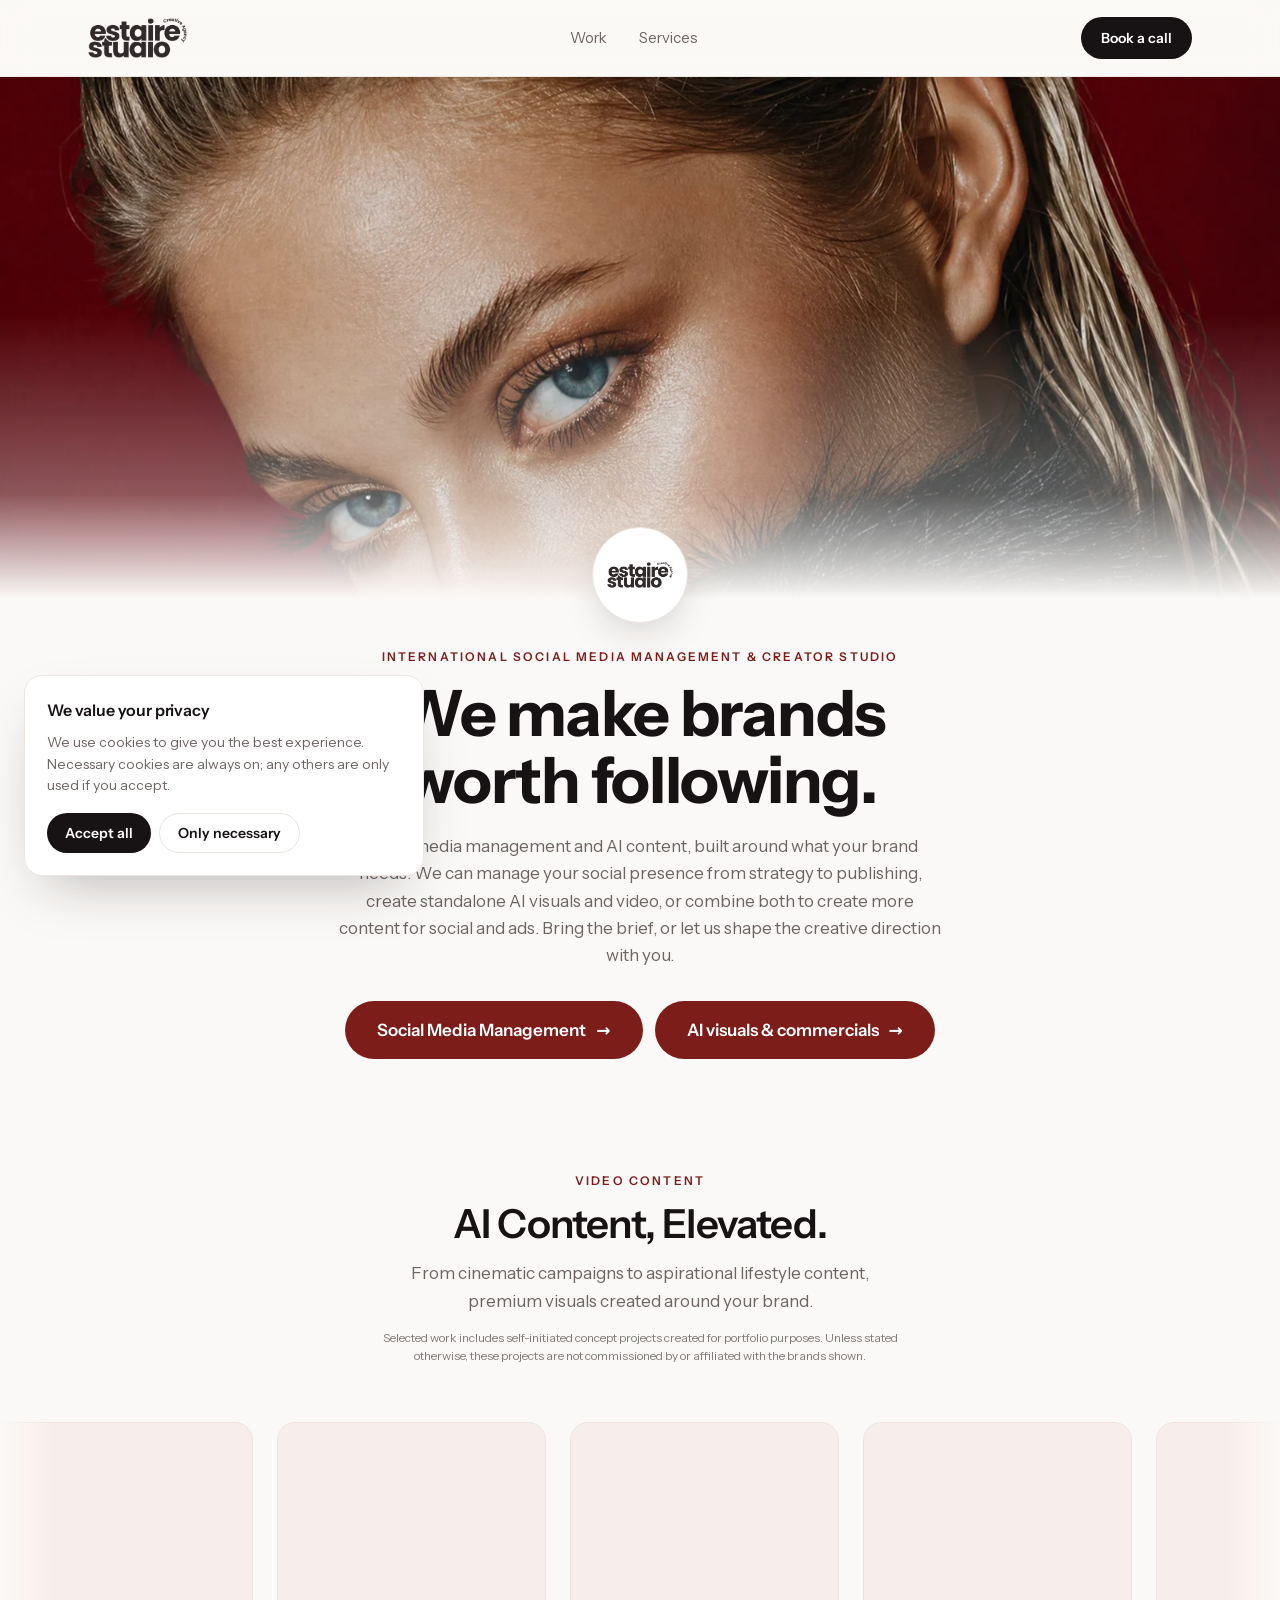
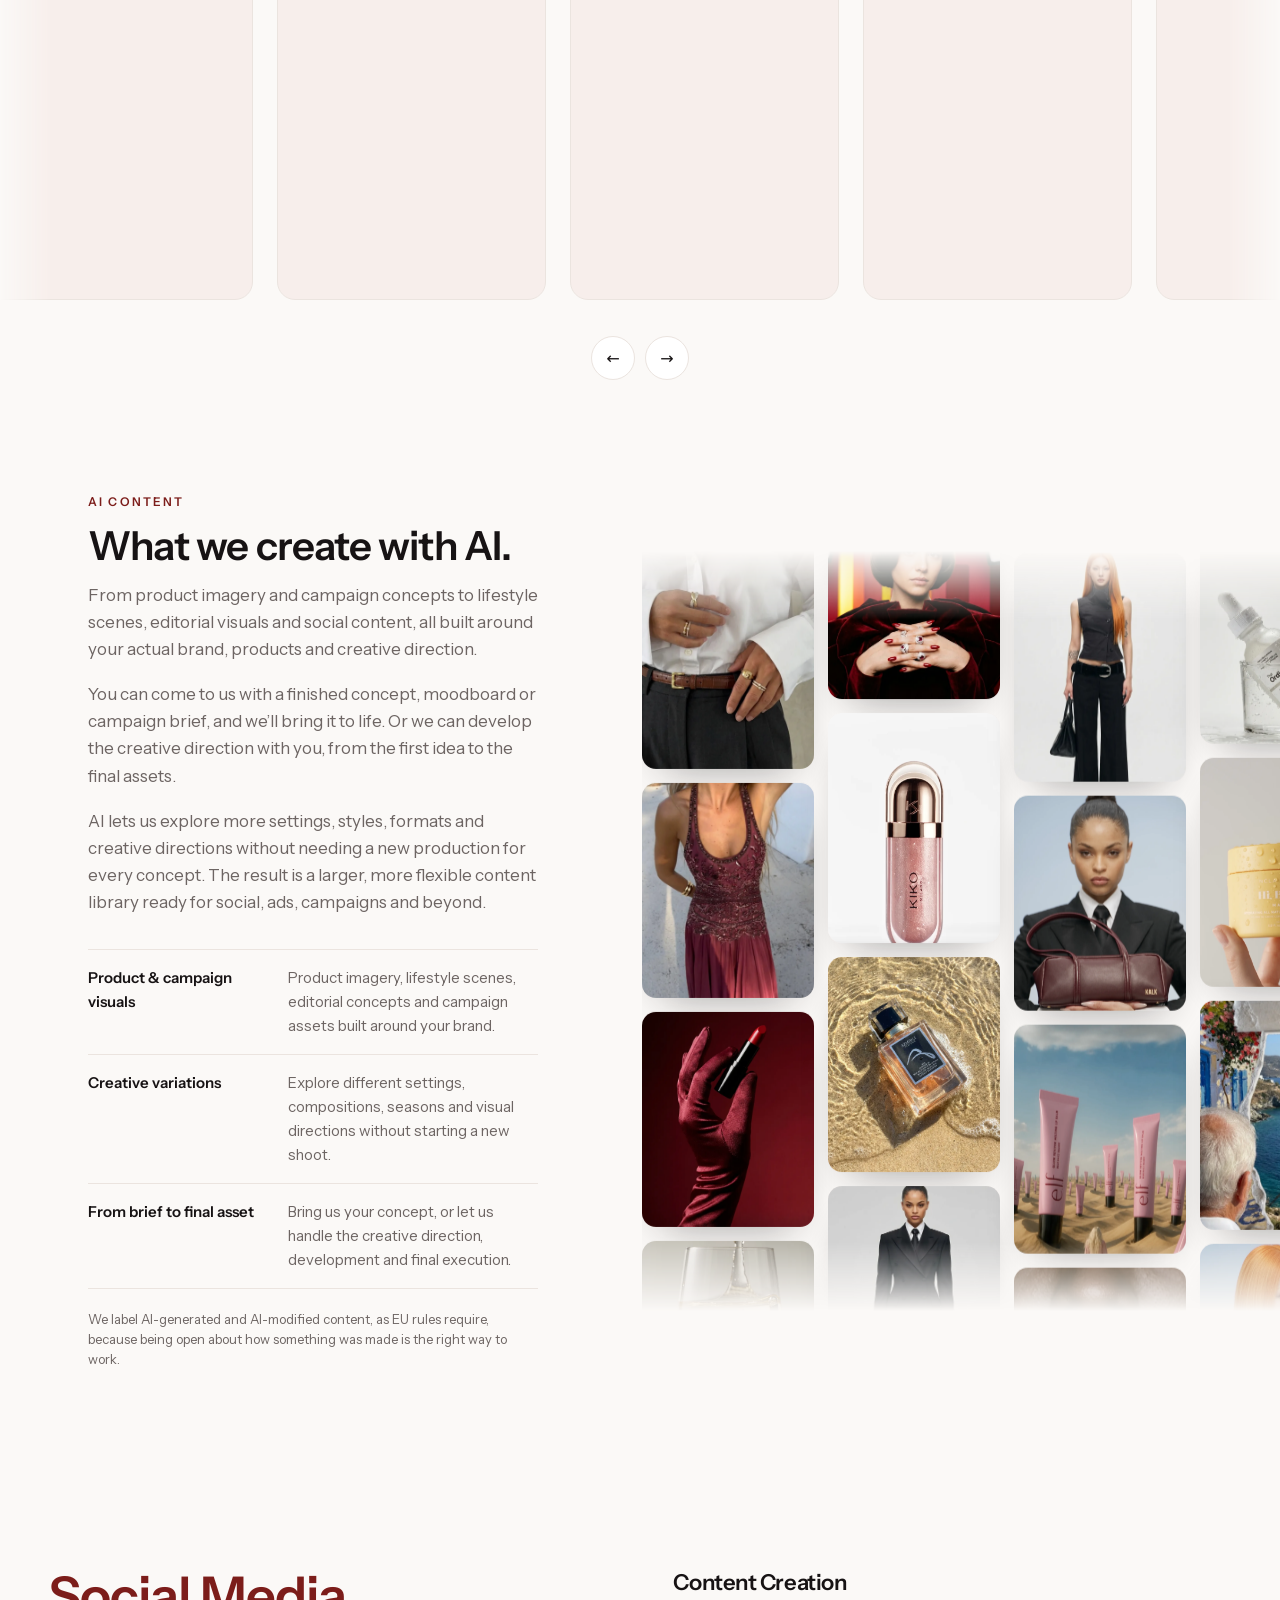
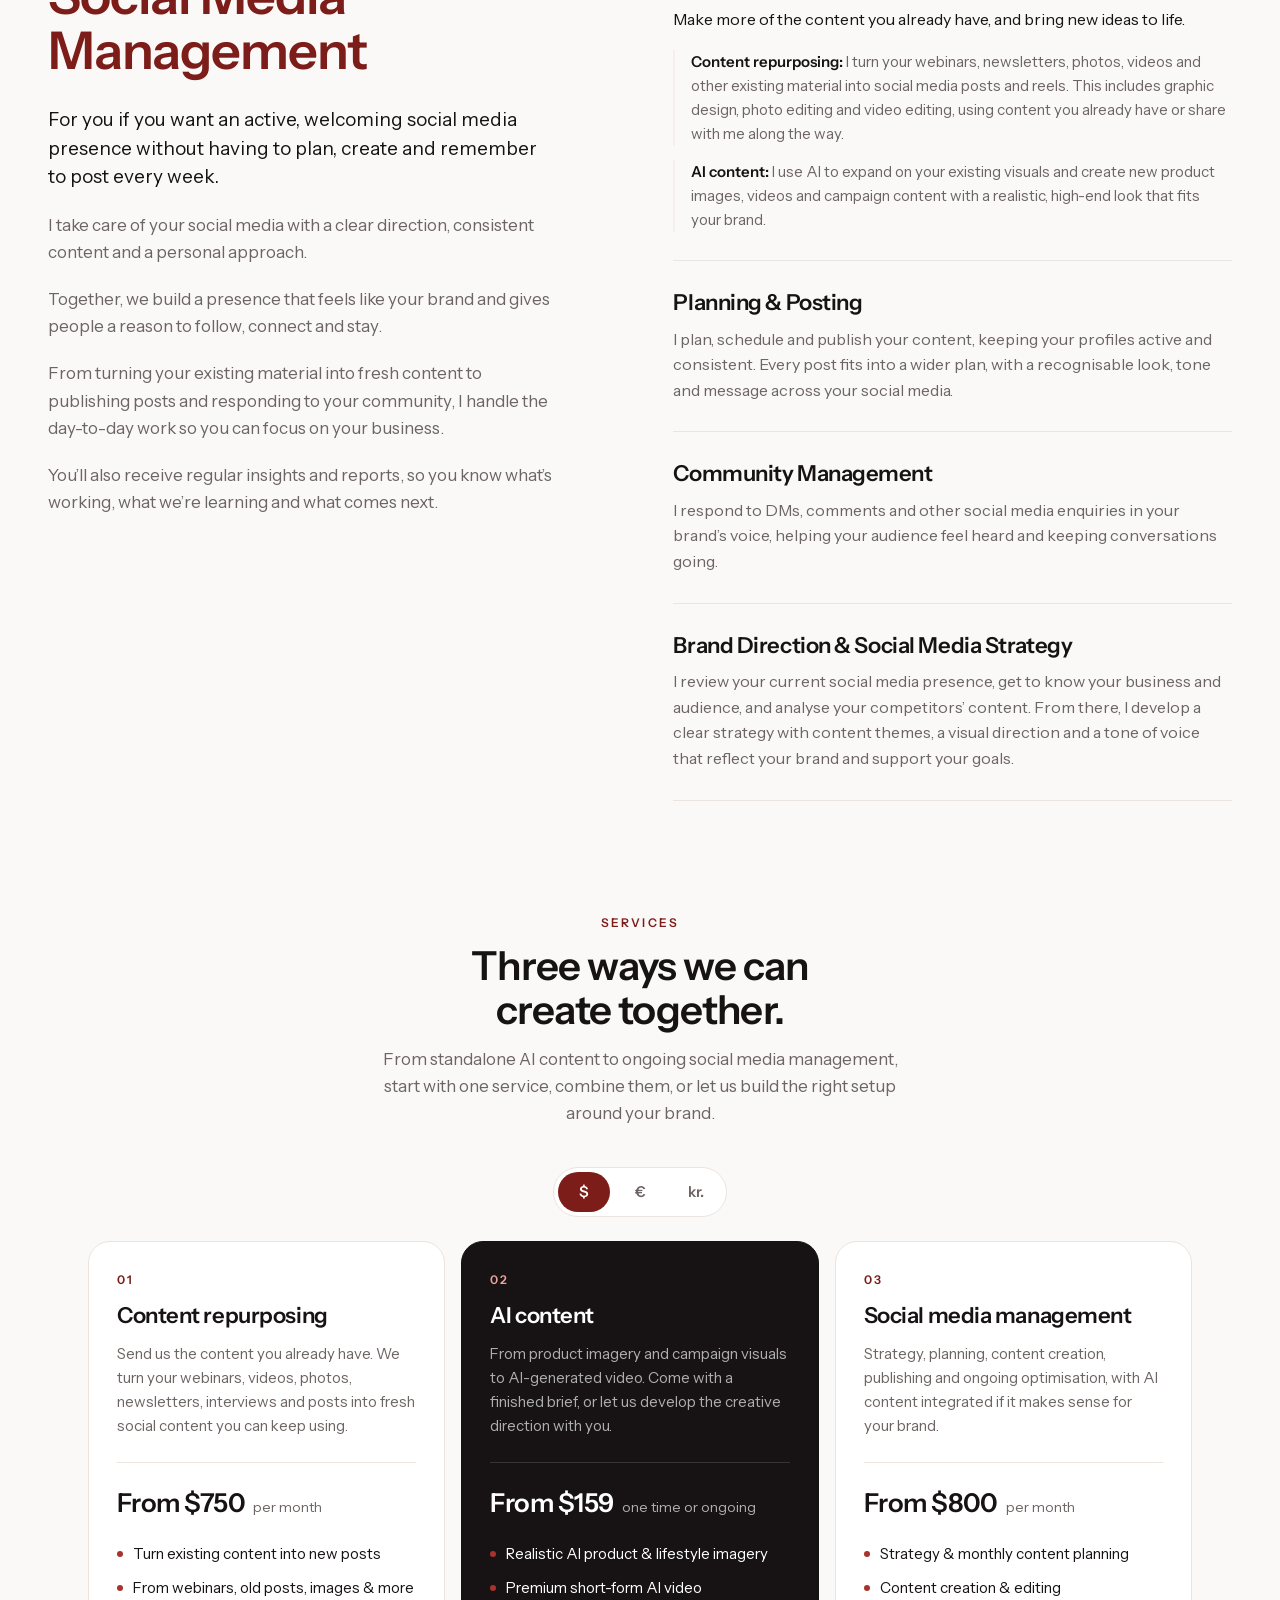
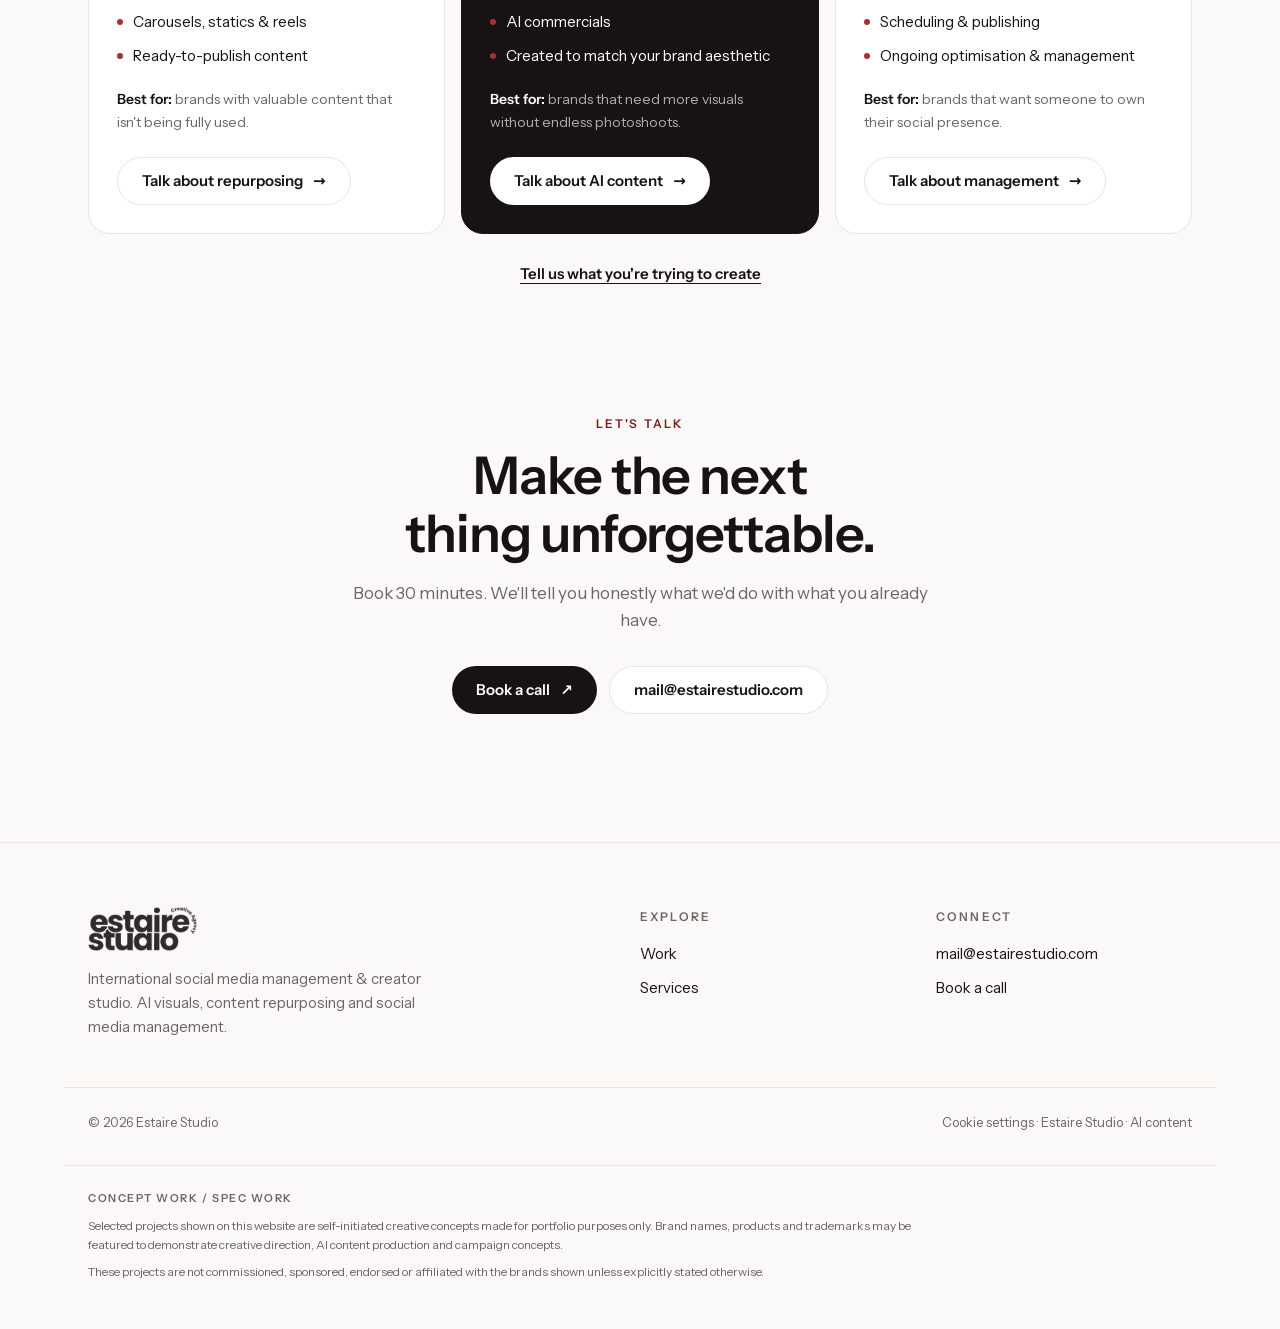
==== index.html @ 64344ddc "Tilfoej valuta-vaelger ($, EUR, kr.) til priserne Knapper over priskortene skifter mellem USD, EUR o" ====
<!DOCTYPE html>
<html lang="en">
<head>
<meta charset="utf-8">
<meta name="viewport" content="width=device-width, initial-scale=1">
<title>Estaire Studio | We make brands worth following</title>
<meta name="description" content="Estaire Studio is an international social media management and creator studio. AI visuals, content repurposing and social media management for brands.">
<link rel="icon" href="assets/estaire-logo.png">
<link rel="preload" href="assets/fonts/instrument-sans-400-latin.woff2" as="font" type="font/woff2" crossorigin>
<link rel="preload" href="assets/fonts/instrument-sans-600-latin.woff2" as="font" type="font/woff2" crossorigin>
<style>
/* ---------- Fonts ---------- */
@font-face{font-family:"Instrument Sans";font-style:normal;font-weight:400;font-display:swap;src:url(assets/fonts/instrument-sans-400-latin.woff2) format("woff2");unicode-range:U+0000-00FF,U+0131,U+0152-0153,U+02BB-02BC,U+02C6,U+02DA,U+02DC,U+2000-206F,U+2074,U+20AC,U+2122,U+2191,U+2193,U+2212,U+2215,U+FEFF,U+FFFD}
@font-face{font-family:"Instrument Sans";font-style:normal;font-weight:400;font-display:swap;src:url(assets/fonts/instrument-sans-400-latin-ext.woff2) format("woff2");unicode-range:U+0100-02AF,U+0304,U+0308,U+0329,U+1E00-1E9F,U+1EF2-1EFF,U+2020,U+20A0-20AB,U+20AD-20C0,U+2113,U+2C60-2C7F,U+A720-A7FF}
@font-face{font-family:"Instrument Sans";font-style:italic;font-weight:400;font-display:swap;src:url(assets/fonts/instrument-sans-400-italic-latin.woff2) format("woff2");unicode-range:U+0000-00FF,U+0131,U+0152-0153,U+02BB-02BC,U+02C6,U+02DA,U+02DC,U+2000-206F,U+2074,U+20AC,U+2122,U+2191,U+2193,U+2212,U+2215,U+FEFF,U+FFFD}
@font-face{font-family:"Instrument Sans";font-style:normal;font-weight:500;font-display:swap;src:url(assets/fonts/instrument-sans-500-latin.woff2) format("woff2");unicode-range:U+0000-00FF,U+0131,U+0152-0153,U+02BB-02BC,U+02C6,U+02DA,U+02DC,U+2000-206F,U+2074,U+20AC,U+2122,U+2191,U+2193,U+2212,U+2215,U+FEFF,U+FFFD}
@font-face{font-family:"Instrument Sans";font-style:normal;font-weight:500;font-display:swap;src:url(assets/fonts/instrument-sans-500-latin-ext.woff2) format("woff2");unicode-range:U+0100-02AF,U+0304,U+0308,U+0329,U+1E00-1E9F,U+1EF2-1EFF,U+2020,U+20A0-20AB,U+20AD-20C0,U+2113,U+2C60-2C7F,U+A720-A7FF}
@font-face{font-family:"Instrument Sans";font-style:normal;font-weight:600;font-display:swap;src:url(assets/fonts/instrument-sans-600-latin.woff2) format("woff2");unicode-range:U+0000-00FF,U+0131,U+0152-0153,U+02BB-02BC,U+02C6,U+02DA,U+02DC,U+2000-206F,U+2074,U+20AC,U+2122,U+2191,U+2193,U+2212,U+2215,U+FEFF,U+FFFD}
@font-face{font-family:"Instrument Sans";font-style:normal;font-weight:600;font-display:swap;src:url(assets/fonts/instrument-sans-600-latin-ext.woff2) format("woff2");unicode-range:U+0100-02AF,U+0304,U+0308,U+0329,U+1E00-1E9F,U+1EF2-1EFF,U+2020,U+20A0-20AB,U+20AD-20C0,U+2113,U+2C60-2C7F,U+A720-A7FF}
@font-face{font-family:"Instrument Sans";font-style:normal;font-weight:700;font-display:swap;src:url(assets/fonts/instrument-sans-700-latin.woff2) format("woff2");unicode-range:U+0000-00FF,U+0131,U+0152-0153,U+02BB-02BC,U+02C6,U+02DA,U+02DC,U+2000-206F,U+2074,U+20AC,U+2122,U+2191,U+2193,U+2212,U+2215,U+FEFF,U+FFFD}
@font-face{font-family:"Instrument Sans";font-style:normal;font-weight:700;font-display:swap;src:url(assets/fonts/instrument-sans-700-latin-ext.woff2) format("woff2");unicode-range:U+0100-02AF,U+0304,U+0308,U+0329,U+1E00-1E9F,U+1EF2-1EFF,U+2020,U+20A0-20AB,U+20AD-20C0,U+2113,U+2C60-2C7F,U+A720-A7FF}

/* ---------- Tokens ---------- */
:root{
  --canvas:#fbf9f7;
  --surface:#ffffff;
  --ink:#171314;
  --muted:#6d6563;
  --line:#ebe4df;
  --accent:#a8322d;
  --accent-deep:#7c1d1a;
  --accent-wash:#f7eeeb;
  --radius:18px;
  --wrap:1152px;
  --ease:cubic-bezier(.25,1,.5,1);
}

/* ---------- Base ---------- */
*,*::before,*::after{box-sizing:border-box}
html{scroll-behavior:smooth;-webkit-text-size-adjust:100%}
body{margin:0;background:var(--canvas);color:var(--ink);font-family:"Instrument Sans",ui-sans-serif,system-ui,sans-serif;font-size:16px;line-height:1.6;-webkit-font-smoothing:antialiased;overflow-x:hidden}
img,video{display:block;max-width:100%}
a{color:inherit;text-decoration:none}
h1,h2,h3,p{margin:0}
h1,h2,h3{letter-spacing:-.02em;text-wrap:balance}
ul{margin:0;padding:0;list-style:none}
button{font:inherit;color:inherit;background:none;border:0;padding:0;cursor:pointer}
:focus-visible{outline:2px solid var(--accent);outline-offset:3px;border-radius:6px}

.wrap{max-width:var(--wrap);margin:0 auto;padding:0 24px}
.section{padding-top:112px}
.eyebrow{font-size:12px;font-weight:600;letter-spacing:.18em;text-transform:uppercase;color:var(--accent-deep)}
.h2{font-size:clamp(30px,4vw,40px);line-height:1.1;font-weight:600}
.lede{color:var(--muted);font-size:17px;max-width:36rem}
.center{text-align:center;margin-left:auto;margin-right:auto}
.section-head{max-width:36rem;padding:0 24px}
.section-head .lede{margin-top:14px}

.btn{display:inline-flex;align-items:center;gap:10px;height:48px;padding:0 24px;border-radius:999px;font-weight:600;font-size:15px;transition:background .25s,color .25s,transform .25s var(--ease),border-color .25s}
.btn-dark{background:var(--ink);color:#fff}
.btn-dark:hover{background:var(--accent-deep)}
.btn-red{background:var(--accent-deep);color:#fff}
.btn-red:hover{background:#5e1513}
.btn-lg{height:58px;padding:0 32px;font-size:17px}
@media (max-width:520px){.hero-actions .btn-lg{width:100%;justify-content:center;height:54px;font-size:16px}}
.btn-line{border:1px solid var(--line);background:var(--surface)}
.btn-line:hover{border-color:var(--ink)}
.btn .arrow{transition:transform .25s var(--ease)}
.btn:hover .arrow{transform:translateX(3px)}

/* reveal on scroll */
.reveal{opacity:0;transform:translateY(18px);transition:opacity .8s var(--ease),transform .8s var(--ease)}
.reveal.in{opacity:1;transform:none}
@media (prefers-reduced-motion:reduce){
  html{scroll-behavior:auto}
  .reveal{opacity:1;transform:none;transition:none}
}

/* ---------- Header ---------- */
.site-header{position:sticky;top:0;z-index:40;background:rgba(251,249,247,.78);backdrop-filter:blur(12px);-webkit-backdrop-filter:blur(12px);border-bottom:1px solid rgba(235,228,223,.8)}
.nav{display:flex;align-items:center;justify-content:space-between;gap:24px;min-height:76px}
.nav-logo img{height:40px;width:auto}
.nav-links{display:flex;align-items:center;gap:32px;font-size:15px;color:var(--muted)}
.nav-links a:hover{color:var(--ink)}
.nav-cta{height:42px;padding:0 20px;font-size:14px}
.menu-btn{display:none;width:42px;height:42px;border-radius:999px;border:1px solid var(--line);align-items:center;justify-content:center}
.menu-btn span,.menu-btn span::before,.menu-btn span::after{display:block;width:16px;height:1.5px;background:var(--ink);position:relative;transition:transform .3s var(--ease),background .3s}
.menu-btn span::before,.menu-btn span::after{content:"";position:absolute;left:0}
.menu-btn span::before{top:-5px}.menu-btn span::after{top:5px}
.menu-open .menu-btn span{background:transparent}
.menu-open .menu-btn span::before{transform:translateY(5px) rotate(45deg)}
.menu-open .menu-btn span::after{transform:translateY(-5px) rotate(-45deg)}
.mobile-menu{display:none}

@media (max-width:760px){
  .nav{min-height:64px}
  .nav-logo img{height:34px}
  .nav-links,.nav-cta{display:none}
  .menu-btn{display:inline-flex}
  .mobile-menu{display:block;max-height:0;overflow:hidden;transition:max-height .4s var(--ease)}
  .menu-open .mobile-menu{max-height:320px}
  .mobile-menu ul{padding:8px 24px 24px;display:grid;gap:4px}
  .mobile-menu a{display:block;padding:10px 0;font-size:18px;border-bottom:1px solid var(--line)}
}

/* ---------- Hero ---------- */
.hero-media{position:relative;height:58svh;min-height:400px;max-height:640px;overflow:hidden;isolation:isolate}
.hero-media img{position:absolute;inset:0;width:100%;height:100%;object-fit:cover;object-position:50% 32%;transform:scale(1.04);animation:hero-zoom 2.4s var(--ease) forwards}
.hero-media::after{content:"";position:absolute;inset:0;background:linear-gradient(180deg,rgba(23,19,20,0) 45%,rgba(251,249,247,.35) 80%,var(--canvas) 100%)}
@keyframes hero-zoom{to{transform:scale(1)}}
/* desktop: bredformat-billedet med ansigtet i hoejre side */
@media (min-width:1024px){.hero-media img{object-position:70% 38%}}
.hero-body{position:relative;margin-top:-72px;text-align:center;padding:0 24px}
.hero-badge{display:inline-flex;align-items:center;justify-content:center;width:96px;height:96px;border-radius:50%;background:var(--surface);box-shadow:0 12px 40px -12px rgba(23,19,20,.25);border:1px solid var(--line)}
.hero-badge img{width:66px;height:auto}
.hero-body .eyebrow{margin-top:24px}
.hero-body h1{margin:14px auto 0;max-width:15ch;font-size:clamp(38px,6vw,64px);line-height:1.04;font-weight:700}
.hero-body .lede{margin:20px auto 0;max-width:38rem}
.hero-actions{margin-top:32px;display:flex;flex-wrap:wrap;justify-content:center;gap:12px}


/* ---------- Carousel (reels) ---------- */
.carousel{--rg:24px;position:relative;margin-top:56px}
.rail{display:flex;gap:var(--rg);overflow-x:auto;padding:0 0 8px;scrollbar-width:none;-webkit-mask-image:linear-gradient(90deg,transparent,#000 4%,#000 96%,transparent);mask-image:linear-gradient(90deg,transparent,#000 4%,#000 96%,transparent)}
.rail::-webkit-scrollbar{display:none}
.reel{flex:0 0 auto;width:calc((100% - 4 * var(--rg)) / 4.4)}
@media (max-width:960px){.carousel{--rg:20px}.reel{width:calc((100% - 2 * var(--rg)) / 2.6)}}
@media (max-width:600px){.carousel{--rg:14px}.reel{width:calc((100% - var(--rg)) / 1.6)}}
.reel-frame{position:relative;aspect-ratio:9/16;border-radius:var(--radius);overflow:hidden;background:var(--accent-wash);border:1px solid var(--line)}
.reel-frame img,.reel-frame video{width:100%;height:100%;object-fit:cover}
/* placeholder until the video files are ready */
.reel-frame.slot{display:flex;align-items:center;justify-content:center;background:linear-gradient(160deg,var(--accent-wash),#efe6e2)}
.reel-frame.slot::before{content:"";width:54px;height:54px;border-radius:50%;background:rgba(255,255,255,.75) url("data:image/svg+xml,%3Csvg xmlns='http://www.w3.org/2000/svg' viewBox='0 0 24 24'%3E%3Cpath d='M9 7v10l8-5z' fill='%23171314'/%3E%3C/svg%3E") center/22px no-repeat}
.rail-controls{display:flex;justify-content:center;gap:10px;margin-top:28px}
.rail-btn{width:44px;height:44px;border-radius:50%;border:1px solid var(--line);background:var(--surface);display:inline-flex;align-items:center;justify-content:center;transition:border-color .25s,opacity .25s}
.rail-btn:hover{border-color:var(--ink)}

/* ---------- Work samples (kort + skraa kollage) ---------- */
.work-sec{overflow-x:clip}
.work{display:grid;grid-template-columns:.9fr 1.1fr;gap:104px;align-items:center}
.work-copy .lede{margin-top:14px}
.work-text{margin-top:18px;color:var(--muted);font-size:17px;max-width:34rem}
.work-points{margin-top:32px;display:grid;gap:0;max-width:34rem;border-top:1px solid var(--line)}
.work-points li{display:grid;grid-template-columns:180px 1fr;gap:4px 20px;padding:16px 0;border-bottom:1px solid var(--line);font-size:15px}
.work-points strong{font-weight:600}
.work-points span{color:var(--muted)}
.work-note{margin-top:20px;max-width:34rem;color:var(--muted);font-size:13px;line-height:1.55}

.collage{--g:14px;position:relative;height:760px;overflow:hidden;margin-right:calc(-1 * max(24px,(100vw - var(--wrap))/2 + 24px));-webkit-mask-image:linear-gradient(180deg,transparent,#000 9%,#000 91%,transparent);mask-image:linear-gradient(180deg,transparent,#000 9%,#000 91%,transparent)}
.collage-inner{position:absolute;top:0;left:0;display:grid;grid-template-columns:repeat(4,172px);gap:var(--g);align-items:start}
/* hver kolonne indeholder sit saet to gange og flyttes i loop af JS;
   man kan selv scrolle (hjul/trackpad) eller traekke (mus/finger) */
.collage{cursor:grab;touch-action:none;user-select:none;-webkit-user-select:none}
.collage.dragging{cursor:grabbing}
.collage img{-webkit-user-drag:none;pointer-events:none}
.collage-col{display:grid;gap:var(--g);padding-bottom:var(--g);will-change:transform}
.collage img,.collage .slot{width:100%;border-radius:14px;object-fit:cover;box-shadow:0 18px 40px -22px rgba(23,19,20,.45);background:var(--accent-wash)}
/* pladsholder til kommende billeder - erstat med <img class="tall|sq|wide" ...> */
.collage .slot{background:linear-gradient(160deg,var(--accent-wash),#efe6e2);box-shadow:none;border:1px solid var(--line)}
.collage .tall{aspect-ratio:3/4}
.collage .sq{aspect-ratio:4/5}
.collage .wide{aspect-ratio:4/3}
@media (max-width:960px){
  .work{grid-template-columns:1fr;gap:24px}
  .collage{height:640px;margin:120px 0 0}
  .collage-inner{left:0;right:0;margin:0 auto;max-width:620px;grid-template-columns:repeat(4,1fr)}
}
@media (max-width:520px){
  .work-points li{grid-template-columns:1fr}
  .collage{--g:10px;height:520px}
}

/* ---------- Social media management ---------- */
.smm-sec{padding-top:200px}
.wrap.smm{max-width:1400px;padding:0 48px}
.smm{display:grid;grid-template-columns:.95fr 1.05fr;gap:120px;align-items:start}
.smm-intro{position:sticky;top:120px}
.smm-intro .h2{font-size:clamp(34px,4.4vw,52px);line-height:1.05;color:var(--accent-deep)}
.smm-intro p{margin-top:20px;color:var(--muted);font-size:17px;max-width:32rem}
.smm-intro p:first-of-type{margin-top:28px;color:var(--ink);font-size:19px;line-height:1.5}
.smm-item{padding:28px 0;border-bottom:1px solid var(--line)}
.smm-item:first-child{padding-top:0}
.smm-item h3{font-size:22px;font-weight:600;line-height:1.25}
.smm-item>p{margin-top:10px;color:var(--muted);font-size:16px}
.smm-item .lead{color:var(--ink)}
.smm-sub{margin-top:18px;display:grid;gap:14px}
.smm-sub p{color:var(--muted);font-size:15px;padding-left:16px;border-left:2px solid var(--accent-wash)}
.smm-sub strong{color:var(--ink);font-weight:600}
@media (max-width:960px){.smm{grid-template-columns:1fr;gap:48px}.smm-intro{position:static}.wrap.smm{padding:0 24px}}
@media (max-width:600px){.smm-sec{padding-top:128px}.smm-item h3{font-size:20px}}

/* ---------- Services ---------- */
.services{margin-top:48px;display:grid;grid-template-columns:repeat(3,1fr);gap:16px}
.service{display:flex;flex-direction:column;background:var(--surface);border:1px solid var(--line);border-radius:22px;padding:28px}
.service .num{font-size:12px;font-weight:600;letter-spacing:.18em;color:var(--accent-deep)}
.service h3{margin-top:14px;font-size:22px;font-weight:600;line-height:1.2}
.service .desc{margin-top:12px;color:var(--muted);font-size:15px}
.currency{margin:40px auto 0;width:max-content;display:flex;gap:4px;padding:4px;background:var(--surface);border:1px solid var(--line);border-radius:999px}
.currency button{min-width:52px;height:40px;padding:0 14px;border-radius:999px;font-size:15px;font-weight:600;color:var(--muted);transition:background .25s,color .25s}
.currency button:hover{color:var(--ink)}
.currency button[aria-pressed="true"]{background:var(--accent-deep);color:#fff}
.currency+.services{margin-top:24px}
.service .price{margin-top:24px;padding-top:20px;border-top:1px solid var(--line);display:flex;align-items:baseline;flex-wrap:wrap;gap:4px 8px}
.service .price strong{font-size:26px;font-weight:600;letter-spacing:-.02em;white-space:nowrap}
.service .price span{color:var(--muted);font-size:14px}
.service ul.points{margin-top:18px;display:grid;gap:10px;font-size:15px}
.service ul.points li{display:flex;gap:10px}
.service ul.points li::before{content:"";flex:0 0 auto;width:6px;height:6px;border-radius:50%;background:var(--accent);margin-top:.6em}
.service .best{margin-top:20px;font-size:14px;color:var(--muted)}
.service .best b{color:var(--ink);font-weight:600}
.service .btn{margin-top:auto;align-self:flex-start}
.service .spacer{flex:1;min-height:24px}
.service.featured{background:var(--ink);color:#fff;border-color:var(--ink)}
.service.featured .num{color:#e7a39d}
.service.featured .desc,.service.featured .price span,.service.featured .best{color:rgba(255,255,255,.66)}
.service.featured .best b{color:#fff}
.service.featured .price{border-color:rgba(255,255,255,.14)}
.service.featured .btn{background:#fff;color:var(--ink)}
.service.featured .btn:hover{background:var(--accent-wash)}
.services-note{margin-top:28px;text-align:center;color:var(--muted);font-size:15px}
.services-note a{color:var(--ink);font-weight:600;border-bottom:1px solid currentColor}
@media (max-width:960px){.services{grid-template-columns:1fr;max-width:560px;margin-left:auto;margin-right:auto}}


/* ---------- Contact ---------- */
.contact{padding-top:128px;text-align:center}
.contact .h2{margin:0 auto;max-width:18ch;font-size:clamp(32px,5vw,52px)}
.contact .lede{margin:18px auto 0}
.contact .hero-actions{margin-top:32px}

/* ---------- Cookie-banner ---------- */
.cookie{position:fixed;left:24px;bottom:24px;z-index:60;max-width:400px;background:var(--surface);border:1px solid var(--line);border-radius:18px;padding:22px;box-shadow:0 24px 60px -24px rgba(23,19,20,.35);opacity:0;transform:translateY(16px);transition:opacity .4s var(--ease),transform .4s var(--ease);pointer-events:none}
.cookie.show{opacity:1;transform:none;pointer-events:auto}
.cookie h2{margin:0;font-size:16px;font-weight:600;letter-spacing:-.01em}
.cookie p{margin-top:8px;color:var(--muted);font-size:14px;line-height:1.55}
.cookie-actions{margin-top:16px;display:flex;flex-wrap:wrap;gap:8px}
.cookie-actions .btn{height:40px;padding:0 18px;font-size:14px}
.cookie-link{font:inherit;color:inherit;background:none;border:0;padding:0;cursor:pointer}
.cookie-link:hover{color:var(--ink)}
@media (max-width:520px){.cookie{left:12px;right:12px;bottom:12px;max-width:none;padding:18px}.cookie-actions .btn{flex:1;justify-content:center}}
@media (prefers-reduced-motion:reduce){.cookie{transition:none}}

/* ---------- Footer ---------- */
.site-footer{margin-top:128px;border-top:1px solid var(--line)}
.footer-grid{display:grid;grid-template-columns:2fr 1fr 1fr;gap:40px;padding-top:64px;padding-bottom:48px}
.footer-grid img{height:44px;width:auto}
.footer-grid .about{margin-top:16px;color:var(--muted);font-size:15px;max-width:22rem}
.footer-grid h4{margin:0;font-size:12px;letter-spacing:.18em;text-transform:uppercase;color:var(--muted);font-weight:600}
.footer-grid ul{margin-top:16px;display:grid;gap:10px;font-size:15px}
.footer-grid ul a:hover{color:var(--accent-deep)}
.fine-print{margin-top:14px;max-width:36rem;color:var(--muted);font-size:12px;line-height:1.55;opacity:.85}
.footer-legal{border-top:1px solid var(--line);padding-top:24px;padding-bottom:40px;color:var(--muted);font-size:12px;line-height:1.6}
.footer-legal h4{margin:0 0 8px;font-size:11px;letter-spacing:.14em;text-transform:uppercase;font-weight:600}
.footer-legal p{margin:0 0 8px;max-width:52rem}
.footer-base{border-top:1px solid var(--line);padding-top:24px;padding-bottom:32px;display:flex;justify-content:space-between;gap:16px;flex-wrap:wrap;color:var(--muted);font-size:13px}
@media (max-width:760px){.footer-grid{grid-template-columns:1fr 1fr}.footer-grid>div:first-child{grid-column:1/-1}}

@media (max-width:760px){
  .section{padding-top:88px}
}
</style>
</head>
<body>

<!-- ============ Header ============ -->
<header class="site-header" id="top">
  <nav class="wrap nav" aria-label="Main">
    <a href="#top" class="nav-logo" aria-label="Estaire Studio, back to top">
      <img src="assets/estaire-logo-full.png" alt="Estaire Studio" width="1110" height="450">
    </a>
    <ul class="nav-links">
      <li><a href="#work">Work</a></li>
      <li><a href="#services">Services</a></li>
    </ul>
    <a class="btn btn-dark nav-cta" href="https://calendly.com/mail-estairestudio/30min" target="_blank" rel="noopener">Book a call</a>
    <button class="menu-btn" type="button" aria-expanded="false" aria-controls="mobile-menu" aria-label="Open menu"><span></span></button>
  </nav>
  <div class="mobile-menu" id="mobile-menu">
    <ul>
      <li><a href="#work">Work</a></li>
      <li><a href="#services">Services</a></li>
      <li><a href="https://calendly.com/mail-estairestudio/30min" target="_blank" rel="noopener">Book a call ↗</a></li>
    </ul>
  </div>
</header>

<main>

<!-- ============ Hero ============ -->
<section class="hero">
  <div class="hero-media">
    <picture>
      <source media="(min-width:1024px)" srcset="assets/img/Gemini_Generated_Image_y0qp8fy0qp8fy0qp.jpeg" width="1376" height="768">
      <img src="assets/img/hero-portrait.webp" alt="" width="1600" height="1800" fetchpriority="high">
    </picture>
  </div>
  <div class="hero-body">
    <span class="hero-badge"><img src="assets/estaire-logo.png" alt="" width="252" height="102"></span>
    <p class="eyebrow">International social media management &amp; creator studio</p>
    <h1>We make brands worth following.</h1>
    <p class="lede">Social media management and AI content, built around what your brand needs. We can manage your social presence from strategy to publishing, create standalone AI visuals and video, or combine both to create more content for social and ads. Bring the brief, or let us shape the creative direction with you.</p>
    <div class="hero-actions">
      <a class="btn btn-red btn-lg" href="#social">Social Media Management <span class="arrow">→</span></a>
      <a class="btn btn-red btn-lg" href="#pictures">AI visuals &amp; commercials <span class="arrow">→</span></a>
    </div>
  </div>
</section>

<!-- ============ In motion (9:16) ============ -->
<section class="section" id="work">
  <div class="section-head center reveal">
    <p class="eyebrow">Video content</p>
    <h2 class="h2" style="margin-top:12px">AI Content, Elevated.</h2>
    <p class="lede center">From cinematic campaigns to aspirational lifestyle content, premium visuals created around your brand.</p>
    <p class="fine-print center">Selected work includes self-initiated concept projects created for portfolio purposes. Unless stated otherwise, these projects are not commissioned by or affiliated with the brands shown.</p>
  </div>

  <div class="carousel reveal">
    <!--
      Pladsholdere: erstat <div class="reel-frame slot"> med fx
      <div class="reel-frame"><video src="assets/video/xx.mp4" muted playsinline loop preload="none" poster="..."></video> ...</div>
    -->
    <div class="rail" id="reel-rail">
      <article class="reel">
        <div class="reel-frame"><video src="assets/video/kalk-taske.mp4" autoplay muted loop playsinline preload="metadata" aria-label="Burgundy leather handbag held up by a black-gloved hand against a pale blue backdrop"></video></div>
      </article>
      <article class="reel">
        <div class="reel-frame"><video src="assets/video/ring.mp4" autoplay muted loop playsinline preload="metadata" aria-label="Gold diamond ring frozen inside a block of ice"></video></div>
      </article>
      <article class="reel">
        <div class="reel-frame"><video src="assets/video/soda.mp4" autoplay muted loop playsinline preload="metadata" aria-label="Strawberry lollipop floating against a pink backdrop"></video></div>
      </article>
      <article class="reel">
        <div class="reel-frame"><video src="assets/video/perfume.mp4" autoplay muted loop playsinline preload="metadata" aria-label="Black perfume bottle in moody purple light with flowers and coffee beans"></video></div>
      </article>
      <article class="reel">
        <div class="reel-frame"><video src="assets/video/seda-barrier-cream.mp4" autoplay muted loop playsinline preload="metadata" aria-label="AI video for Seda barrier cream"></video></div>
      </article>
      <article class="reel">
        <div class="reel-frame"><video src="assets/video/matcha-walk.mp4" autoplay muted loop playsinline preload="metadata" aria-label="Lifestyle video of a woman walking with an iced matcha"></video></div>
      </article>
      <article class="reel">
        <div class="reel-frame"><video src="assets/video/slange.mp4" autoplay muted loop playsinline preload="metadata" aria-label="Editorial video of a woman seen from behind with a gold snake along her spine"></video></div>
      </article>
      <article class="reel">
        <div class="reel-frame"><video src="assets/video/1001.mp4" autoplay muted loop playsinline preload="metadata" aria-label="Cinematic shot of a wet road leading into a tunnel under a forested hillside"></video></div>
      </article>
    </div>
    <div class="rail-controls">
      <button class="rail-btn" type="button" data-dir="-1" aria-label="Previous">←</button>
      <button class="rail-btn" type="button" data-dir="1" aria-label="Next">→</button>
    </div>
  </div>
</section>

<!-- ============ Work samples ============ -->
<section class="section work-sec" id="pictures">
  <div class="wrap work">
    <div class="work-copy reveal">
      <p class="eyebrow">AI content</p>
      <h2 class="h2" style="margin-top:12px">What we create with AI.</h2>
      <p class="lede">From product imagery and campaign concepts to lifestyle scenes, editorial visuals and social content, all built around your actual brand, products and creative direction.</p>
      <p class="work-text">You can come to us with a finished concept, moodboard or campaign brief, and we’ll bring it to life. Or we can develop the creative direction with you, from the first idea to the final assets.</p>
      <p class="work-text">AI lets us explore more settings, styles, formats and creative directions without needing a new production for every concept. The result is a larger, more flexible content library ready for social, ads, campaigns and beyond.</p>
      <ul class="work-points">
        <li><strong>Product &amp; campaign visuals</strong><span>Product imagery, lifestyle scenes, editorial concepts and campaign assets built around your brand.</span></li>
        <li><strong>Creative variations</strong><span>Explore different settings, compositions, seasons and visual directions without starting a new shoot.</span></li>
        <li><strong>From brief to final asset</strong><span>Bring us your concept, or let us handle the creative direction, development and final execution.</span></li>
      </ul>
      <p class="work-note">We label AI-generated and AI-modified content, as EU rules require, because being open about how something was made is the right way to work.</p>
    </div>
    <div class="collage reveal" id="pictures-collage" aria-label="Stills from the studio">
      <div class="collage-inner">
        <div class="collage-col">
          <img class="tall" src="assets/img/smykker-close-up.webp" alt="Close-up of gold rings and a leather belt on a white shirt" loading="lazy" style="object-position:50% 40%">
          <img class="sq" src="assets/img/rod-kjole.webp" alt="Burgundy beaded halter gown in sunlight" loading="lazy" style="object-position:50% 30%">
          <img class="sq" src="assets/img/laebestift.webp" alt="Red lipstick held by a hand in a burgundy satin glove" loading="lazy" style="object-position:50% 35%">
          <img class="tall" src="assets/img/ring-champagne.webp" alt="Diamond ring sinking in a glass of champagne" loading="lazy" style="object-position:50% 50%">
          <img class="tall" src="assets/img/bikini.webp" alt="Blue bikini floating in clear turquoise water" loading="lazy" style="object-position:50% 40%">
          <img class="sq" src="assets/img/kiko-macaron.webp" alt="Close-up of a lavender macaron embossed with a logo" loading="lazy" style="object-position:50% 50%">
          <img class="tall" src="assets/img/ring-haand.webp" alt="Hand wearing a diamond ring holding a champagne glass" loading="lazy" style="object-position:50% 45%">
          <img class="tall" src="assets/img/kiko-macaron-gloss.webp" alt="Macaron with pink gloss melting over it" loading="lazy" style="object-position:50% 50%">
        </div>
        <div class="collage-col">
          <img class="sq" src="assets/img/sand.webp" alt="Pearl necklace on a scallop shell in the sand" loading="lazy" style="object-position:50% 50%">
          <img class="tall" src="assets/img/rod-floejl.webp" alt="Portrait in red velvet with ruby rings" loading="lazy" style="object-position:50% 35%">
          <img class="tall" src="assets/img/kiko-lipgloss.webp" alt="Shimmering pink lip gloss bottle on white" loading="lazy" style="object-position:50% 45%">
          <img class="sq" src="assets/img/parfume-sand.webp" alt="Perfume bottle lying in shallow water on the sand" loading="lazy" style="object-position:50% 45%">
          <img class="tall" src="assets/img/sort-jakkesaet.webp" alt="Model in a black double-breasted suit holding a black handbag" loading="lazy" style="object-position:50% 15%">
          <img class="tall" src="assets/img/chupa-sodavand.webp" alt="Pink sparkling drink next to a lollipop and soda can" loading="lazy" style="object-position:50% 50%">
          <img class="sq" src="assets/img/kiko-pensel.webp" alt="Pink gloss dripping from an applicator" loading="lazy" style="object-position:50% 40%">
        </div>
        <div class="collage-col">
          <img class="tall" src="assets/img/chupa-slikkepind.webp" alt="Strawberry lollipop against a pink backdrop" loading="lazy" style="object-position:50% 40%">
          <img class="tall" src="assets/img/sort-hvid-profil.webp" alt="Black-and-white profile portrait" loading="lazy" style="object-position:50% 30%">
          <img class="sq" src="assets/img/burger.webp" alt="Two cheeseburgers on a tray on a steel table" loading="lazy" style="object-position:50% 50%">
          <img class="tall" src="assets/img/orange-haar.webp" alt="Model with long orange hair in a black vest and wide trousers" loading="lazy" style="object-position:50% 12%">
          <img class="sq" src="assets/img/kalk-taske-jakkesaet.webp" alt="Model in a black suit holding a burgundy handbag" loading="lazy" style="object-position:50% 30%">
          <img class="tall" src="assets/img/elf-oerken.webp" alt="Giant pink lip balm tubes rising from desert dunes" loading="lazy" style="object-position:50% 45%">
          <img class="tall" src="assets/img/elf-laeber.webp" alt="Close-up of lips with a pink lip balm tube" loading="lazy" style="object-position:50% 40%">
        </div>
        <div class="collage-col">
          <img class="tall" src="assets/img/kalk-taske-handsker.webp" alt="Burgundy leather handbag held by black-gloved hands" loading="lazy" style="object-position:50% 50%">
          <img class="tall" src="assets/img/flamingo.webp" alt="Aerial view of a woman on a pink flamingo float beside a yacht" loading="lazy" style="object-position:50% 25%">
          <img class="sq" src="assets/img/serum.webp" alt="Serum bottle resting in a glass of water" loading="lazy" style="object-position:50% 60%">
          <img class="tall" src="assets/img/mango-butter.webp" alt="Hand holding a yellow jar of mango body butter" loading="lazy" style="object-position:50% 50%">
          <img class="tall" src="assets/img/greece.webp" alt="Painter at an easel with a torn-paper view of a Greek coastline" loading="lazy" style="object-position:50% 45%">
          <img class="sq" src="assets/img/kalk-taske-orange-haar.webp" alt="Model with orange hair carrying a black leather bag" loading="lazy" style="object-position:50% 30%">
          <img class="sq" src="assets/img/kalk-taske-duo.webp" alt="Two models in black outfits holding leather handbags" loading="lazy" style="object-position:50% 40%">
        </div>
      </div>
    </div>
  </div>
</section>

<!-- ============ Social media management ============ -->
<section class="smm-sec" id="social">
  <div class="wrap smm">
    <div class="smm-intro reveal">
      <h2 class="h2">Social Media Management</h2>
      <p>For you if you want an active, welcoming social media presence without having to plan, create and remember to post every week.</p>
      <p>I take care of your social media with a clear direction, consistent content and a personal approach.</p>
      <p>Together, we build a presence that feels like your brand and gives people a reason to follow, connect and stay.</p>
      <p>From turning your existing material into fresh content to publishing posts and responding to your community, I handle the day-to-day work so you can focus on your business.</p>
      <p>You’ll also receive regular insights and reports, so you know what’s working, what we’re learning and what comes next.</p>
    </div>
    <div class="smm-services reveal">
      <div class="smm-item">
        <h3>Content Creation</h3>
        <p class="lead">Make more of the content you already have, and bring new ideas to life.</p>
        <div class="smm-sub">
          <p><strong>Content repurposing:</strong> I turn your webinars, newsletters, photos, videos and other existing material into social media posts and reels. This includes graphic design, photo editing and video editing, using content you already have or share with me along the way.</p>
          <p><strong>AI content:</strong> I use AI to expand on your existing visuals and create new product images, videos and campaign content with a realistic, high-end look that fits your brand.</p>
        </div>
      </div>
      <div class="smm-item">
        <h3>Planning &amp; Posting</h3>
        <p>I plan, schedule and publish your content, keeping your profiles active and consistent. Every post fits into a wider plan, with a recognisable look, tone and message across your social media.</p>
      </div>
      <div class="smm-item">
        <h3>Community Management</h3>
        <p>I respond to DMs, comments and other social media enquiries in your brand’s voice, helping your audience feel heard and keeping conversations going.</p>
      </div>
      <div class="smm-item">
        <h3>Brand Direction &amp; Social Media Strategy</h3>
        <p>I review your current social media presence, get to know your business and audience, and analyse your competitors’ content. From there, I develop a clear strategy with content themes, a visual direction and a tone of voice that reflect your brand and support your goals.</p>
      </div>
    </div>
  </div>
</section>

<!-- ============ Services + prices ============ -->
<section class="section" id="services">
  <div class="section-head center reveal">
    <p class="eyebrow">Services</p>
    <h2 class="h2" style="margin-top:12px">Three ways we can create together.</h2>
    <p class="lede center">From standalone AI content to ongoing social media management, start with one service, combine them, or let us build the right setup around your brand.</p>
  </div>
  <div class="wrap">
    <div class="currency reveal" role="group" aria-label="Show prices in">
      <button type="button" data-cur="usd" aria-pressed="true" aria-label="US dollars">$</button>
      <button type="button" data-cur="eur" aria-pressed="false" aria-label="Euro">€</button>
      <button type="button" data-cur="dkk" aria-pressed="false" aria-label="Danish kroner">kr.</button>
    </div>
    <div class="services">
      <article class="service reveal">
        <p class="num">01</p>
        <h3>Content repurposing</h3>
        <p class="desc">Send us the content you already have. We turn your webinars, videos, photos, newsletters, interviews and posts into fresh social content you can keep using.</p>
        <div class="price"><strong data-usd="From $750" data-eur="From €650" data-dkk="From 5.000 kr.">From $750</strong><span>per month</span></div>
        <ul class="points">
          <li>Turn existing content into new posts</li>
          <li>From webinars, old posts, images &amp; more</li>
          <li>Carousels, statics &amp; reels</li>
          <li>Ready-to-publish content</li>
        </ul>
        <p class="best"><b>Best for:</b> brands with valuable content that isn't being fully used.</p>
        <div class="spacer"></div>
        <a class="btn btn-line" href="https://calendly.com/mail-estairestudio/30min" target="_blank" rel="noopener">Talk about repurposing <span class="arrow">→</span></a>
      </article>

      <article class="service featured reveal">
        <p class="num">02</p>
        <h3>AI content</h3>
        <p class="desc">From product imagery and campaign visuals to AI-generated video. Come with a finished brief, or let us develop the creative direction with you.</p>
        <div class="price"><strong data-usd="From $159" data-eur="From €140" data-dkk="From 1.000 kr.">From $159</strong><span>one time or ongoing</span></div>
        <ul class="points">
          <li>Realistic AI product &amp; lifestyle imagery</li>
          <li>Premium short-form AI video</li>
          <li>AI commercials</li>
          <li>Created to match your brand aesthetic</li>
        </ul>
        <p class="best"><b>Best for:</b> brands that need more visuals without endless photoshoots.</p>
        <div class="spacer"></div>
        <a class="btn" href="https://calendly.com/mail-estairestudio/30min" target="_blank" rel="noopener">Talk about AI content <span class="arrow">→</span></a>
      </article>

      <article class="service reveal">
        <p class="num">03</p>
        <h3>Social media management</h3>
        <p class="desc">Strategy, planning, content creation, publishing and ongoing optimisation, with AI content integrated if it makes sense for your brand.</p>
        <div class="price"><strong data-usd="From $800" data-eur="From €700" data-dkk="From 5.000 kr.">From $800</strong><span>per month</span></div>
        <ul class="points">
          <li>Strategy &amp; monthly content planning</li>
          <li>Content creation &amp; editing</li>
          <li>Scheduling &amp; publishing</li>
          <li>Ongoing optimisation &amp; management</li>
        </ul>
        <p class="best"><b>Best for:</b> brands that want someone to own their social presence.</p>
        <div class="spacer"></div>
        <a class="btn btn-line" href="https://calendly.com/mail-estairestudio/30min" target="_blank" rel="noopener">Talk about management <span class="arrow">→</span></a>
      </article>
    </div>
    <p class="services-note reveal"><a href="mailto:mail@estairestudio.com">Tell us what you're trying to create</a></p>
  </div>
</section>

<!-- ============ Contact ============ -->
<section class="contact wrap" id="contact">
  <div class="reveal">
    <p class="eyebrow">Let's talk</p>
    <h2 class="h2" style="margin-top:14px">Make the next thing unforgettable.</h2>
    <p class="lede">Book 30 minutes. We'll tell you honestly what we'd do with what you already have.</p>
    <div class="hero-actions">
      <a class="btn btn-dark" href="https://calendly.com/mail-estairestudio/30min" target="_blank" rel="noopener">Book a call <span class="arrow">↗</span></a>
      <a class="btn btn-line" href="mailto:mail@estairestudio.com">mail@estairestudio.com</a>
    </div>
  </div>
</section>

</main>

<!-- ============ Footer ============ -->
<footer class="site-footer">
  <div class="wrap footer-grid">
    <div>
      <img src="assets/estaire-logo-full.png" alt="Estaire Studio" width="1110" height="450" loading="lazy">
      <p class="about">International social media management &amp; creator studio. AI visuals, content repurposing and social media management.</p>
    </div>
    <div>
      <h4>Explore</h4>
      <ul>
        <li><a href="#work">Work</a></li>
        <li><a href="#services">Services</a></li>
      </ul>
    </div>
    <div>
      <h4>Connect</h4>
      <ul>
        <li><a href="mailto:mail@estairestudio.com">mail@estairestudio.com</a></li>
        <li><a href="https://calendly.com/mail-estairestudio/30min" target="_blank" rel="noopener">Book a call</a></li>
      </ul>
    </div>
  </div>
  <div class="wrap footer-base">
    <span>© <span id="year">2026</span> Estaire Studio</span>
    <span><button class="cookie-link" type="button" id="cookie-settings">Cookie settings</button> · Estaire Studio · AI content</span>
  </div>
  <div class="wrap footer-legal">
    <h4>Concept work / Spec work</h4>
    <p>Selected projects shown on this website are self-initiated creative concepts made for portfolio purposes only. Brand names, products and trademarks may be featured to demonstrate creative direction, AI content production and campaign concepts.</p>
    <p>These projects are not commissioned, sponsored, endorsed or affiliated with the brands shown unless explicitly stated otherwise.</p>
  </div>
</footer>

<!-- ============ Cookie-banner ============ -->
<div class="cookie" id="cookie" role="dialog" aria-labelledby="cookie-title" aria-describedby="cookie-text" hidden>
  <h2 id="cookie-title">We value your privacy</h2>
  <p id="cookie-text">We use cookies to give you the best experience. Necessary cookies are always on; any others are only used if you accept.</p>
  <div class="cookie-actions">
    <button class="btn btn-dark" type="button" data-consent="all">Accept all</button>
    <button class="btn btn-line" type="button" data-consent="necessary">Only necessary</button>
  </div>
</div>

<script>
(function(){
  // Mobile menu
  var header=document.querySelector('.site-header'),menuBtn=document.querySelector('.menu-btn');
  menuBtn.addEventListener('click',function(){
    var open=header.classList.toggle('menu-open');
    menuBtn.setAttribute('aria-expanded',open);
    menuBtn.setAttribute('aria-label',open?'Close menu':'Open menu');
  });
  document.querySelectorAll('.mobile-menu a').forEach(function(a){
    a.addEventListener('click',function(){header.classList.remove('menu-open');menuBtn.setAttribute('aria-expanded','false')});
  });

  // Copy e-mail
  document.querySelectorAll('[data-copy]').forEach(function(btn){
    btn.addEventListener('click',function(){
      var text=btn.getAttribute('data-copy');
      var done=function(){btn.classList.add('is-copied');setTimeout(function(){btn.classList.remove('is-copied')},1600)};
      if(navigator.clipboard){navigator.clipboard.writeText(text).then(done,function(){location.href='mailto:'+text})}
      else location.href='mailto:'+text;
    });
  });

  // Reel-karrusel: uendelig loop. Saettet kopieres een gang, og naar vi har
  // koert et helt saet frem, hopper vi usynligt tilbage.
  var rail=document.getElementById('reel-rail'),btns=document.querySelectorAll('.rail-btn');
  var originals=[].slice.call(rail.children);
  originals.forEach(function(el){var c=el.cloneNode(true);c.setAttribute('aria-hidden','true');c.setAttribute('inert','');rail.appendChild(c);
    c.querySelectorAll('video').forEach(function(v){v.muted=true;var pr=v.play();if(pr)pr.catch(function(){})});
  });
  var reduce=window.matchMedia('(prefers-reduced-motion: reduce)').matches;
  var SPEED=35,pos=0,target=null,lastSet=0,hover=false,holdUntil=0,visible=true,last=performance.now();
  function period(){return rail.children[originals.length].offsetLeft-rail.children[0].offsetLeft}
  function step(){return rail.children[0].getBoundingClientRect().width+(parseFloat(getComputedStyle(rail).columnGap)||16)}
  function wrap(){var P=period();if(pos>=P){pos-=P;if(target!==null)target-=P}if(pos<0){pos+=P;if(target!==null)target+=P}}
  function frame(now){
    var dt=Math.min((now-last)/1000,.1);last=now;
    if(visible){
      if(target!==null){pos+=(target-pos)*.14;if(Math.abs(target-pos)<.5){pos=target;target=null}}
      else if(!reduce&&!hover&&now>holdUntil)pos+=SPEED*dt;
      wrap();rail.scrollLeft=pos;lastSet=rail.scrollLeft;
    }
    requestAnimationFrame(frame);
  }
  // manuel scroll (swipe / trackpad) overtager positionen
  rail.addEventListener('scroll',function(){
    if(Math.abs(rail.scrollLeft-lastSet)>2){pos=rail.scrollLeft;target=null;holdUntil=performance.now()+2500;wrap()}
  },{passive:true});
  rail.addEventListener('mouseenter',function(){hover=true});
  rail.addEventListener('mouseleave',function(){hover=false});
  rail.addEventListener('touchstart',function(){holdUntil=performance.now()+4000},{passive:true});
  btns.forEach(function(b){b.addEventListener('click',function(){
    target=(target!==null?target:pos)+step()*b.dataset.dir;holdUntil=performance.now()+3000;
  })});
  if('IntersectionObserver' in window)new IntersectionObserver(function(e){visible=e[0].isIntersecting;last=performance.now()}).observe(rail);
  requestAnimationFrame(frame);

  // Billedkollage: hver kolonne kopieres een gang og glider opad i loop.
  // Samme fart i alle kolonner, saa layoutet (forskydningen) altid er det samme.
  // Man kan selv scrolle med hjul/trackpad eller traekke med mus/finger;
  // efter et par sekunder uden input koerer den videre af sig selv.
  var COL_SPEED=22,COL_OFFSET=[0,.18,.42,.3];
  var collage=document.getElementById('pictures-collage');
  var cols=[].slice.call(document.querySelectorAll('.collage-col'));
  cols.forEach(function(col){
    [].slice.call(col.children).forEach(function(el){var c=el.cloneNode(true);c.setAttribute('aria-hidden','true');c.alt='';col.appendChild(c)});
  });
  var halves=[],base=0,vel=0,cHover=false,cHold=0,cVisible=true,dragging=false,lastY=0,lastT=0,cLast=performance.now();
  function measure(){halves=cols.map(function(c){return c.scrollHeight/2})}
  measure();window.addEventListener('load',measure);
  var rt;window.addEventListener('resize',function(){clearTimeout(rt);rt=setTimeout(measure,200)});
  function place(){
    cols.forEach(function(c,i){
      var h=halves[i];if(!h)return;
      var y=((base+COL_OFFSET[i]*h)%h+h)%h;
      c.style.transform='translate3d(0,'+(-y)+'px,0)';
    });
  }
  function colFrame(now){
    var dt=Math.min((now-cLast)/1000,.1);cLast=now;
    if(cVisible&&!dragging){
      if(Math.abs(vel)>1){base+=vel*dt;vel*=Math.pow(.004,dt)}else vel=0;
      if(!reduce&&!cHover&&now>cHold&&!vel)base+=COL_SPEED*dt;
    }
    if(cVisible)place();
    requestAnimationFrame(colFrame);
  }
  collage.addEventListener('mouseenter',function(){cHover=true});
  collage.addEventListener('mouseleave',function(){cHover=false});
  collage.addEventListener('wheel',function(e){
    e.preventDefault();
    base+=e.deltaY*(e.deltaMode===1?16:1);vel=0;cHold=performance.now()+2500;
  },{passive:false});
  collage.addEventListener('pointerdown',function(e){
    dragging=true;vel=0;lastY=e.clientY;lastT=performance.now();
    collage.classList.add('dragging');collage.setPointerCapture(e.pointerId);
  });
  collage.addEventListener('pointermove',function(e){
    if(!dragging)return;
    var now=performance.now(),dy=lastY-e.clientY,dt=Math.max((now-lastT)/1000,.001);
    base+=dy;vel=Math.max(-1200,Math.min(1200,dy/dt));lastY=e.clientY;lastT=now;
  });
  function endDrag(){if(!dragging)return;dragging=false;collage.classList.remove('dragging');cHold=performance.now()+2500;
    if(performance.now()-lastT>80)vel=0}
  collage.addEventListener('pointerup',endDrag);
  collage.addEventListener('pointercancel',endDrag);
  if('IntersectionObserver' in window)new IntersectionObserver(function(e){cVisible=e[0].isIntersecting;cLast=performance.now()}).observe(collage);
  requestAnimationFrame(colFrame);

  // Cookie-samtykke. Valget gemmes i localStorage ('all' eller 'necessary').
  // Analyse/marketing-scripts skal KUN indlaeses naar valget er 'all':
  //   window.addEventListener('estaire:consent',function(e){ if(e.detail==='all'){ /* indlaes fx analytics her */ } });
  var KEY='estaire-cookie-consent',banner=document.getElementById('cookie');
  function getConsent(){try{return localStorage.getItem(KEY)}catch(e){return null}}
  function applyConsent(v){window.estaireConsent=v;window.dispatchEvent(new CustomEvent('estaire:consent',{detail:v}))}
  function showBanner(){banner.hidden=false;requestAnimationFrame(function(){banner.classList.add('show')})}
  function hideBanner(){banner.classList.remove('show');setTimeout(function(){banner.hidden=true},400)}
  banner.querySelectorAll('[data-consent]').forEach(function(b){b.addEventListener('click',function(){
    var v=b.getAttribute('data-consent');try{localStorage.setItem(KEY,v)}catch(e){}
    applyConsent(v);hideBanner();
  })});
  document.getElementById('cookie-settings').addEventListener('click',showBanner);
  var saved=getConsent();
  if(saved)applyConsent(saved);else setTimeout(showBanner,800);

  // Valuta-vaelger paa priserne. Valget huskes i localStorage.
  var curBtns=[].slice.call(document.querySelectorAll('.currency button'));
  function setCurrency(cur){
    document.querySelectorAll('[data-usd]').forEach(function(el){el.textContent=el.getAttribute('data-'+cur)});
    curBtns.forEach(function(b){b.setAttribute('aria-pressed',b.getAttribute('data-cur')===cur?'true':'false')});
  }
  curBtns.forEach(function(b){b.addEventListener('click',function(){
    var cur=b.getAttribute('data-cur');setCurrency(cur);try{localStorage.setItem('estaire-currency',cur)}catch(e){}
  })});
  try{var savedCur=localStorage.getItem('estaire-currency');if(savedCur&&/^(usd|eur|dkk)$/.test(savedCur))setCurrency(savedCur)}catch(e){}

  // Reveal on scroll
  var els=document.querySelectorAll('.reveal');
  if('IntersectionObserver' in window){
    var io=new IntersectionObserver(function(entries){
      entries.forEach(function(e){if(e.isIntersecting){e.target.classList.add('in');io.unobserve(e.target)}});
    },{rootMargin:'0px 0px -8% 0px'});
    els.forEach(function(el){io.observe(el)});
  } else els.forEach(function(el){el.classList.add('in')});

  document.getElementById('year').textContent=new Date().getFullYear();
})();
</script>
</body>
</html>
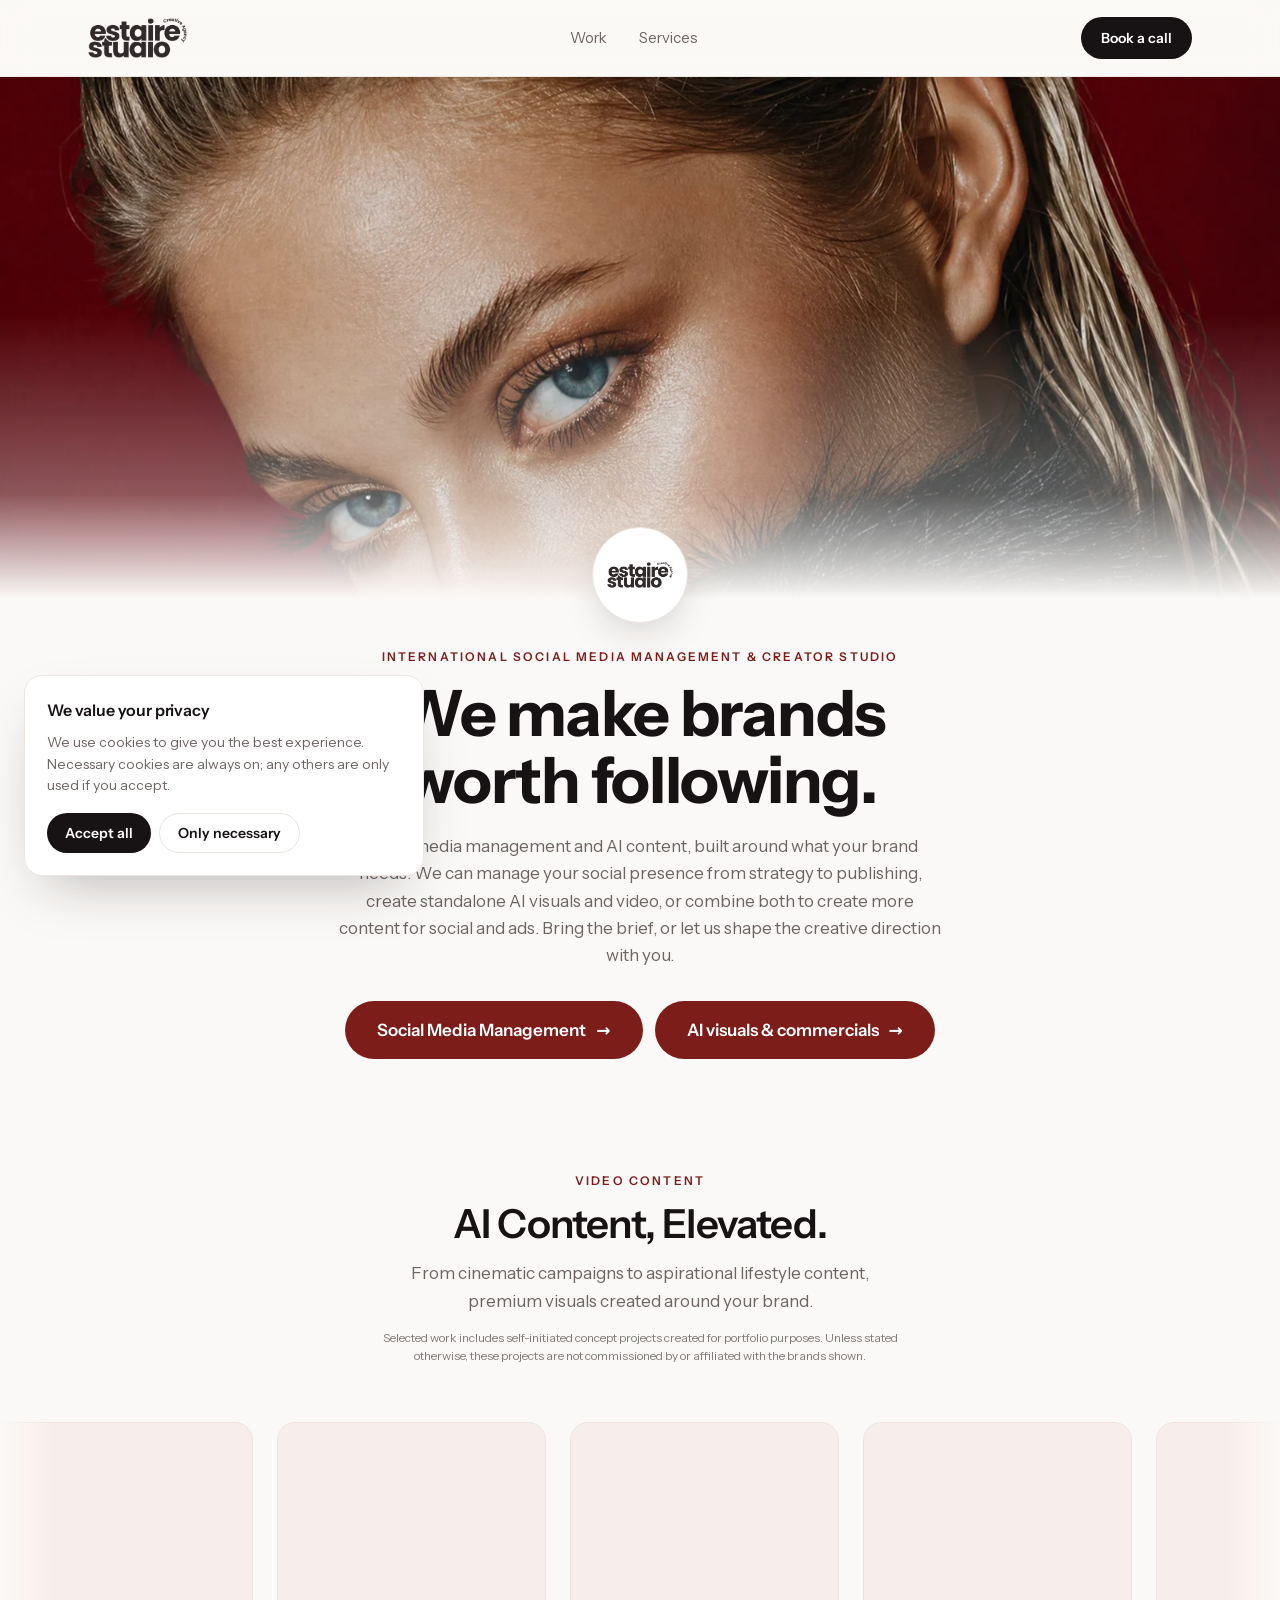
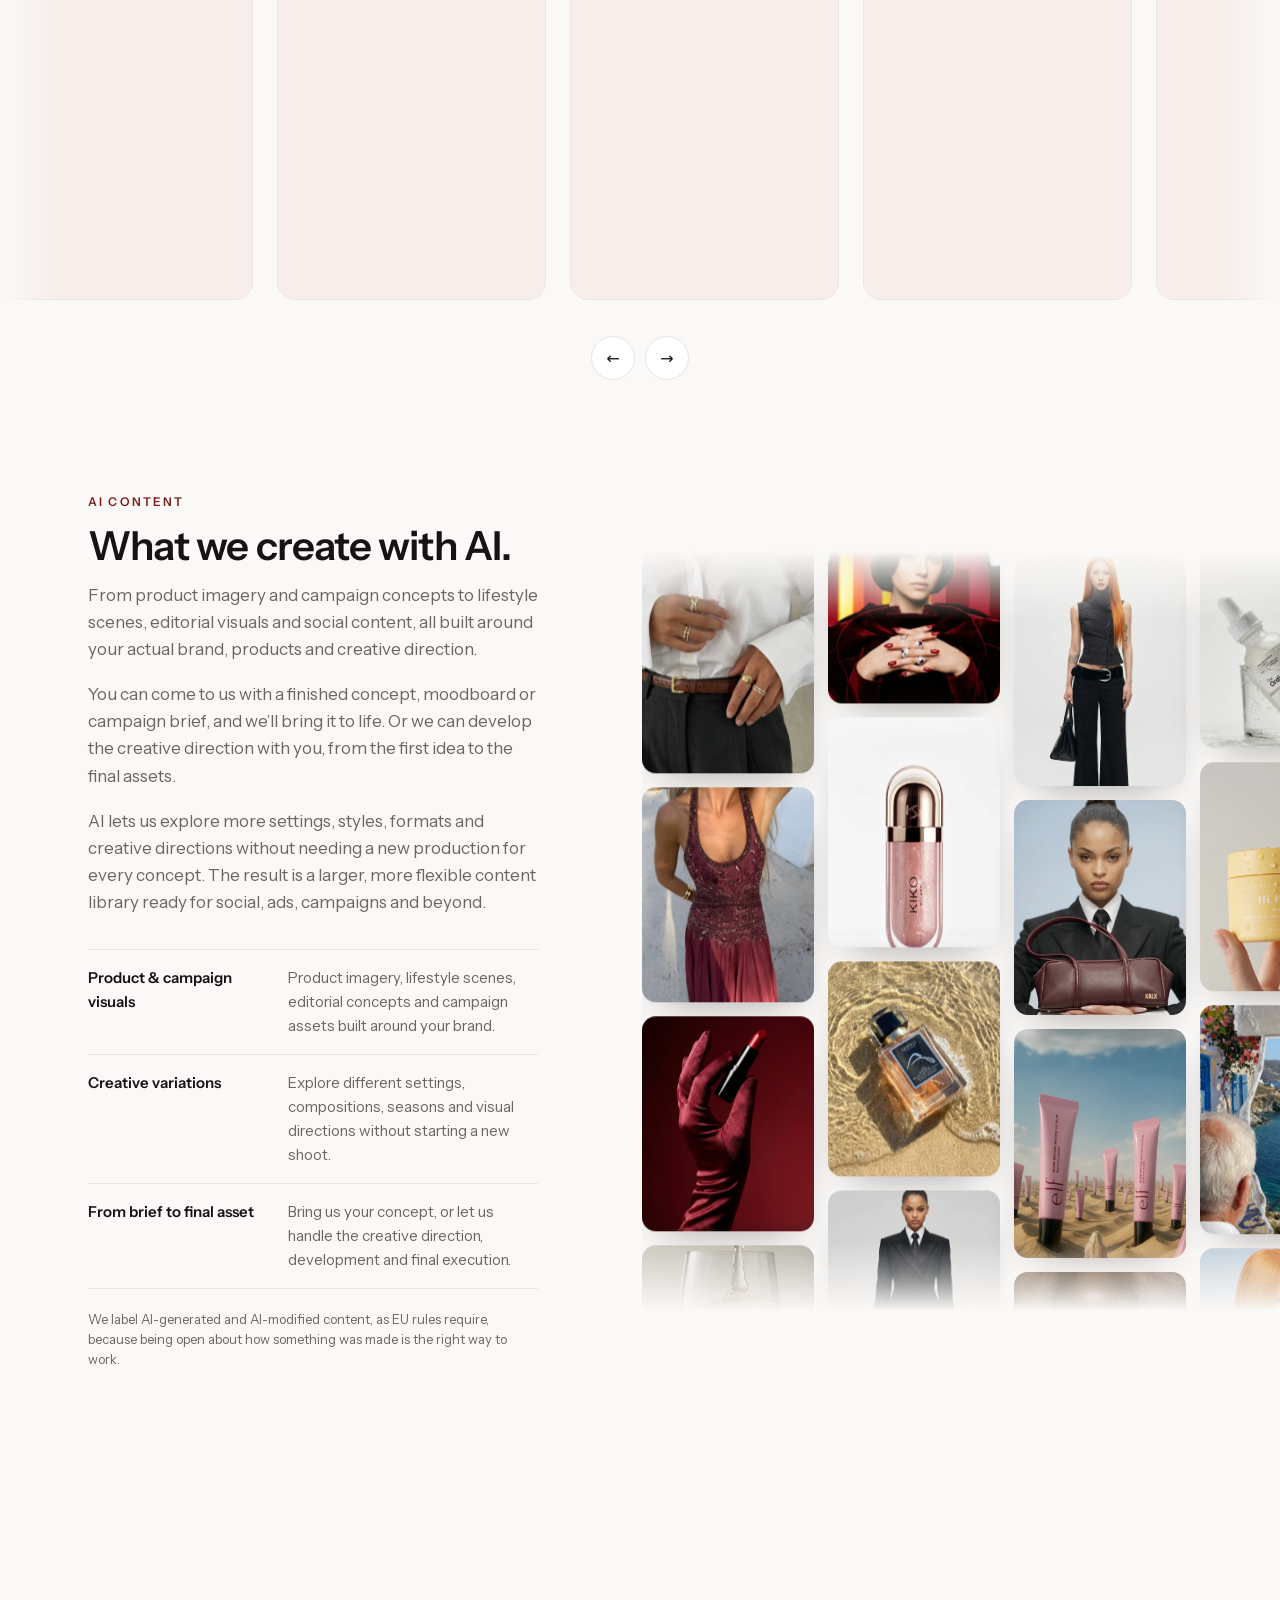
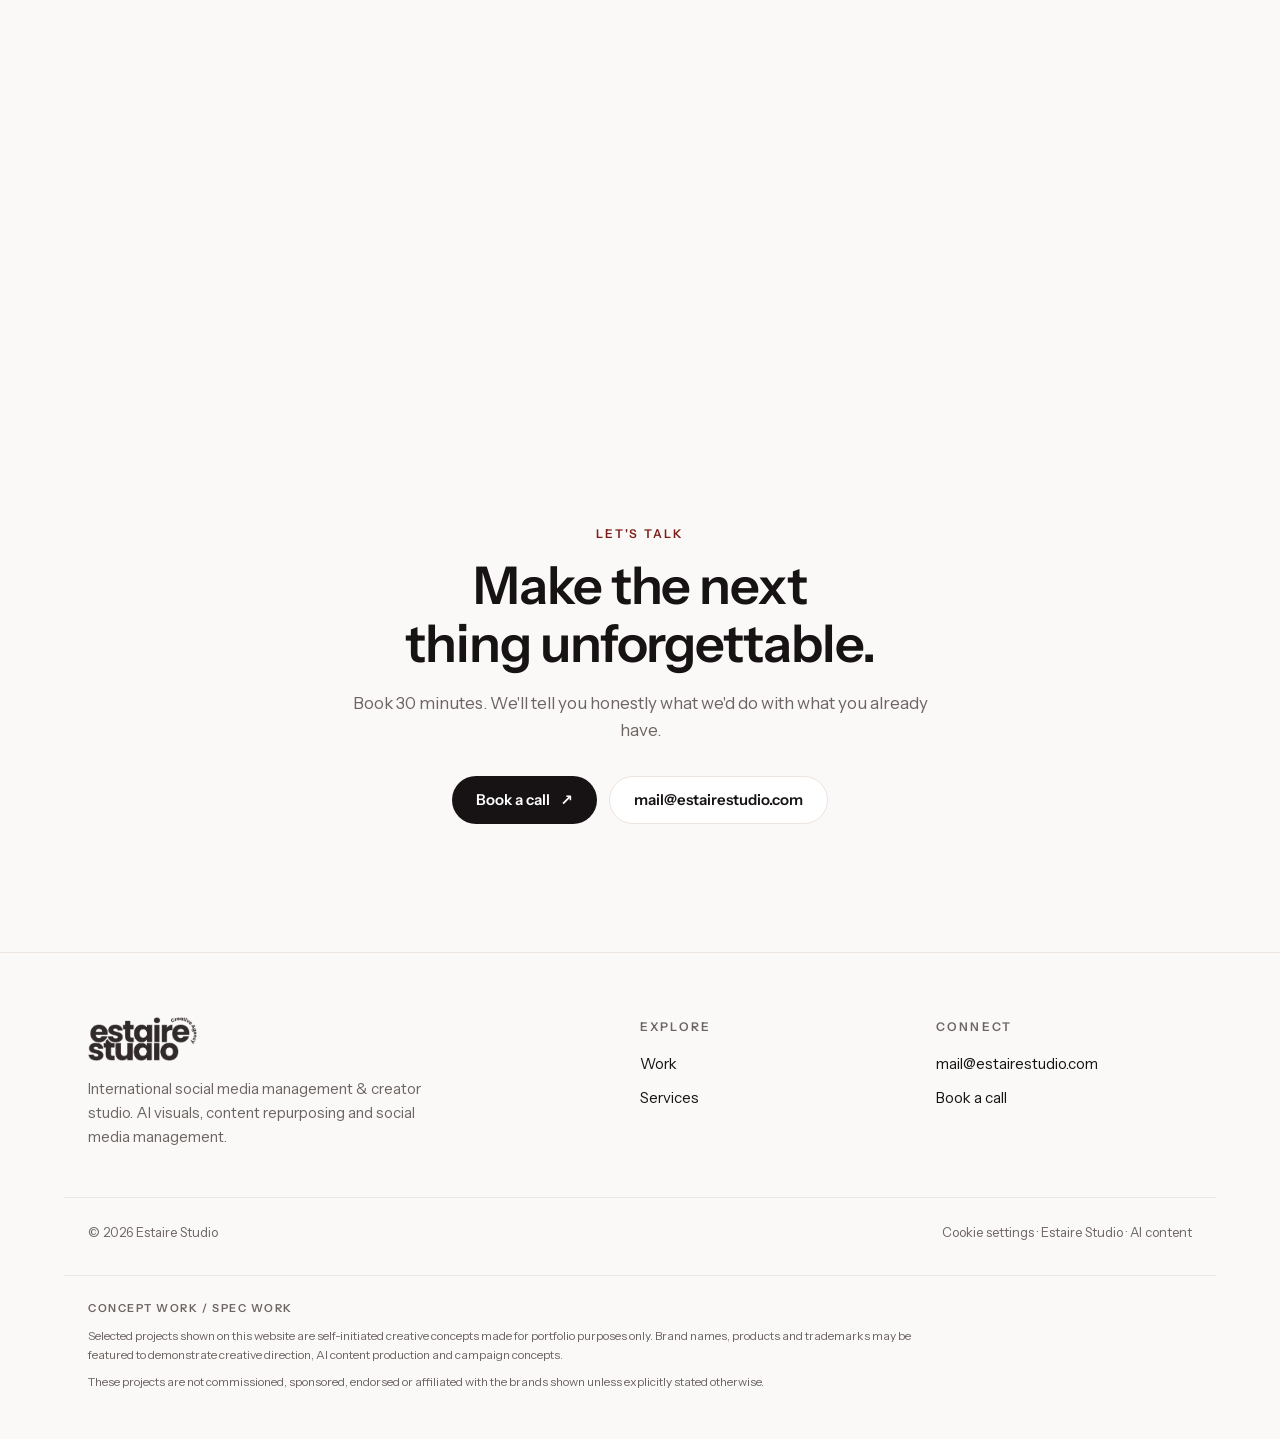
==== commit 6bd74389: "Tilfoej UGC Content Creation under Content Creation Nyt underpunkt i social media management-sektion" ====
--- a/index.html
+++ b/index.html
@@ -431,6 +431,7 @@
         <div class="smm-sub">
           <p><strong>Content repurposing:</strong> I turn your webinars, newsletters, photos, videos and other existing material into social media posts and reels. This includes graphic design, photo editing and video editing, using content you already have or share with me along the way.</p>
           <p><strong>AI content:</strong> I use AI to expand on your existing visuals and create new product images, videos and campaign content with a realistic, high-end look that fits your brand.</p>
+          <p><strong>UGC Content Creation:</strong> I film videos and take photos for your social media on an ongoing basis, showing your product or software in use. Simply send me your product or give me access to your app or platform, and I’ll create content in settings and locations that match your brand’s style.</p>
         </div>
       </div>
       <div class="smm-item">
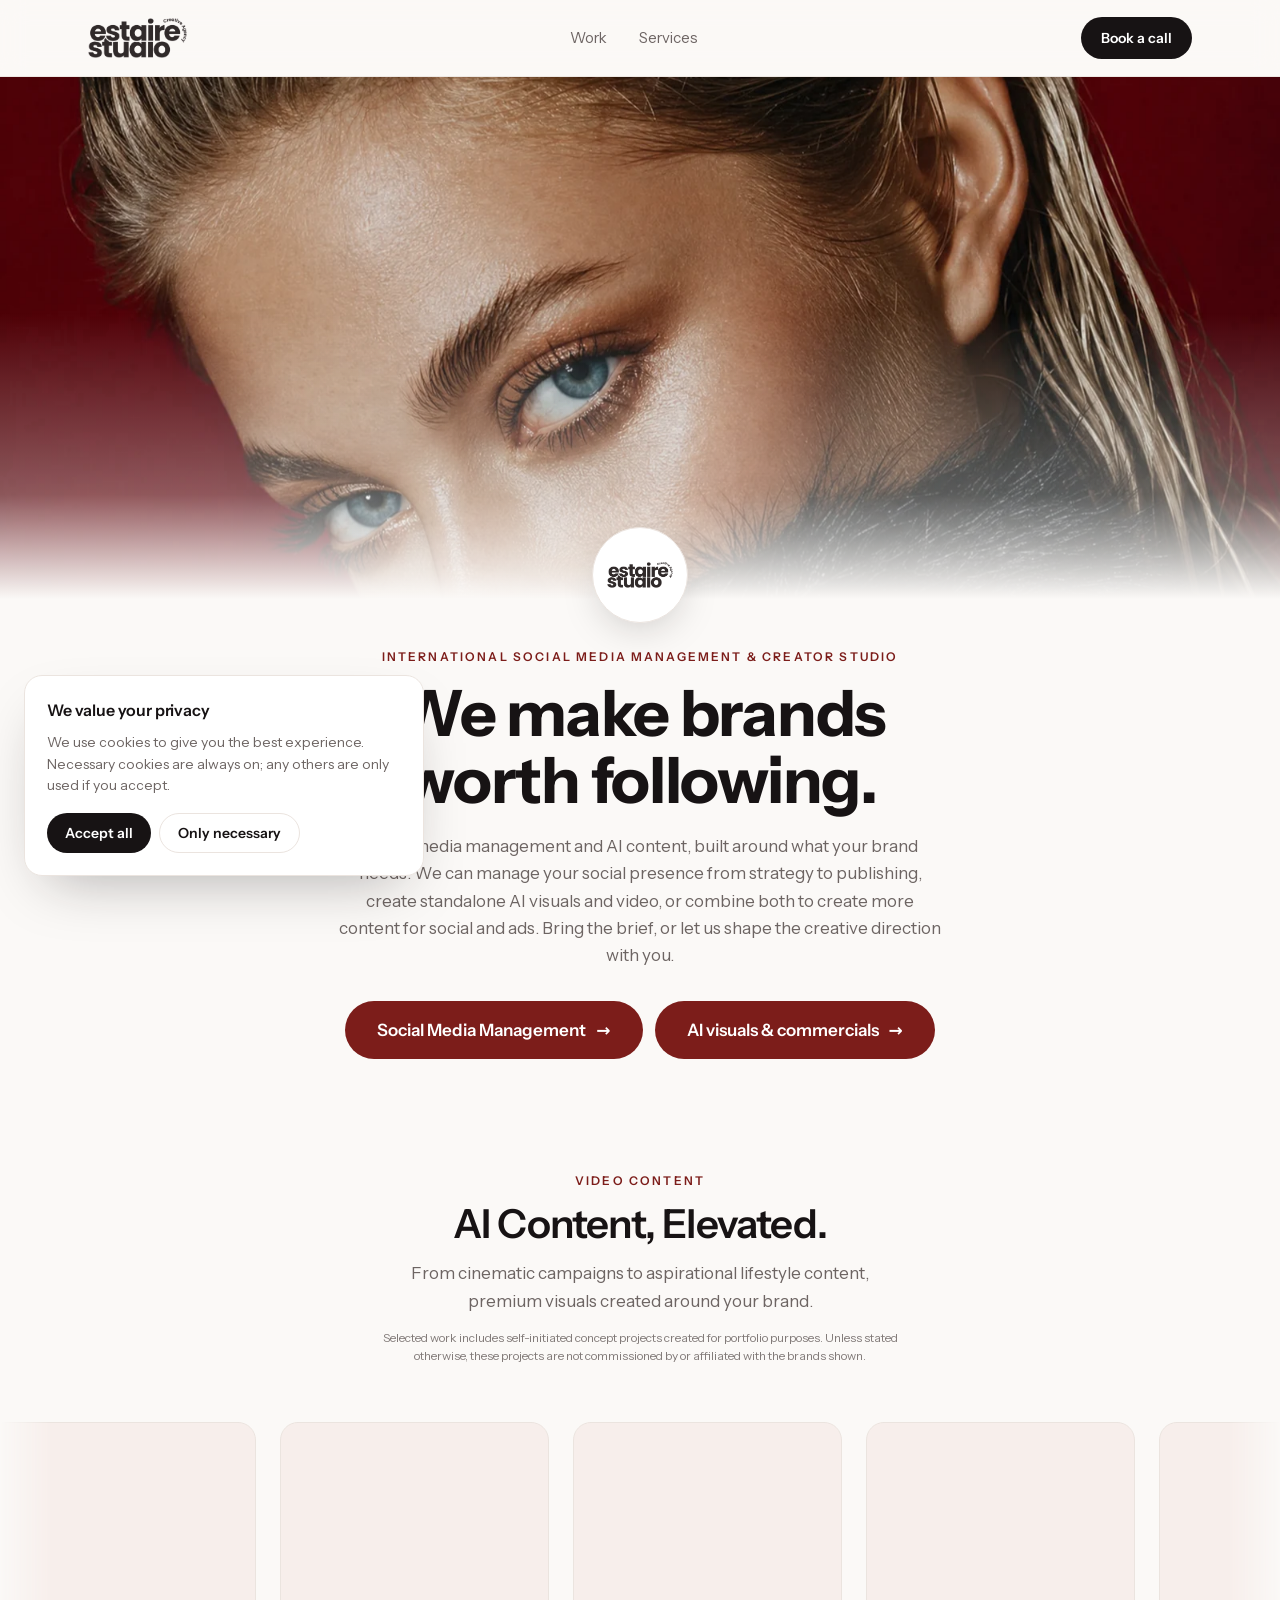
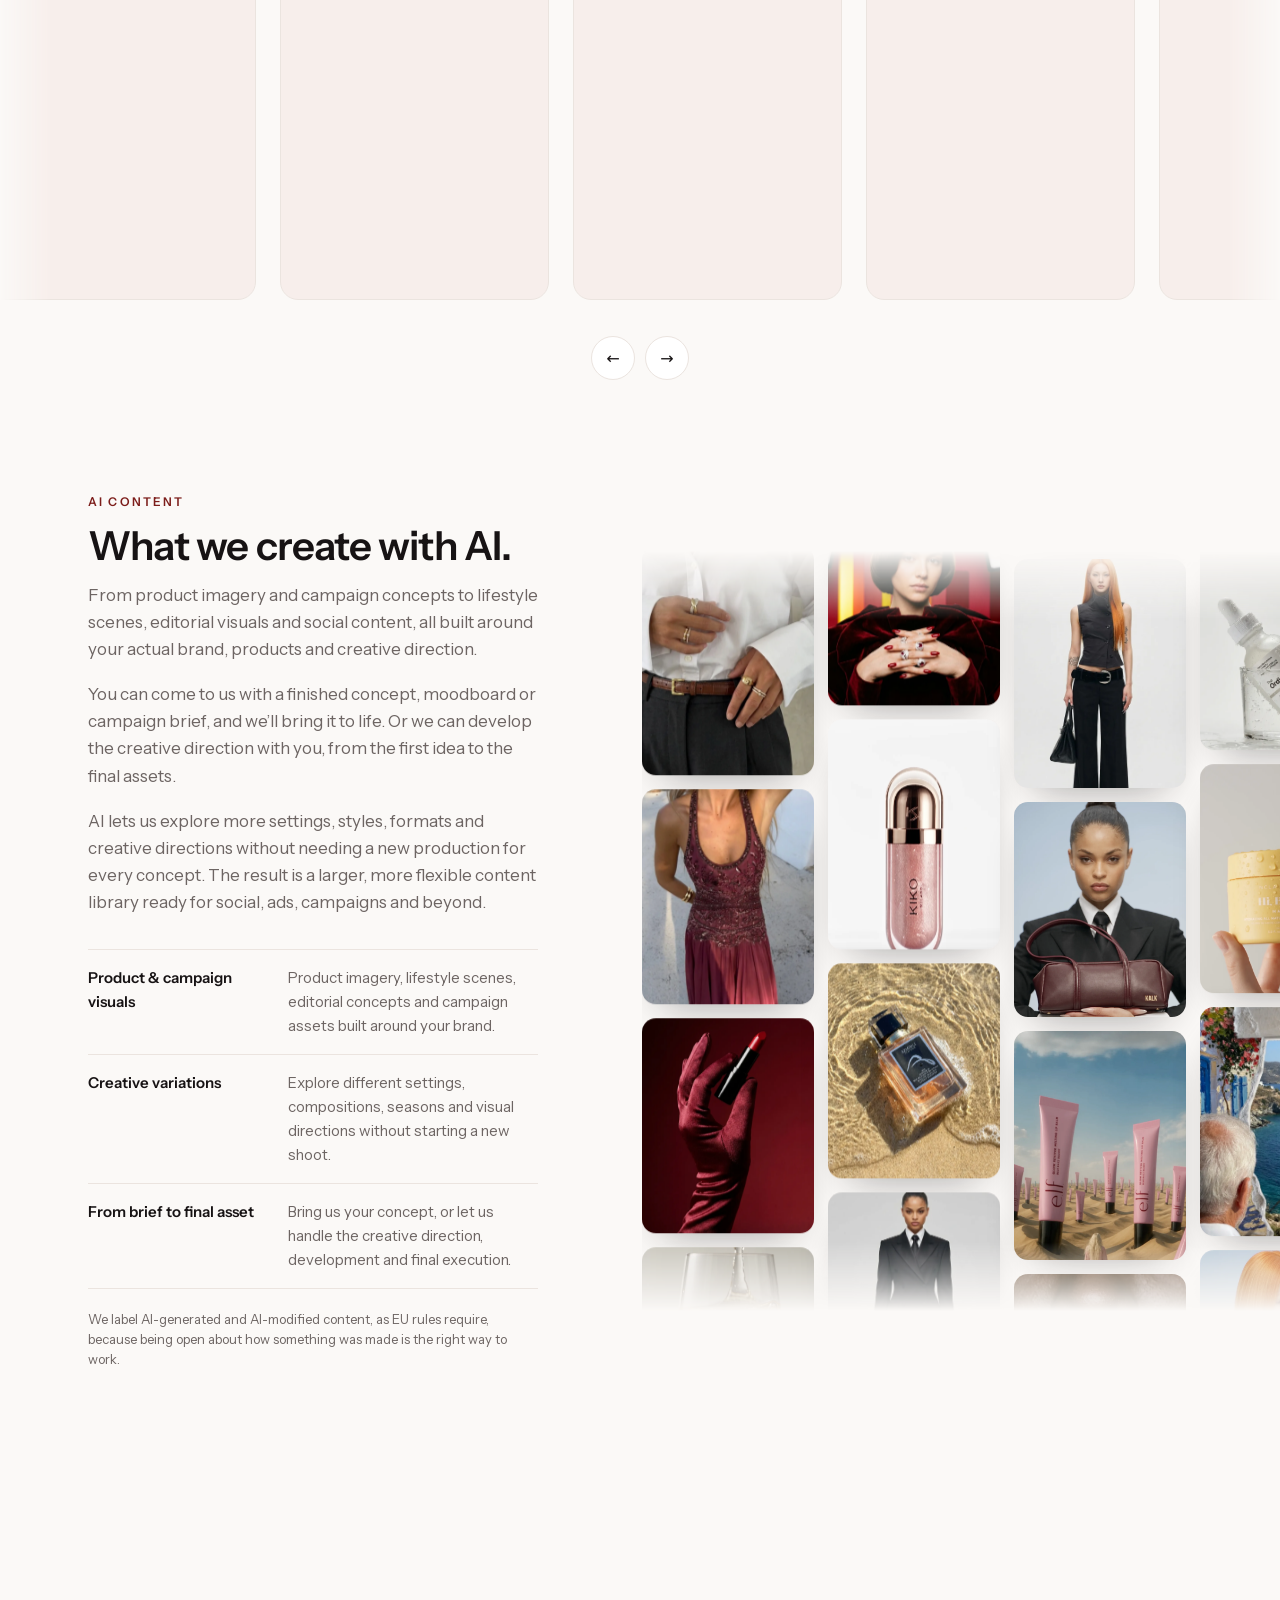
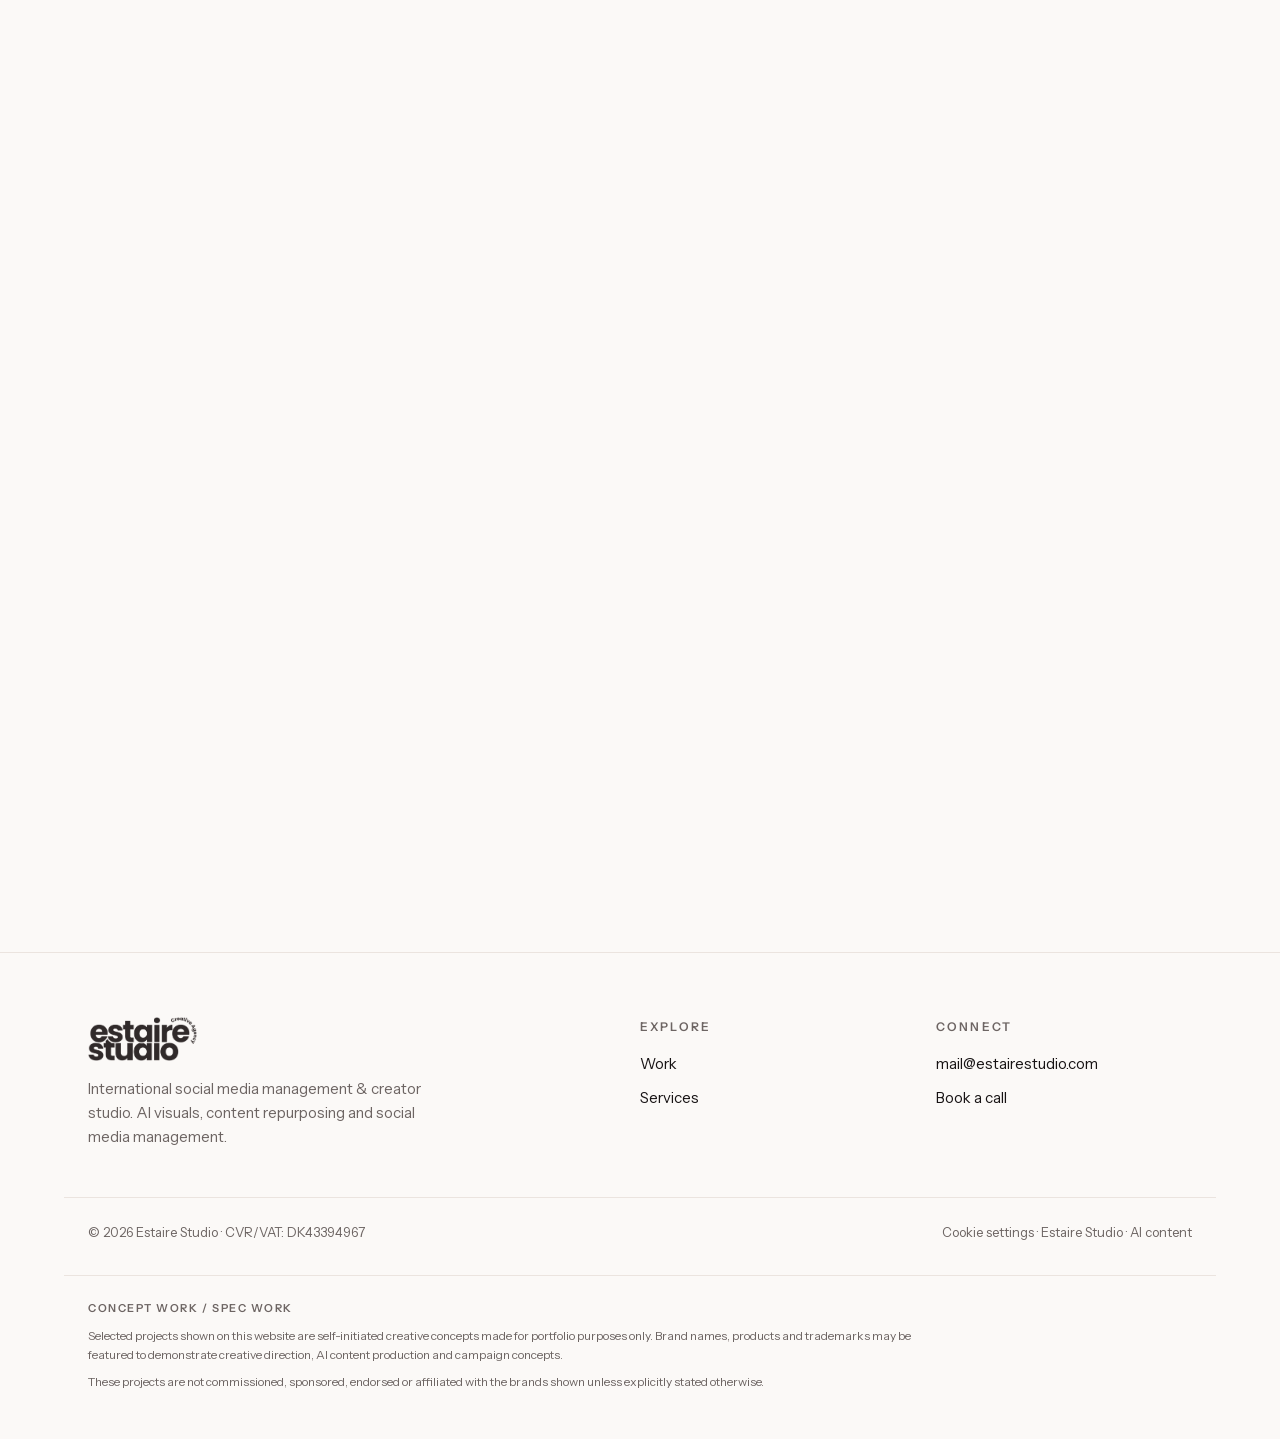
==== commit 514d67b8: "Tilfoej CVR/VAT-nummer i footeren Co-Authored-By: Claude Opus 5.5 <noreply@anthropic.com>" ====
--- a/index.html
+++ b/index.html
@@ -554,7 +554,7 @@
     </div>
   </div>
   <div class="wrap footer-base">
-    <span>© <span id="year">2026</span> Estaire Studio</span>
+    <span>© <span id="year">2026</span> Estaire Studio · CVR/VAT: DK43394967</span>
     <span><button class="cookie-link" type="button" id="cookie-settings">Cookie settings</button> · Estaire Studio · AI content</span>
   </div>
   <div class="wrap footer-legal">
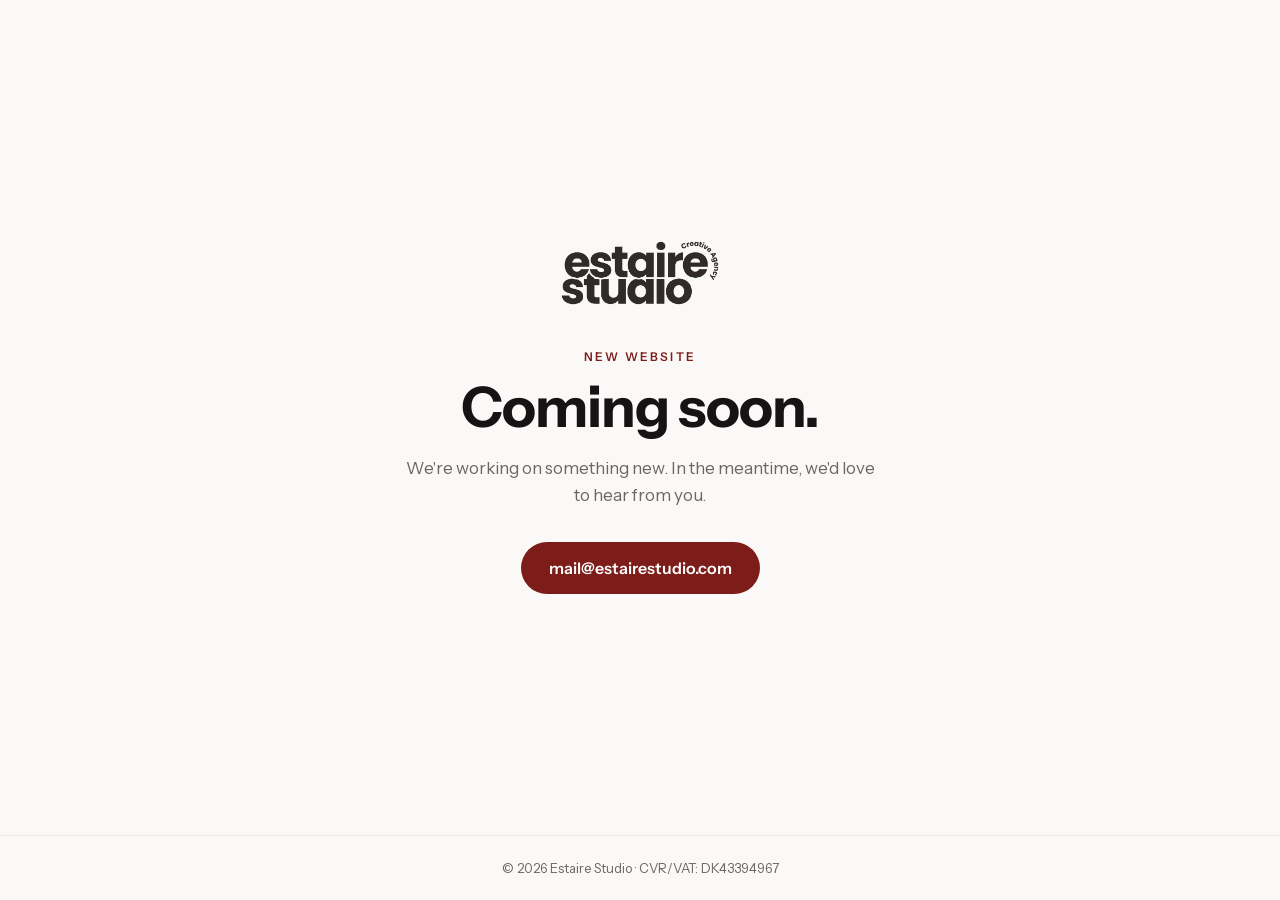
==== commit b5528c6c: "Flyt hjemmesiden til /ai bag password og tilfoej coming soon-forside - Den hidtidige side flyttet ti" ====
--- a/index.html
+++ b/index.html
@@ -3,724 +3,50 @@
 <head>
 <meta charset="utf-8">
 <meta name="viewport" content="width=device-width, initial-scale=1">
-<title>Estaire Studio | We make brands worth following</title>
-<meta name="description" content="Estaire Studio is an international social media management and creator studio. AI visuals, content repurposing and social media management for brands.">
-<link rel="icon" href="assets/estaire-logo.png">
-<link rel="preload" href="assets/fonts/instrument-sans-400-latin.woff2" as="font" type="font/woff2" crossorigin>
-<link rel="preload" href="assets/fonts/instrument-sans-600-latin.woff2" as="font" type="font/woff2" crossorigin>
+<title>Estaire Studio | New website coming soon</title>
+<meta name="description" content="Estaire Studio is working on a new website. Get in touch at mail@estairestudio.com.">
+<link rel="icon" href="/assets/estaire-logo.png">
+<link rel="preload" href="/assets/fonts/instrument-sans-600-latin.woff2" as="font" type="font/woff2" crossorigin>
 <style>
-/* ---------- Fonts ---------- */
-@font-face{font-family:"Instrument Sans";font-style:normal;font-weight:400;font-display:swap;src:url(assets/fonts/instrument-sans-400-latin.woff2) format("woff2");unicode-range:U+0000-00FF,U+0131,U+0152-0153,U+02BB-02BC,U+02C6,U+02DA,U+02DC,U+2000-206F,U+2074,U+20AC,U+2122,U+2191,U+2193,U+2212,U+2215,U+FEFF,U+FFFD}
-@font-face{font-family:"Instrument Sans";font-style:normal;font-weight:400;font-display:swap;src:url(assets/fonts/instrument-sans-400-latin-ext.woff2) format("woff2");unicode-range:U+0100-02AF,U+0304,U+0308,U+0329,U+1E00-1E9F,U+1EF2-1EFF,U+2020,U+20A0-20AB,U+20AD-20C0,U+2113,U+2C60-2C7F,U+A720-A7FF}
-@font-face{font-family:"Instrument Sans";font-style:italic;font-weight:400;font-display:swap;src:url(assets/fonts/instrument-sans-400-italic-latin.woff2) format("woff2");unicode-range:U+0000-00FF,U+0131,U+0152-0153,U+02BB-02BC,U+02C6,U+02DA,U+02DC,U+2000-206F,U+2074,U+20AC,U+2122,U+2191,U+2193,U+2212,U+2215,U+FEFF,U+FFFD}
-@font-face{font-family:"Instrument Sans";font-style:normal;font-weight:500;font-display:swap;src:url(assets/fonts/instrument-sans-500-latin.woff2) format("woff2");unicode-range:U+0000-00FF,U+0131,U+0152-0153,U+02BB-02BC,U+02C6,U+02DA,U+02DC,U+2000-206F,U+2074,U+20AC,U+2122,U+2191,U+2193,U+2212,U+2215,U+FEFF,U+FFFD}
-@font-face{font-family:"Instrument Sans";font-style:normal;font-weight:500;font-display:swap;src:url(assets/fonts/instrument-sans-500-latin-ext.woff2) format("woff2");unicode-range:U+0100-02AF,U+0304,U+0308,U+0329,U+1E00-1E9F,U+1EF2-1EFF,U+2020,U+20A0-20AB,U+20AD-20C0,U+2113,U+2C60-2C7F,U+A720-A7FF}
-@font-face{font-family:"Instrument Sans";font-style:normal;font-weight:600;font-display:swap;src:url(assets/fonts/instrument-sans-600-latin.woff2) format("woff2");unicode-range:U+0000-00FF,U+0131,U+0152-0153,U+02BB-02BC,U+02C6,U+02DA,U+02DC,U+2000-206F,U+2074,U+20AC,U+2122,U+2191,U+2193,U+2212,U+2215,U+FEFF,U+FFFD}
-@font-face{font-family:"Instrument Sans";font-style:normal;font-weight:600;font-display:swap;src:url(assets/fonts/instrument-sans-600-latin-ext.woff2) format("woff2");unicode-range:U+0100-02AF,U+0304,U+0308,U+0329,U+1E00-1E9F,U+1EF2-1EFF,U+2020,U+20A0-20AB,U+20AD-20C0,U+2113,U+2C60-2C7F,U+A720-A7FF}
-@font-face{font-family:"Instrument Sans";font-style:normal;font-weight:700;font-display:swap;src:url(assets/fonts/instrument-sans-700-latin.woff2) format("woff2");unicode-range:U+0000-00FF,U+0131,U+0152-0153,U+02BB-02BC,U+02C6,U+02DA,U+02DC,U+2000-206F,U+2074,U+20AC,U+2122,U+2191,U+2193,U+2212,U+2215,U+FEFF,U+FFFD}
-@font-face{font-family:"Instrument Sans";font-style:normal;font-weight:700;font-display:swap;src:url(assets/fonts/instrument-sans-700-latin-ext.woff2) format("woff2");unicode-range:U+0100-02AF,U+0304,U+0308,U+0329,U+1E00-1E9F,U+1EF2-1EFF,U+2020,U+20A0-20AB,U+20AD-20C0,U+2113,U+2C60-2C7F,U+A720-A7FF}
+@font-face{font-family:"Instrument Sans";font-style:normal;font-weight:400;font-display:swap;src:url(/assets/fonts/instrument-sans-400-latin.woff2) format("woff2")}
+@font-face{font-family:"Instrument Sans";font-style:normal;font-weight:600;font-display:swap;src:url(/assets/fonts/instrument-sans-600-latin.woff2) format("woff2")}
+@font-face{font-family:"Instrument Sans";font-style:normal;font-weight:700;font-display:swap;src:url(/assets/fonts/instrument-sans-700-latin.woff2) format("woff2")}
 
-/* ---------- Tokens ---------- */
 :root{
   --canvas:#fbf9f7;
-  --surface:#ffffff;
   --ink:#171314;
   --muted:#6d6563;
   --line:#ebe4df;
-  --accent:#a8322d;
   --accent-deep:#7c1d1a;
-  --accent-wash:#f7eeeb;
-  --radius:18px;
-  --wrap:1152px;
-  --ease:cubic-bezier(.25,1,.5,1);
 }
-
-/* ---------- Base ---------- */
 *,*::before,*::after{box-sizing:border-box}
-html{scroll-behavior:smooth;-webkit-text-size-adjust:100%}
-body{margin:0;background:var(--canvas);color:var(--ink);font-family:"Instrument Sans",ui-sans-serif,system-ui,sans-serif;font-size:16px;line-height:1.6;-webkit-font-smoothing:antialiased;overflow-x:hidden}
-img,video{display:block;max-width:100%}
+html,body{height:100%}
+body{margin:0;background:var(--canvas);color:var(--ink);font-family:"Instrument Sans",ui-sans-serif,system-ui,sans-serif;-webkit-font-smoothing:antialiased;display:flex;flex-direction:column;min-height:100svh}
 a{color:inherit;text-decoration:none}
-h1,h2,h3,p{margin:0}
-h1,h2,h3{letter-spacing:-.02em;text-wrap:balance}
-ul{margin:0;padding:0;list-style:none}
-button{font:inherit;color:inherit;background:none;border:0;padding:0;cursor:pointer}
-:focus-visible{outline:2px solid var(--accent);outline-offset:3px;border-radius:6px}
-
-.wrap{max-width:var(--wrap);margin:0 auto;padding:0 24px}
-.section{padding-top:112px}
-.eyebrow{font-size:12px;font-weight:600;letter-spacing:.18em;text-transform:uppercase;color:var(--accent-deep)}
-.h2{font-size:clamp(30px,4vw,40px);line-height:1.1;font-weight:600}
-.lede{color:var(--muted);font-size:17px;max-width:36rem}
-.center{text-align:center;margin-left:auto;margin-right:auto}
-.section-head{max-width:36rem;padding:0 24px}
-.section-head .lede{margin-top:14px}
-
-.btn{display:inline-flex;align-items:center;gap:10px;height:48px;padding:0 24px;border-radius:999px;font-weight:600;font-size:15px;transition:background .25s,color .25s,transform .25s var(--ease),border-color .25s}
-.btn-dark{background:var(--ink);color:#fff}
-.btn-dark:hover{background:var(--accent-deep)}
-.btn-red{background:var(--accent-deep);color:#fff}
-.btn-red:hover{background:#5e1513}
-.btn-lg{height:58px;padding:0 32px;font-size:17px}
-@media (max-width:520px){.hero-actions .btn-lg{width:100%;justify-content:center;height:54px;font-size:16px}}
-.btn-line{border:1px solid var(--line);background:var(--surface)}
-.btn-line:hover{border-color:var(--ink)}
-.btn .arrow{transition:transform .25s var(--ease)}
-.btn:hover .arrow{transform:translateX(3px)}
-
-/* reveal on scroll */
-.reveal{opacity:0;transform:translateY(18px);transition:opacity .8s var(--ease),transform .8s var(--ease)}
-.reveal.in{opacity:1;transform:none}
-@media (prefers-reduced-motion:reduce){
-  html{scroll-behavior:auto}
-  .reveal{opacity:1;transform:none;transition:none}
-}
-
-/* ---------- Header ---------- */
-.site-header{position:sticky;top:0;z-index:40;background:rgba(251,249,247,.78);backdrop-filter:blur(12px);-webkit-backdrop-filter:blur(12px);border-bottom:1px solid rgba(235,228,223,.8)}
-.nav{display:flex;align-items:center;justify-content:space-between;gap:24px;min-height:76px}
-.nav-logo img{height:40px;width:auto}
-.nav-links{display:flex;align-items:center;gap:32px;font-size:15px;color:var(--muted)}
-.nav-links a:hover{color:var(--ink)}
-.nav-cta{height:42px;padding:0 20px;font-size:14px}
-.menu-btn{display:none;width:42px;height:42px;border-radius:999px;border:1px solid var(--line);align-items:center;justify-content:center}
-.menu-btn span,.menu-btn span::before,.menu-btn span::after{display:block;width:16px;height:1.5px;background:var(--ink);position:relative;transition:transform .3s var(--ease),background .3s}
-.menu-btn span::before,.menu-btn span::after{content:"";position:absolute;left:0}
-.menu-btn span::before{top:-5px}.menu-btn span::after{top:5px}
-.menu-open .menu-btn span{background:transparent}
-.menu-open .menu-btn span::before{transform:translateY(5px) rotate(45deg)}
-.menu-open .menu-btn span::after{transform:translateY(-5px) rotate(-45deg)}
-.mobile-menu{display:none}
-
-@media (max-width:760px){
-  .nav{min-height:64px}
-  .nav-logo img{height:34px}
-  .nav-links,.nav-cta{display:none}
-  .menu-btn{display:inline-flex}
-  .mobile-menu{display:block;max-height:0;overflow:hidden;transition:max-height .4s var(--ease)}
-  .menu-open .mobile-menu{max-height:320px}
-  .mobile-menu ul{padding:8px 24px 24px;display:grid;gap:4px}
-  .mobile-menu a{display:block;padding:10px 0;font-size:18px;border-bottom:1px solid var(--line)}
-}
-
-/* ---------- Hero ---------- */
-.hero-media{position:relative;height:58svh;min-height:400px;max-height:640px;overflow:hidden;isolation:isolate}
-.hero-media img{position:absolute;inset:0;width:100%;height:100%;object-fit:cover;object-position:50% 32%;transform:scale(1.04);animation:hero-zoom 2.4s var(--ease) forwards}
-.hero-media::after{content:"";position:absolute;inset:0;background:linear-gradient(180deg,rgba(23,19,20,0) 45%,rgba(251,249,247,.35) 80%,var(--canvas) 100%)}
-@keyframes hero-zoom{to{transform:scale(1)}}
-/* desktop: bredformat-billedet med ansigtet i hoejre side */
-@media (min-width:1024px){.hero-media img{object-position:70% 38%}}
-.hero-body{position:relative;margin-top:-72px;text-align:center;padding:0 24px}
-.hero-badge{display:inline-flex;align-items:center;justify-content:center;width:96px;height:96px;border-radius:50%;background:var(--surface);box-shadow:0 12px 40px -12px rgba(23,19,20,.25);border:1px solid var(--line)}
-.hero-badge img{width:66px;height:auto}
-.hero-body .eyebrow{margin-top:24px}
-.hero-body h1{margin:14px auto 0;max-width:15ch;font-size:clamp(38px,6vw,64px);line-height:1.04;font-weight:700}
-.hero-body .lede{margin:20px auto 0;max-width:38rem}
-.hero-actions{margin-top:32px;display:flex;flex-wrap:wrap;justify-content:center;gap:12px}
-
-
-/* ---------- Carousel (reels) ---------- */
-.carousel{--rg:24px;position:relative;margin-top:56px}
-.rail{display:flex;gap:var(--rg);overflow-x:auto;padding:0 0 8px;scrollbar-width:none;-webkit-mask-image:linear-gradient(90deg,transparent,#000 4%,#000 96%,transparent);mask-image:linear-gradient(90deg,transparent,#000 4%,#000 96%,transparent)}
-.rail::-webkit-scrollbar{display:none}
-.reel{flex:0 0 auto;width:calc((100% - 4 * var(--rg)) / 4.4)}
-@media (max-width:960px){.carousel{--rg:20px}.reel{width:calc((100% - 2 * var(--rg)) / 2.6)}}
-@media (max-width:600px){.carousel{--rg:14px}.reel{width:calc((100% - var(--rg)) / 1.6)}}
-.reel-frame{position:relative;aspect-ratio:9/16;border-radius:var(--radius);overflow:hidden;background:var(--accent-wash);border:1px solid var(--line)}
-.reel-frame img,.reel-frame video{width:100%;height:100%;object-fit:cover}
-/* placeholder until the video files are ready */
-.reel-frame.slot{display:flex;align-items:center;justify-content:center;background:linear-gradient(160deg,var(--accent-wash),#efe6e2)}
-.reel-frame.slot::before{content:"";width:54px;height:54px;border-radius:50%;background:rgba(255,255,255,.75) url("data:image/svg+xml,%3Csvg xmlns='http://www.w3.org/2000/svg' viewBox='0 0 24 24'%3E%3Cpath d='M9 7v10l8-5z' fill='%23171314'/%3E%3C/svg%3E") center/22px no-repeat}
-.rail-controls{display:flex;justify-content:center;gap:10px;margin-top:28px}
-.rail-btn{width:44px;height:44px;border-radius:50%;border:1px solid var(--line);background:var(--surface);display:inline-flex;align-items:center;justify-content:center;transition:border-color .25s,opacity .25s}
-.rail-btn:hover{border-color:var(--ink)}
-
-/* ---------- Work samples (kort + skraa kollage) ---------- */
-.work-sec{overflow-x:clip}
-.work{display:grid;grid-template-columns:.9fr 1.1fr;gap:104px;align-items:center}
-.work-copy .lede{margin-top:14px}
-.work-text{margin-top:18px;color:var(--muted);font-size:17px;max-width:34rem}
-.work-points{margin-top:32px;display:grid;gap:0;max-width:34rem;border-top:1px solid var(--line)}
-.work-points li{display:grid;grid-template-columns:180px 1fr;gap:4px 20px;padding:16px 0;border-bottom:1px solid var(--line);font-size:15px}
-.work-points strong{font-weight:600}
-.work-points span{color:var(--muted)}
-.work-note{margin-top:20px;max-width:34rem;color:var(--muted);font-size:13px;line-height:1.55}
-
-.collage{--g:14px;position:relative;height:760px;overflow:hidden;margin-right:calc(-1 * max(24px,(100vw - var(--wrap))/2 + 24px));-webkit-mask-image:linear-gradient(180deg,transparent,#000 9%,#000 91%,transparent);mask-image:linear-gradient(180deg,transparent,#000 9%,#000 91%,transparent)}
-.collage-inner{position:absolute;top:0;left:0;display:grid;grid-template-columns:repeat(4,172px);gap:var(--g);align-items:start}
-/* hver kolonne indeholder sit saet to gange og flyttes i loop af JS;
-   man kan selv scrolle (hjul/trackpad) eller traekke (mus/finger) */
-.collage{cursor:grab;touch-action:none;user-select:none;-webkit-user-select:none}
-.collage.dragging{cursor:grabbing}
-.collage img{-webkit-user-drag:none;pointer-events:none}
-.collage-col{display:grid;gap:var(--g);padding-bottom:var(--g);will-change:transform}
-.collage img,.collage .slot{width:100%;border-radius:14px;object-fit:cover;box-shadow:0 18px 40px -22px rgba(23,19,20,.45);background:var(--accent-wash)}
-/* pladsholder til kommende billeder - erstat med <img class="tall|sq|wide" ...> */
-.collage .slot{background:linear-gradient(160deg,var(--accent-wash),#efe6e2);box-shadow:none;border:1px solid var(--line)}
-.collage .tall{aspect-ratio:3/4}
-.collage .sq{aspect-ratio:4/5}
-.collage .wide{aspect-ratio:4/3}
-@media (max-width:960px){
-  .work{grid-template-columns:1fr;gap:24px}
-  .collage{height:640px;margin:120px 0 0}
-  .collage-inner{left:0;right:0;margin:0 auto;max-width:620px;grid-template-columns:repeat(4,1fr)}
-}
-@media (max-width:520px){
-  .work-points li{grid-template-columns:1fr}
-  .collage{--g:10px;height:520px}
-}
-
-/* ---------- Social media management ---------- */
-.smm-sec{padding-top:200px}
-.wrap.smm{max-width:1400px;padding:0 48px}
-.smm{display:grid;grid-template-columns:.95fr 1.05fr;gap:120px;align-items:start}
-.smm-intro{position:sticky;top:120px}
-.smm-intro .h2{font-size:clamp(34px,4.4vw,52px);line-height:1.05;color:var(--accent-deep)}
-.smm-intro p{margin-top:20px;color:var(--muted);font-size:17px;max-width:32rem}
-.smm-intro p:first-of-type{margin-top:28px;color:var(--ink);font-size:19px;line-height:1.5}
-.smm-item{padding:28px 0;border-bottom:1px solid var(--line)}
-.smm-item:first-child{padding-top:0}
-.smm-item h3{font-size:22px;font-weight:600;line-height:1.25}
-.smm-item>p{margin-top:10px;color:var(--muted);font-size:16px}
-.smm-item .lead{color:var(--ink)}
-.smm-sub{margin-top:18px;display:grid;gap:14px}
-.smm-sub p{color:var(--muted);font-size:15px;padding-left:16px;border-left:2px solid var(--accent-wash)}
-.smm-sub strong{color:var(--ink);font-weight:600}
-@media (max-width:960px){.smm{grid-template-columns:1fr;gap:48px}.smm-intro{position:static}.wrap.smm{padding:0 24px}}
-@media (max-width:600px){.smm-sec{padding-top:128px}.smm-item h3{font-size:20px}}
-
-/* ---------- Services ---------- */
-.services{margin-top:48px;display:grid;grid-template-columns:repeat(3,1fr);gap:16px}
-.service{display:flex;flex-direction:column;background:var(--surface);border:1px solid var(--line);border-radius:22px;padding:28px}
-.service .num{font-size:12px;font-weight:600;letter-spacing:.18em;color:var(--accent-deep)}
-.service h3{margin-top:14px;font-size:22px;font-weight:600;line-height:1.2}
-.service .desc{margin-top:12px;color:var(--muted);font-size:15px}
-.currency{margin:40px auto 0;width:max-content;display:flex;gap:4px;padding:4px;background:var(--surface);border:1px solid var(--line);border-radius:999px}
-.currency button{min-width:52px;height:40px;padding:0 14px;border-radius:999px;font-size:15px;font-weight:600;color:var(--muted);transition:background .25s,color .25s}
-.currency button:hover{color:var(--ink)}
-.currency button[aria-pressed="true"]{background:var(--accent-deep);color:#fff}
-.currency+.services{margin-top:24px}
-.service .price{margin-top:24px;padding-top:20px;border-top:1px solid var(--line);display:flex;align-items:baseline;flex-wrap:wrap;gap:4px 8px}
-.service .price strong{font-size:26px;font-weight:600;letter-spacing:-.02em;white-space:nowrap}
-.service .price span{color:var(--muted);font-size:14px}
-.service ul.points{margin-top:18px;display:grid;gap:10px;font-size:15px}
-.service ul.points li{display:flex;gap:10px}
-.service ul.points li::before{content:"";flex:0 0 auto;width:6px;height:6px;border-radius:50%;background:var(--accent);margin-top:.6em}
-.service .best{margin-top:20px;font-size:14px;color:var(--muted)}
-.service .best b{color:var(--ink);font-weight:600}
-.service .btn{margin-top:auto;align-self:flex-start}
-.service .spacer{flex:1;min-height:24px}
-.service.featured{background:var(--ink);color:#fff;border-color:var(--ink)}
-.service.featured .num{color:#e7a39d}
-.service.featured .desc,.service.featured .price span,.service.featured .best{color:rgba(255,255,255,.66)}
-.service.featured .best b{color:#fff}
-.service.featured .price{border-color:rgba(255,255,255,.14)}
-.service.featured .btn{background:#fff;color:var(--ink)}
-.service.featured .btn:hover{background:var(--accent-wash)}
-.services-note{margin-top:28px;text-align:center;color:var(--muted);font-size:15px}
-.services-note a{color:var(--ink);font-weight:600;border-bottom:1px solid currentColor}
-@media (max-width:960px){.services{grid-template-columns:1fr;max-width:560px;margin-left:auto;margin-right:auto}}
-
-
-/* ---------- Contact ---------- */
-.contact{padding-top:128px;text-align:center}
-.contact .h2{margin:0 auto;max-width:18ch;font-size:clamp(32px,5vw,52px)}
-.contact .lede{margin:18px auto 0}
-.contact .hero-actions{margin-top:32px}
-
-/* ---------- Cookie-banner ---------- */
-.cookie{position:fixed;left:24px;bottom:24px;z-index:60;max-width:400px;background:var(--surface);border:1px solid var(--line);border-radius:18px;padding:22px;box-shadow:0 24px 60px -24px rgba(23,19,20,.35);opacity:0;transform:translateY(16px);transition:opacity .4s var(--ease),transform .4s var(--ease);pointer-events:none}
-.cookie.show{opacity:1;transform:none;pointer-events:auto}
-.cookie h2{margin:0;font-size:16px;font-weight:600;letter-spacing:-.01em}
-.cookie p{margin-top:8px;color:var(--muted);font-size:14px;line-height:1.55}
-.cookie-actions{margin-top:16px;display:flex;flex-wrap:wrap;gap:8px}
-.cookie-actions .btn{height:40px;padding:0 18px;font-size:14px}
-.cookie-link{font:inherit;color:inherit;background:none;border:0;padding:0;cursor:pointer}
-.cookie-link:hover{color:var(--ink)}
-@media (max-width:520px){.cookie{left:12px;right:12px;bottom:12px;max-width:none;padding:18px}.cookie-actions .btn{flex:1;justify-content:center}}
-@media (prefers-reduced-motion:reduce){.cookie{transition:none}}
-
-/* ---------- Footer ---------- */
-.site-footer{margin-top:128px;border-top:1px solid var(--line)}
-.footer-grid{display:grid;grid-template-columns:2fr 1fr 1fr;gap:40px;padding-top:64px;padding-bottom:48px}
-.footer-grid img{height:44px;width:auto}
-.footer-grid .about{margin-top:16px;color:var(--muted);font-size:15px;max-width:22rem}
-.footer-grid h4{margin:0;font-size:12px;letter-spacing:.18em;text-transform:uppercase;color:var(--muted);font-weight:600}
-.footer-grid ul{margin-top:16px;display:grid;gap:10px;font-size:15px}
-.footer-grid ul a:hover{color:var(--accent-deep)}
-.fine-print{margin-top:14px;max-width:36rem;color:var(--muted);font-size:12px;line-height:1.55;opacity:.85}
-.footer-legal{border-top:1px solid var(--line);padding-top:24px;padding-bottom:40px;color:var(--muted);font-size:12px;line-height:1.6}
-.footer-legal h4{margin:0 0 8px;font-size:11px;letter-spacing:.14em;text-transform:uppercase;font-weight:600}
-.footer-legal p{margin:0 0 8px;max-width:52rem}
-.footer-base{border-top:1px solid var(--line);padding-top:24px;padding-bottom:32px;display:flex;justify-content:space-between;gap:16px;flex-wrap:wrap;color:var(--muted);font-size:13px}
-@media (max-width:760px){.footer-grid{grid-template-columns:1fr 1fr}.footer-grid>div:first-child{grid-column:1/-1}}
-
-@media (max-width:760px){
-  .section{padding-top:88px}
-}
+main{flex:1;display:flex;align-items:center;justify-content:center;padding:48px 24px;text-align:center}
+.inner{max-width:560px}
+.logo{height:64px;width:auto}
+.eyebrow{margin:40px 0 0;font-size:12px;font-weight:600;letter-spacing:.18em;text-transform:uppercase;color:var(--accent-deep)}
+h1{margin:14px 0 0;font-size:clamp(36px,6vw,56px);line-height:1.05;font-weight:700;letter-spacing:-.02em}
+p.lede{margin:18px auto 0;max-width:30rem;color:var(--muted);font-size:17px;line-height:1.6}
+.mail{display:inline-flex;align-items:center;height:52px;margin-top:32px;padding:0 28px;border-radius:999px;background:var(--accent-deep);color:#fff;font-weight:600;font-size:16px;transition:background .25s}
+.mail:hover{background:#5e1513}
+footer{padding:24px;border-top:1px solid var(--line);color:var(--muted);font-size:13px;text-align:center}
+:focus-visible{outline:2px solid var(--accent-deep);outline-offset:3px;border-radius:6px}
 </style>
 </head>
 <body>
-
-<!-- ============ Header ============ -->
-<header class="site-header" id="top">
-  <nav class="wrap nav" aria-label="Main">
-    <a href="#top" class="nav-logo" aria-label="Estaire Studio, back to top">
-      <img src="assets/estaire-logo-full.png" alt="Estaire Studio" width="1110" height="450">
-    </a>
-    <ul class="nav-links">
-      <li><a href="#work">Work</a></li>
-      <li><a href="#services">Services</a></li>
-    </ul>
-    <a class="btn btn-dark nav-cta" href="https://calendly.com/mail-estairestudio/30min" target="_blank" rel="noopener">Book a call</a>
-    <button class="menu-btn" type="button" aria-expanded="false" aria-controls="mobile-menu" aria-label="Open menu"><span></span></button>
-  </nav>
-  <div class="mobile-menu" id="mobile-menu">
-    <ul>
-      <li><a href="#work">Work</a></li>
-      <li><a href="#services">Services</a></li>
-      <li><a href="https://calendly.com/mail-estairestudio/30min" target="_blank" rel="noopener">Book a call ↗</a></li>
-    </ul>
+<!-- Midlertidig forside. Den tidligere hjemmeside ligger paa /ai (password). -->
+<main>
+  <div class="inner">
+    <img class="logo" src="/assets/estaire-logo-full.png" alt="Estaire Studio" width="1110" height="450">
+    <p class="eyebrow">New website</p>
+    <h1>Coming soon.</h1>
+    <p class="lede">We're working on something new. In the meantime, we'd love to hear from you.</p>
+    <a class="mail" href="mailto:mail@estairestudio.com">mail@estairestudio.com</a>
   </div>
-</header>
-
-<main>
-
-<!-- ============ Hero ============ -->
-<section class="hero">
-  <div class="hero-media">
-    <picture>
-      <source media="(min-width:1024px)" srcset="assets/img/Gemini_Generated_Image_y0qp8fy0qp8fy0qp.jpeg" width="1376" height="768">
-      <img src="assets/img/hero-portrait.webp" alt="" width="1600" height="1800" fetchpriority="high">
-    </picture>
-  </div>
-  <div class="hero-body">
-    <span class="hero-badge"><img src="assets/estaire-logo.png" alt="" width="252" height="102"></span>
-    <p class="eyebrow">International social media management &amp; creator studio</p>
-    <h1>We make brands worth following.</h1>
-    <p class="lede">Social media management and AI content, built around what your brand needs. We can manage your social presence from strategy to publishing, create standalone AI visuals and video, or combine both to create more content for social and ads. Bring the brief, or let us shape the creative direction with you.</p>
-    <div class="hero-actions">
-      <a class="btn btn-red btn-lg" href="#social">Social Media Management <span class="arrow">→</span></a>
-      <a class="btn btn-red btn-lg" href="#pictures">AI visuals &amp; commercials <span class="arrow">→</span></a>
-    </div>
-  </div>
-</section>
-
-<!-- ============ In motion (9:16) ============ -->
-<section class="section" id="work">
-  <div class="section-head center reveal">
-    <p class="eyebrow">Video content</p>
-    <h2 class="h2" style="margin-top:12px">AI Content, Elevated.</h2>
-    <p class="lede center">From cinematic campaigns to aspirational lifestyle content, premium visuals created around your brand.</p>
-    <p class="fine-print center">Selected work includes self-initiated concept projects created for portfolio purposes. Unless stated otherwise, these projects are not commissioned by or affiliated with the brands shown.</p>
-  </div>
-
-  <div class="carousel reveal">
-    <!--
-      Pladsholdere: erstat <div class="reel-frame slot"> med fx
-      <div class="reel-frame"><video src="assets/video/xx.mp4" muted playsinline loop preload="none" poster="..."></video> ...</div>
-    -->
-    <div class="rail" id="reel-rail">
-      <article class="reel">
-        <div class="reel-frame"><video src="assets/video/kalk-taske.mp4" autoplay muted loop playsinline preload="metadata" aria-label="Burgundy leather handbag held up by a black-gloved hand against a pale blue backdrop"></video></div>
-      </article>
-      <article class="reel">
-        <div class="reel-frame"><video src="assets/video/ring.mp4" autoplay muted loop playsinline preload="metadata" aria-label="Gold diamond ring frozen inside a block of ice"></video></div>
-      </article>
-      <article class="reel">
-        <div class="reel-frame"><video src="assets/video/soda.mp4" autoplay muted loop playsinline preload="metadata" aria-label="Strawberry lollipop floating against a pink backdrop"></video></div>
-      </article>
-      <article class="reel">
-        <div class="reel-frame"><video src="assets/video/perfume.mp4" autoplay muted loop playsinline preload="metadata" aria-label="Black perfume bottle in moody purple light with flowers and coffee beans"></video></div>
-      </article>
-      <article class="reel">
-        <div class="reel-frame"><video src="assets/video/seda-barrier-cream.mp4" autoplay muted loop playsinline preload="metadata" aria-label="AI video for Seda barrier cream"></video></div>
-      </article>
-      <article class="reel">
-        <div class="reel-frame"><video src="assets/video/matcha-walk.mp4" autoplay muted loop playsinline preload="metadata" aria-label="Lifestyle video of a woman walking with an iced matcha"></video></div>
-      </article>
-      <article class="reel">
-        <div class="reel-frame"><video src="assets/video/slange.mp4" autoplay muted loop playsinline preload="metadata" aria-label="Editorial video of a woman seen from behind with a gold snake along her spine"></video></div>
-      </article>
-      <article class="reel">
-        <div class="reel-frame"><video src="assets/video/1001.mp4" autoplay muted loop playsinline preload="metadata" aria-label="Cinematic shot of a wet road leading into a tunnel under a forested hillside"></video></div>
-      </article>
-    </div>
-    <div class="rail-controls">
-      <button class="rail-btn" type="button" data-dir="-1" aria-label="Previous">←</button>
-      <button class="rail-btn" type="button" data-dir="1" aria-label="Next">→</button>
-    </div>
-  </div>
-</section>
-
-<!-- ============ Work samples ============ -->
-<section class="section work-sec" id="pictures">
-  <div class="wrap work">
-    <div class="work-copy reveal">
-      <p class="eyebrow">AI content</p>
-      <h2 class="h2" style="margin-top:12px">What we create with AI.</h2>
-      <p class="lede">From product imagery and campaign concepts to lifestyle scenes, editorial visuals and social content, all built around your actual brand, products and creative direction.</p>
-      <p class="work-text">You can come to us with a finished concept, moodboard or campaign brief, and we’ll bring it to life. Or we can develop the creative direction with you, from the first idea to the final assets.</p>
-      <p class="work-text">AI lets us explore more settings, styles, formats and creative directions without needing a new production for every concept. The result is a larger, more flexible content library ready for social, ads, campaigns and beyond.</p>
-      <ul class="work-points">
-        <li><strong>Product &amp; campaign visuals</strong><span>Product imagery, lifestyle scenes, editorial concepts and campaign assets built around your brand.</span></li>
-        <li><strong>Creative variations</strong><span>Explore different settings, compositions, seasons and visual directions without starting a new shoot.</span></li>
-        <li><strong>From brief to final asset</strong><span>Bring us your concept, or let us handle the creative direction, development and final execution.</span></li>
-      </ul>
-      <p class="work-note">We label AI-generated and AI-modified content, as EU rules require, because being open about how something was made is the right way to work.</p>
-    </div>
-    <div class="collage reveal" id="pictures-collage" aria-label="Stills from the studio">
-      <div class="collage-inner">
-        <div class="collage-col">
-          <img class="tall" src="assets/img/smykker-close-up.webp" alt="Close-up of gold rings and a leather belt on a white shirt" loading="lazy" style="object-position:50% 40%">
-          <img class="sq" src="assets/img/rod-kjole.webp" alt="Burgundy beaded halter gown in sunlight" loading="lazy" style="object-position:50% 30%">
-          <img class="sq" src="assets/img/laebestift.webp" alt="Red lipstick held by a hand in a burgundy satin glove" loading="lazy" style="object-position:50% 35%">
-          <img class="tall" src="assets/img/ring-champagne.webp" alt="Diamond ring sinking in a glass of champagne" loading="lazy" style="object-position:50% 50%">
-          <img class="tall" src="assets/img/bikini.webp" alt="Blue bikini floating in clear turquoise water" loading="lazy" style="object-position:50% 40%">
-          <img class="sq" src="assets/img/kiko-macaron.webp" alt="Close-up of a lavender macaron embossed with a logo" loading="lazy" style="object-position:50% 50%">
-          <img class="tall" src="assets/img/ring-haand.webp" alt="Hand wearing a diamond ring holding a champagne glass" loading="lazy" style="object-position:50% 45%">
-          <img class="tall" src="assets/img/kiko-macaron-gloss.webp" alt="Macaron with pink gloss melting over it" loading="lazy" style="object-position:50% 50%">
-        </div>
-        <div class="collage-col">
-          <img class="sq" src="assets/img/sand.webp" alt="Pearl necklace on a scallop shell in the sand" loading="lazy" style="object-position:50% 50%">
-          <img class="tall" src="assets/img/rod-floejl.webp" alt="Portrait in red velvet with ruby rings" loading="lazy" style="object-position:50% 35%">
-          <img class="tall" src="assets/img/kiko-lipgloss.webp" alt="Shimmering pink lip gloss bottle on white" loading="lazy" style="object-position:50% 45%">
-          <img class="sq" src="assets/img/parfume-sand.webp" alt="Perfume bottle lying in shallow water on the sand" loading="lazy" style="object-position:50% 45%">
-          <img class="tall" src="assets/img/sort-jakkesaet.webp" alt="Model in a black double-breasted suit holding a black handbag" loading="lazy" style="object-position:50% 15%">
-          <img class="tall" src="assets/img/chupa-sodavand.webp" alt="Pink sparkling drink next to a lollipop and soda can" loading="lazy" style="object-position:50% 50%">
-          <img class="sq" src="assets/img/kiko-pensel.webp" alt="Pink gloss dripping from an applicator" loading="lazy" style="object-position:50% 40%">
-        </div>
-        <div class="collage-col">
-          <img class="tall" src="assets/img/chupa-slikkepind.webp" alt="Strawberry lollipop against a pink backdrop" loading="lazy" style="object-position:50% 40%">
-          <img class="tall" src="assets/img/sort-hvid-profil.webp" alt="Black-and-white profile portrait" loading="lazy" style="object-position:50% 30%">
-          <img class="sq" src="assets/img/burger.webp" alt="Two cheeseburgers on a tray on a steel table" loading="lazy" style="object-position:50% 50%">
-          <img class="tall" src="assets/img/orange-haar.webp" alt="Model with long orange hair in a black vest and wide trousers" loading="lazy" style="object-position:50% 12%">
-          <img class="sq" src="assets/img/kalk-taske-jakkesaet.webp" alt="Model in a black suit holding a burgundy handbag" loading="lazy" style="object-position:50% 30%">
-          <img class="tall" src="assets/img/elf-oerken.webp" alt="Giant pink lip balm tubes rising from desert dunes" loading="lazy" style="object-position:50% 45%">
-          <img class="tall" src="assets/img/elf-laeber.webp" alt="Close-up of lips with a pink lip balm tube" loading="lazy" style="object-position:50% 40%">
-        </div>
-        <div class="collage-col">
-          <img class="tall" src="assets/img/kalk-taske-handsker.webp" alt="Burgundy leather handbag held by black-gloved hands" loading="lazy" style="object-position:50% 50%">
-          <img class="tall" src="assets/img/flamingo.webp" alt="Aerial view of a woman on a pink flamingo float beside a yacht" loading="lazy" style="object-position:50% 25%">
-          <img class="sq" src="assets/img/serum.webp" alt="Serum bottle resting in a glass of water" loading="lazy" style="object-position:50% 60%">
-          <img class="tall" src="assets/img/mango-butter.webp" alt="Hand holding a yellow jar of mango body butter" loading="lazy" style="object-position:50% 50%">
-          <img class="tall" src="assets/img/greece.webp" alt="Painter at an easel with a torn-paper view of a Greek coastline" loading="lazy" style="object-position:50% 45%">
-          <img class="sq" src="assets/img/kalk-taske-orange-haar.webp" alt="Model with orange hair carrying a black leather bag" loading="lazy" style="object-position:50% 30%">
-          <img class="sq" src="assets/img/kalk-taske-duo.webp" alt="Two models in black outfits holding leather handbags" loading="lazy" style="object-position:50% 40%">
-        </div>
-      </div>
-    </div>
-  </div>
-</section>
-
-<!-- ============ Social media management ============ -->
-<section class="smm-sec" id="social">
-  <div class="wrap smm">
-    <div class="smm-intro reveal">
-      <h2 class="h2">Social Media Management</h2>
-      <p>For you if you want an active, welcoming social media presence without having to plan, create and remember to post every week.</p>
-      <p>I take care of your social media with a clear direction, consistent content and a personal approach.</p>
-      <p>Together, we build a presence that feels like your brand and gives people a reason to follow, connect and stay.</p>
-      <p>From turning your existing material into fresh content to publishing posts and responding to your community, I handle the day-to-day work so you can focus on your business.</p>
-      <p>You’ll also receive regular insights and reports, so you know what’s working, what we’re learning and what comes next.</p>
-    </div>
-    <div class="smm-services reveal">
-      <div class="smm-item">
-        <h3>Content Creation</h3>
-        <p class="lead">Make more of the content you already have, and bring new ideas to life.</p>
-        <div class="smm-sub">
-          <p><strong>Content repurposing:</strong> I turn your webinars, newsletters, photos, videos and other existing material into social media posts and reels. This includes graphic design, photo editing and video editing, using content you already have or share with me along the way.</p>
-          <p><strong>AI content:</strong> I use AI to expand on your existing visuals and create new product images, videos and campaign content with a realistic, high-end look that fits your brand.</p>
-          <p><strong>UGC Content Creation:</strong> I film videos and take photos for your social media on an ongoing basis, showing your product or software in use. Simply send me your product or give me access to your app or platform, and I’ll create content in settings and locations that match your brand’s style.</p>
-        </div>
-      </div>
-      <div class="smm-item">
-        <h3>Planning &amp; Posting</h3>
-        <p>I plan, schedule and publish your content, keeping your profiles active and consistent. Every post fits into a wider plan, with a recognisable look, tone and message across your social media.</p>
-      </div>
-      <div class="smm-item">
-        <h3>Community Management</h3>
-        <p>I respond to DMs, comments and other social media enquiries in your brand’s voice, helping your audience feel heard and keeping conversations going.</p>
-      </div>
-      <div class="smm-item">
-        <h3>Brand Direction &amp; Social Media Strategy</h3>
-        <p>I review your current social media presence, get to know your business and audience, and analyse your competitors’ content. From there, I develop a clear strategy with content themes, a visual direction and a tone of voice that reflect your brand and support your goals.</p>
-      </div>
-    </div>
-  </div>
-</section>
-
-<!-- ============ Services + prices ============ -->
-<section class="section" id="services">
-  <div class="section-head center reveal">
-    <p class="eyebrow">Services</p>
-    <h2 class="h2" style="margin-top:12px">Three ways we can create together.</h2>
-    <p class="lede center">From standalone AI content to ongoing social media management, start with one service, combine them, or let us build the right setup around your brand.</p>
-  </div>
-  <div class="wrap">
-    <div class="currency reveal" role="group" aria-label="Show prices in">
-      <button type="button" data-cur="usd" aria-pressed="true" aria-label="US dollars">$</button>
-      <button type="button" data-cur="eur" aria-pressed="false" aria-label="Euro">€</button>
-      <button type="button" data-cur="dkk" aria-pressed="false" aria-label="Danish kroner">kr.</button>
-    </div>
-    <div class="services">
-      <article class="service reveal">
-        <p class="num">01</p>
-        <h3>Content repurposing</h3>
-        <p class="desc">Send us the content you already have. We turn your webinars, videos, photos, newsletters, interviews and posts into fresh social content you can keep using.</p>
-        <div class="price"><strong data-usd="From $750" data-eur="From €650" data-dkk="From 5.000 kr.">From $750</strong><span>per month</span></div>
-        <ul class="points">
-          <li>Turn existing content into new posts</li>
-          <li>From webinars, old posts, images &amp; more</li>
-          <li>Carousels, statics &amp; reels</li>
-          <li>Ready-to-publish content</li>
-        </ul>
-        <p class="best"><b>Best for:</b> brands with valuable content that isn't being fully used.</p>
-        <div class="spacer"></div>
-        <a class="btn btn-line" href="https://calendly.com/mail-estairestudio/30min" target="_blank" rel="noopener">Talk about repurposing <span class="arrow">→</span></a>
-      </article>
-
-      <article class="service featured reveal">
-        <p class="num">02</p>
-        <h3>AI content</h3>
-        <p class="desc">From product imagery and campaign visuals to AI-generated video. Come with a finished brief, or let us develop the creative direction with you.</p>
-        <div class="price"><strong data-usd="From $159" data-eur="From €140" data-dkk="From 1.000 kr.">From $159</strong><span>one time or ongoing</span></div>
-        <ul class="points">
-          <li>Realistic AI product &amp; lifestyle imagery</li>
-          <li>Premium short-form AI video</li>
-          <li>AI commercials</li>
-          <li>Created to match your brand aesthetic</li>
-        </ul>
-        <p class="best"><b>Best for:</b> brands that need more visuals without endless photoshoots.</p>
-        <div class="spacer"></div>
-        <a class="btn" href="https://calendly.com/mail-estairestudio/30min" target="_blank" rel="noopener">Talk about AI content <span class="arrow">→</span></a>
-      </article>
-
-      <article class="service reveal">
-        <p class="num">03</p>
-        <h3>Social media management</h3>
-        <p class="desc">Strategy, planning, content creation, publishing and ongoing optimisation, with AI content integrated if it makes sense for your brand.</p>
-        <div class="price"><strong data-usd="From $800" data-eur="From €700" data-dkk="From 5.000 kr.">From $800</strong><span>per month</span></div>
-        <ul class="points">
-          <li>Strategy &amp; monthly content planning</li>
-          <li>Content creation &amp; editing</li>
-          <li>Scheduling &amp; publishing</li>
-          <li>Ongoing optimisation &amp; management</li>
-        </ul>
-        <p class="best"><b>Best for:</b> brands that want someone to own their social presence.</p>
-        <div class="spacer"></div>
-        <a class="btn btn-line" href="https://calendly.com/mail-estairestudio/30min" target="_blank" rel="noopener">Talk about management <span class="arrow">→</span></a>
-      </article>
-    </div>
-    <p class="services-note reveal"><a href="mailto:mail@estairestudio.com">Tell us what you're trying to create</a></p>
-  </div>
-</section>
-
-<!-- ============ Contact ============ -->
-<section class="contact wrap" id="contact">
-  <div class="reveal">
-    <p class="eyebrow">Let's talk</p>
-    <h2 class="h2" style="margin-top:14px">Make the next thing unforgettable.</h2>
-    <p class="lede">Book 30 minutes. We'll tell you honestly what we'd do with what you already have.</p>
-    <div class="hero-actions">
-      <a class="btn btn-dark" href="https://calendly.com/mail-estairestudio/30min" target="_blank" rel="noopener">Book a call <span class="arrow">↗</span></a>
-      <a class="btn btn-line" href="mailto:mail@estairestudio.com">mail@estairestudio.com</a>
-    </div>
-  </div>
-</section>
-
 </main>
-
-<!-- ============ Footer ============ -->
-<footer class="site-footer">
-  <div class="wrap footer-grid">
-    <div>
-      <img src="assets/estaire-logo-full.png" alt="Estaire Studio" width="1110" height="450" loading="lazy">
-      <p class="about">International social media management &amp; creator studio. AI visuals, content repurposing and social media management.</p>
-    </div>
-    <div>
-      <h4>Explore</h4>
-      <ul>
-        <li><a href="#work">Work</a></li>
-        <li><a href="#services">Services</a></li>
-      </ul>
-    </div>
-    <div>
-      <h4>Connect</h4>
-      <ul>
-        <li><a href="mailto:mail@estairestudio.com">mail@estairestudio.com</a></li>
-        <li><a href="https://calendly.com/mail-estairestudio/30min" target="_blank" rel="noopener">Book a call</a></li>
-      </ul>
-    </div>
-  </div>
-  <div class="wrap footer-base">
-    <span>© <span id="year">2026</span> Estaire Studio · CVR/VAT: DK43394967</span>
-    <span><button class="cookie-link" type="button" id="cookie-settings">Cookie settings</button> · Estaire Studio · AI content</span>
-  </div>
-  <div class="wrap footer-legal">
-    <h4>Concept work / Spec work</h4>
-    <p>Selected projects shown on this website are self-initiated creative concepts made for portfolio purposes only. Brand names, products and trademarks may be featured to demonstrate creative direction, AI content production and campaign concepts.</p>
-    <p>These projects are not commissioned, sponsored, endorsed or affiliated with the brands shown unless explicitly stated otherwise.</p>
-  </div>
-</footer>
-
-<!-- ============ Cookie-banner ============ -->
-<div class="cookie" id="cookie" role="dialog" aria-labelledby="cookie-title" aria-describedby="cookie-text" hidden>
-  <h2 id="cookie-title">We value your privacy</h2>
-  <p id="cookie-text">We use cookies to give you the best experience. Necessary cookies are always on; any others are only used if you accept.</p>
-  <div class="cookie-actions">
-    <button class="btn btn-dark" type="button" data-consent="all">Accept all</button>
-    <button class="btn btn-line" type="button" data-consent="necessary">Only necessary</button>
-  </div>
-</div>
-
-<script>
-(function(){
-  // Mobile menu
-  var header=document.querySelector('.site-header'),menuBtn=document.querySelector('.menu-btn');
-  menuBtn.addEventListener('click',function(){
-    var open=header.classList.toggle('menu-open');
-    menuBtn.setAttribute('aria-expanded',open);
-    menuBtn.setAttribute('aria-label',open?'Close menu':'Open menu');
-  });
-  document.querySelectorAll('.mobile-menu a').forEach(function(a){
-    a.addEventListener('click',function(){header.classList.remove('menu-open');menuBtn.setAttribute('aria-expanded','false')});
-  });
-
-  // Copy e-mail
-  document.querySelectorAll('[data-copy]').forEach(function(btn){
-    btn.addEventListener('click',function(){
-      var text=btn.getAttribute('data-copy');
-      var done=function(){btn.classList.add('is-copied');setTimeout(function(){btn.classList.remove('is-copied')},1600)};
-      if(navigator.clipboard){navigator.clipboard.writeText(text).then(done,function(){location.href='mailto:'+text})}
-      else location.href='mailto:'+text;
-    });
-  });
-
-  // Reel-karrusel: uendelig loop. Saettet kopieres een gang, og naar vi har
-  // koert et helt saet frem, hopper vi usynligt tilbage.
-  var rail=document.getElementById('reel-rail'),btns=document.querySelectorAll('.rail-btn');
-  var originals=[].slice.call(rail.children);
-  originals.forEach(function(el){var c=el.cloneNode(true);c.setAttribute('aria-hidden','true');c.setAttribute('inert','');rail.appendChild(c);
-    c.querySelectorAll('video').forEach(function(v){v.muted=true;var pr=v.play();if(pr)pr.catch(function(){})});
-  });
-  var reduce=window.matchMedia('(prefers-reduced-motion: reduce)').matches;
-  var SPEED=35,pos=0,target=null,lastSet=0,hover=false,holdUntil=0,visible=true,last=performance.now();
-  function period(){return rail.children[originals.length].offsetLeft-rail.children[0].offsetLeft}
-  function step(){return rail.children[0].getBoundingClientRect().width+(parseFloat(getComputedStyle(rail).columnGap)||16)}
-  function wrap(){var P=period();if(pos>=P){pos-=P;if(target!==null)target-=P}if(pos<0){pos+=P;if(target!==null)target+=P}}
-  function frame(now){
-    var dt=Math.min((now-last)/1000,.1);last=now;
-    if(visible){
-      if(target!==null){pos+=(target-pos)*.14;if(Math.abs(target-pos)<.5){pos=target;target=null}}
-      else if(!reduce&&!hover&&now>holdUntil)pos+=SPEED*dt;
-      wrap();rail.scrollLeft=pos;lastSet=rail.scrollLeft;
-    }
-    requestAnimationFrame(frame);
-  }
-  // manuel scroll (swipe / trackpad) overtager positionen
-  rail.addEventListener('scroll',function(){
-    if(Math.abs(rail.scrollLeft-lastSet)>2){pos=rail.scrollLeft;target=null;holdUntil=performance.now()+2500;wrap()}
-  },{passive:true});
-  rail.addEventListener('mouseenter',function(){hover=true});
-  rail.addEventListener('mouseleave',function(){hover=false});
-  rail.addEventListener('touchstart',function(){holdUntil=performance.now()+4000},{passive:true});
-  btns.forEach(function(b){b.addEventListener('click',function(){
-    target=(target!==null?target:pos)+step()*b.dataset.dir;holdUntil=performance.now()+3000;
-  })});
-  if('IntersectionObserver' in window)new IntersectionObserver(function(e){visible=e[0].isIntersecting;last=performance.now()}).observe(rail);
-  requestAnimationFrame(frame);
-
-  // Billedkollage: hver kolonne kopieres een gang og glider opad i loop.
-  // Samme fart i alle kolonner, saa layoutet (forskydningen) altid er det samme.
-  // Man kan selv scrolle med hjul/trackpad eller traekke med mus/finger;
-  // efter et par sekunder uden input koerer den videre af sig selv.
-  var COL_SPEED=22,COL_OFFSET=[0,.18,.42,.3];
-  var collage=document.getElementById('pictures-collage');
-  var cols=[].slice.call(document.querySelectorAll('.collage-col'));
-  cols.forEach(function(col){
-    [].slice.call(col.children).forEach(function(el){var c=el.cloneNode(true);c.setAttribute('aria-hidden','true');c.alt='';col.appendChild(c)});
-  });
-  var halves=[],base=0,vel=0,cHover=false,cHold=0,cVisible=true,dragging=false,lastY=0,lastT=0,cLast=performance.now();
-  function measure(){halves=cols.map(function(c){return c.scrollHeight/2})}
-  measure();window.addEventListener('load',measure);
-  var rt;window.addEventListener('resize',function(){clearTimeout(rt);rt=setTimeout(measure,200)});
-  function place(){
-    cols.forEach(function(c,i){
-      var h=halves[i];if(!h)return;
-      var y=((base+COL_OFFSET[i]*h)%h+h)%h;
-      c.style.transform='translate3d(0,'+(-y)+'px,0)';
-    });
-  }
-  function colFrame(now){
-    var dt=Math.min((now-cLast)/1000,.1);cLast=now;
-    if(cVisible&&!dragging){
-      if(Math.abs(vel)>1){base+=vel*dt;vel*=Math.pow(.004,dt)}else vel=0;
-      if(!reduce&&!cHover&&now>cHold&&!vel)base+=COL_SPEED*dt;
-    }
-    if(cVisible)place();
-    requestAnimationFrame(colFrame);
-  }
-  collage.addEventListener('mouseenter',function(){cHover=true});
-  collage.addEventListener('mouseleave',function(){cHover=false});
-  collage.addEventListener('wheel',function(e){
-    e.preventDefault();
-    base+=e.deltaY*(e.deltaMode===1?16:1);vel=0;cHold=performance.now()+2500;
-  },{passive:false});
-  collage.addEventListener('pointerdown',function(e){
-    dragging=true;vel=0;lastY=e.clientY;lastT=performance.now();
-    collage.classList.add('dragging');collage.setPointerCapture(e.pointerId);
-  });
-  collage.addEventListener('pointermove',function(e){
-    if(!dragging)return;
-    var now=performance.now(),dy=lastY-e.clientY,dt=Math.max((now-lastT)/1000,.001);
-    base+=dy;vel=Math.max(-1200,Math.min(1200,dy/dt));lastY=e.clientY;lastT=now;
-  });
-  function endDrag(){if(!dragging)return;dragging=false;collage.classList.remove('dragging');cHold=performance.now()+2500;
-    if(performance.now()-lastT>80)vel=0}
-  collage.addEventListener('pointerup',endDrag);
-  collage.addEventListener('pointercancel',endDrag);
-  if('IntersectionObserver' in window)new IntersectionObserver(function(e){cVisible=e[0].isIntersecting;cLast=performance.now()}).observe(collage);
-  requestAnimationFrame(colFrame);
-
-  // Cookie-samtykke. Valget gemmes i localStorage ('all' eller 'necessary').
-  // Analyse/marketing-scripts skal KUN indlaeses naar valget er 'all':
-  //   window.addEventListener('estaire:consent',function(e){ if(e.detail==='all'){ /* indlaes fx analytics her */ } });
-  var KEY='estaire-cookie-consent',banner=document.getElementById('cookie');
-  function getConsent(){try{return localStorage.getItem(KEY)}catch(e){return null}}
-  function applyConsent(v){window.estaireConsent=v;window.dispatchEvent(new CustomEvent('estaire:consent',{detail:v}))}
-  function showBanner(){banner.hidden=false;requestAnimationFrame(function(){banner.classList.add('show')})}
-  function hideBanner(){banner.classList.remove('show');setTimeout(function(){banner.hidden=true},400)}
-  banner.querySelectorAll('[data-consent]').forEach(function(b){b.addEventListener('click',function(){
-    var v=b.getAttribute('data-consent');try{localStorage.setItem(KEY,v)}catch(e){}
-    applyConsent(v);hideBanner();
-  })});
-  document.getElementById('cookie-settings').addEventListener('click',showBanner);
-  var saved=getConsent();
-  if(saved)applyConsent(saved);else setTimeout(showBanner,800);
-
-  // Valuta-vaelger paa priserne. Valget huskes i localStorage.
-  var curBtns=[].slice.call(document.querySelectorAll('.currency button'));
-  function setCurrency(cur){
-    document.querySelectorAll('[data-usd]').forEach(function(el){el.textContent=el.getAttribute('data-'+cur)});
-    curBtns.forEach(function(b){b.setAttribute('aria-pressed',b.getAttribute('data-cur')===cur?'true':'false')});
-  }
-  curBtns.forEach(function(b){b.addEventListener('click',function(){
-    var cur=b.getAttribute('data-cur');setCurrency(cur);try{localStorage.setItem('estaire-currency',cur)}catch(e){}
-  })});
-  try{var savedCur=localStorage.getItem('estaire-currency');if(savedCur&&/^(usd|eur|dkk)$/.test(savedCur))setCurrency(savedCur)}catch(e){}
-
-  // Reveal on scroll
-  var els=document.querySelectorAll('.reveal');
-  if('IntersectionObserver' in window){
-    var io=new IntersectionObserver(function(entries){
-      entries.forEach(function(e){if(e.isIntersecting){e.target.classList.add('in');io.unobserve(e.target)}});
-    },{rootMargin:'0px 0px -8% 0px'});
-    els.forEach(function(el){io.observe(el)});
-  } else els.forEach(function(el){el.classList.add('in')});
-
-  document.getElementById('year').textContent=new Date().getFullYear();
-})();
-</script>
+<footer>© <span id="year">2026</span> Estaire Studio · CVR/VAT: DK43394967</footer>
+<script>document.getElementById('year').textContent=new Date().getFullYear();</script>
 </body>
 </html>
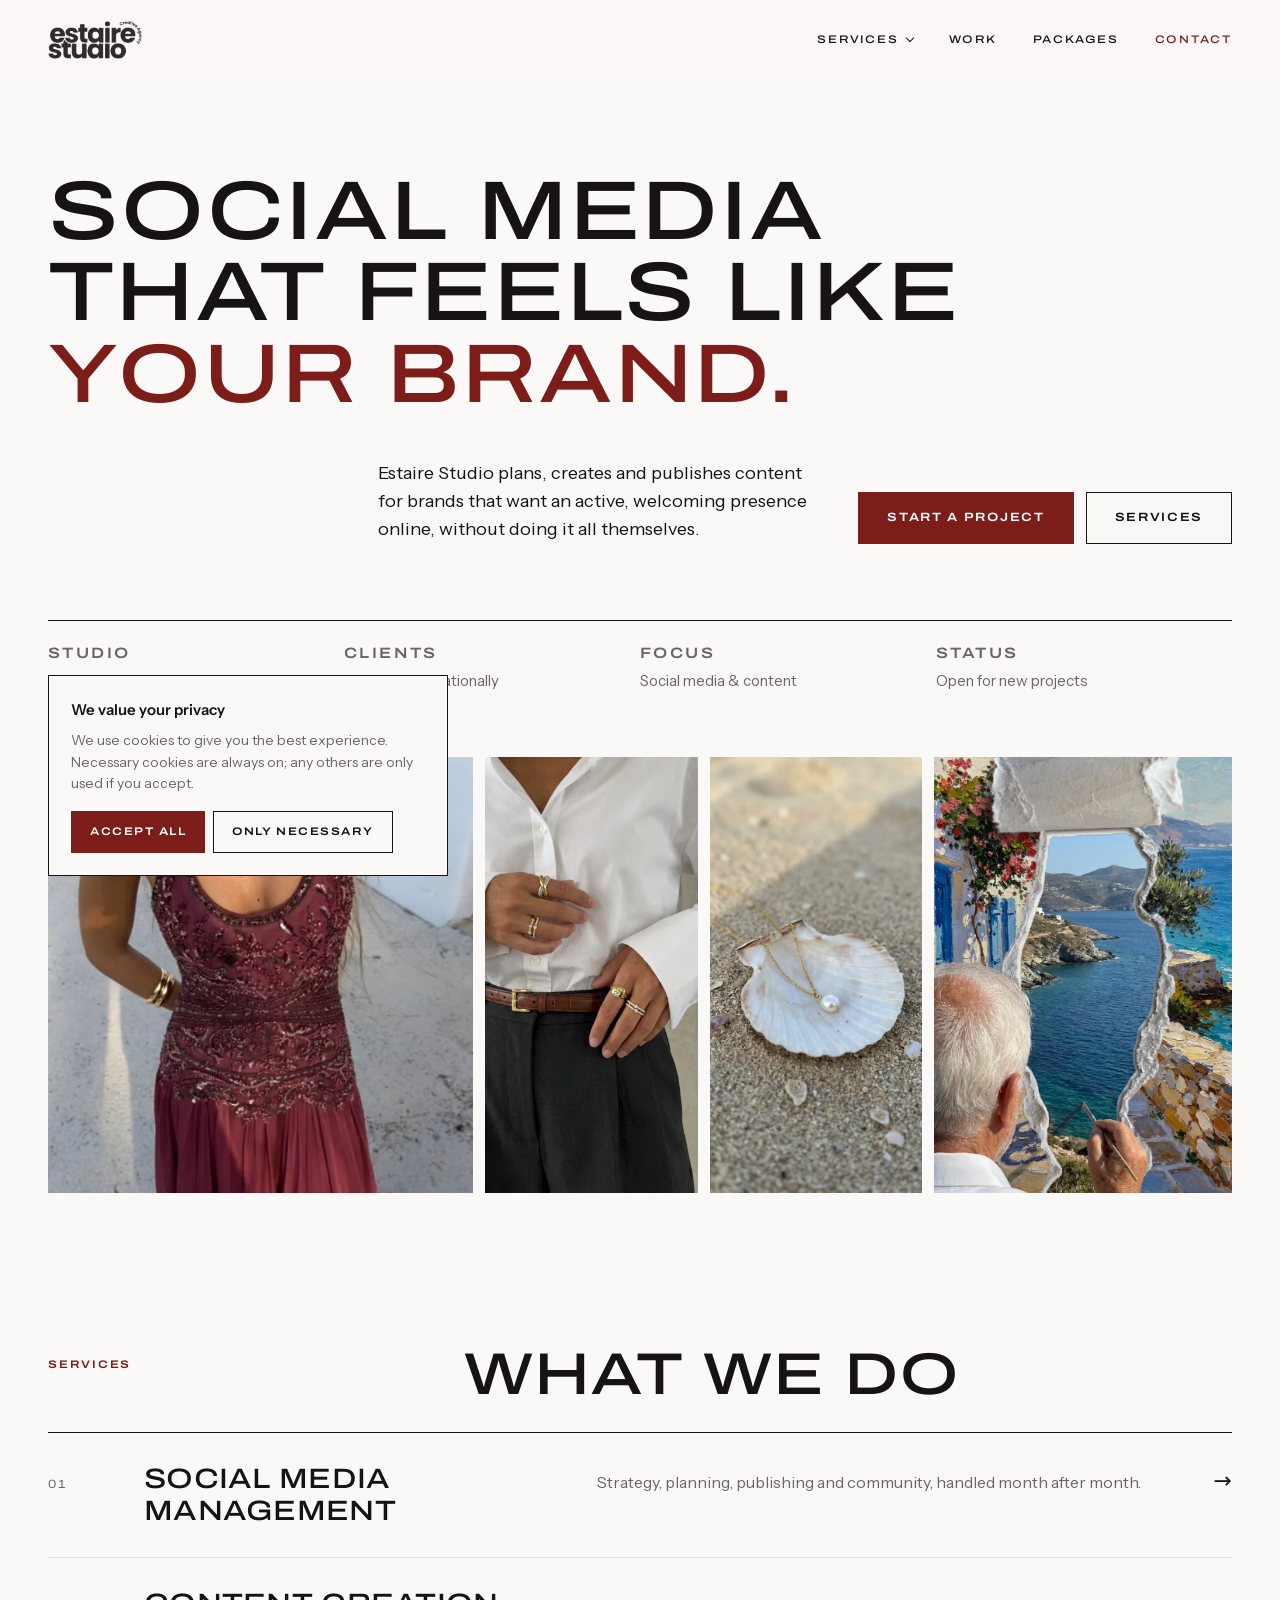
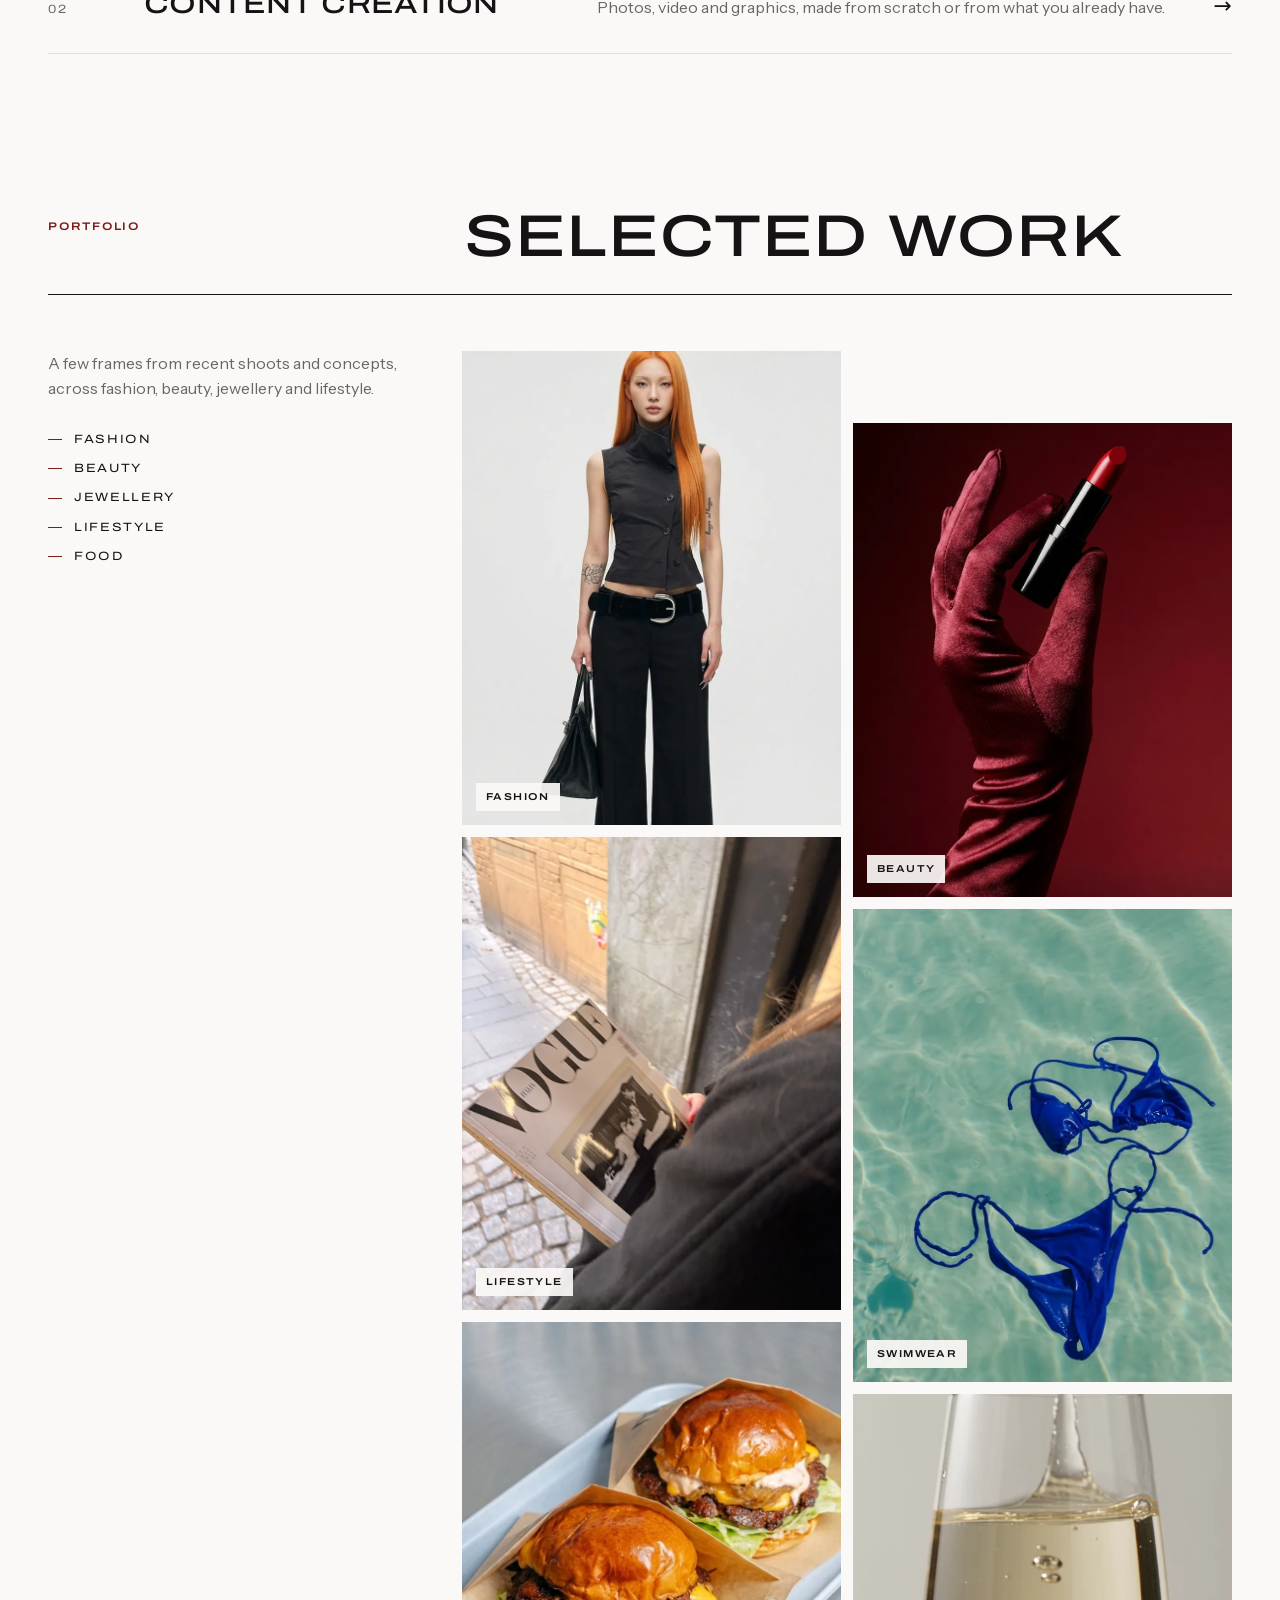
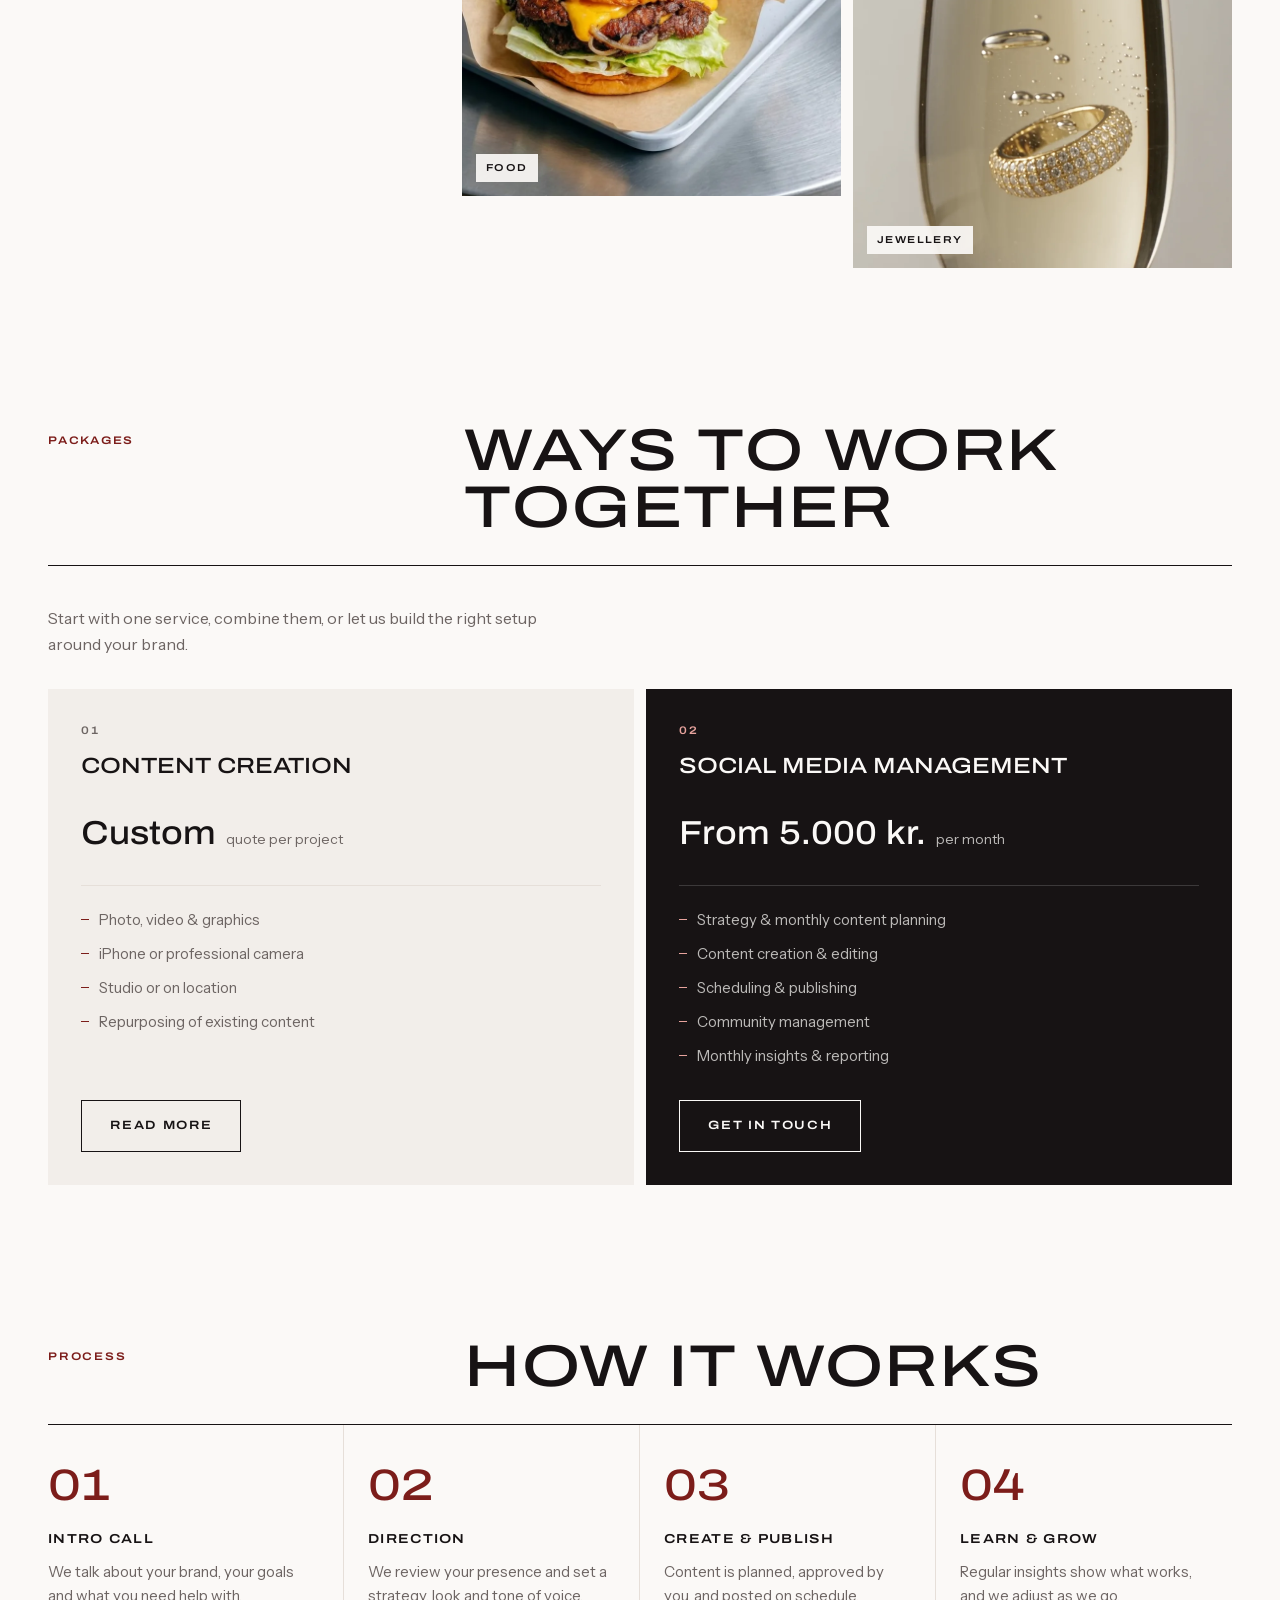
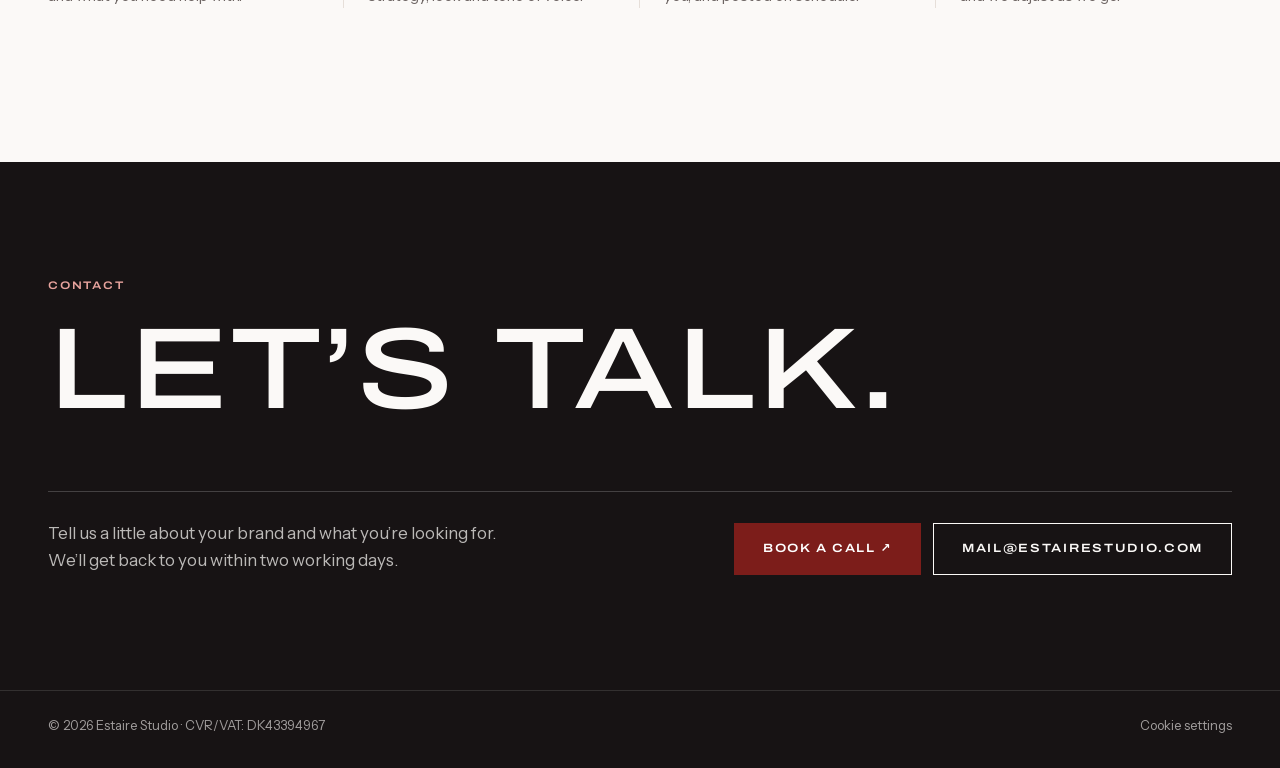
==== commit 446c74ef: "Ny forside og undersider for social media management og content creation - Forsiden erstatter coming" ====
--- a/index.html
+++ b/index.html
@@ -3,50 +3,186 @@
 <head>
 <meta charset="utf-8">
 <meta name="viewport" content="width=device-width, initial-scale=1">
-<title>Estaire Studio | New website coming soon</title>
-<meta name="description" content="Estaire Studio is working on a new website. Get in touch at mail@estairestudio.com.">
+<title>Estaire Studio | Social media management &amp; content creation</title>
+<meta name="description" content="Estaire Studio helps brands show up on social media with a clear direction, consistent content and a personal approach. Social media management and content creation.">
 <link rel="icon" href="/assets/estaire-logo.png">
-<link rel="preload" href="/assets/fonts/instrument-sans-600-latin.woff2" as="font" type="font/woff2" crossorigin>
-<style>
-@font-face{font-family:"Instrument Sans";font-style:normal;font-weight:400;font-display:swap;src:url(/assets/fonts/instrument-sans-400-latin.woff2) format("woff2")}
-@font-face{font-family:"Instrument Sans";font-style:normal;font-weight:600;font-display:swap;src:url(/assets/fonts/instrument-sans-600-latin.woff2) format("woff2")}
-@font-face{font-family:"Instrument Sans";font-style:normal;font-weight:700;font-display:swap;src:url(/assets/fonts/instrument-sans-700-latin.woff2) format("woff2")}
-
-:root{
-  --canvas:#fbf9f7;
-  --ink:#171314;
-  --muted:#6d6563;
-  --line:#ebe4df;
-  --accent-deep:#7c1d1a;
-}
-*,*::before,*::after{box-sizing:border-box}
-html,body{height:100%}
-body{margin:0;background:var(--canvas);color:var(--ink);font-family:"Instrument Sans",ui-sans-serif,system-ui,sans-serif;-webkit-font-smoothing:antialiased;display:flex;flex-direction:column;min-height:100svh}
-a{color:inherit;text-decoration:none}
-main{flex:1;display:flex;align-items:center;justify-content:center;padding:48px 24px;text-align:center}
-.inner{max-width:560px}
-.logo{height:64px;width:auto}
-.eyebrow{margin:40px 0 0;font-size:12px;font-weight:600;letter-spacing:.18em;text-transform:uppercase;color:var(--accent-deep)}
-h1{margin:14px 0 0;font-size:clamp(36px,6vw,56px);line-height:1.05;font-weight:700;letter-spacing:-.02em}
-p.lede{margin:18px auto 0;max-width:30rem;color:var(--muted);font-size:17px;line-height:1.6}
-.mail{display:inline-flex;align-items:center;height:52px;margin-top:32px;padding:0 28px;border-radius:999px;background:var(--accent-deep);color:#fff;font-weight:600;font-size:16px;transition:background .25s}
-.mail:hover{background:#5e1513}
-footer{padding:24px;border-top:1px solid var(--line);color:var(--muted);font-size:13px;text-align:center}
-:focus-visible{outline:2px solid var(--accent-deep);outline-offset:3px;border-radius:6px}
-</style>
+<link rel="preload" href="/assets/fonts/archivo-latin-wdth-normal.woff2" as="font" type="font/woff2" crossorigin>
+<link rel="preload" href="/assets/fonts/instrument-sans-400-latin.woff2" as="font" type="font/woff2" crossorigin>
+<link rel="stylesheet" href="/assets/site.css">
 </head>
 <body>
-<!-- Midlertidig forside. Den tidligere hjemmeside ligger paa /ai (password). -->
+
+<!-- ============ Header ============ -->
+<header class="header" id="top">
+  <nav class="wrap nav" aria-label="Main">
+    <a href="/" class="nav-logo" aria-label="Estaire Studio, home"><img src="/assets/estaire-logo-full.png" alt="Estaire Studio" width="1110" height="450"></a>
+    <div class="nav-links" id="nav-links">
+      <div class="dropdown">
+        <button class="dropdown-btn" type="button" aria-expanded="false" aria-controls="services-menu">Services</button>
+        <div class="dropdown-menu" id="services-menu">
+          <a href="/social-media-management/">Social media management <span>Strategy to publishing</span></a>
+          <a href="/content-creation/">Content creation <span>Photo, video &amp; graphics</span></a>
+        </div>
+      </div>
+      <a href="/#work">Work</a>
+      <a href="/#packages">Packages</a>
+      <a href="#contact" class="cta">Contact</a>
+    </div>
+    <button class="menu-btn" type="button" aria-expanded="false" aria-controls="nav-links" aria-label="Open menu"><span></span></button>
+  </nav>
+</header>
+
 <main>
-  <div class="inner">
-    <img class="logo" src="/assets/estaire-logo-full.png" alt="Estaire Studio" width="1110" height="450">
-    <p class="eyebrow">New website</p>
-    <h1>Coming soon.</h1>
-    <p class="lede">We're working on something new. In the meantime, we'd love to hear from you.</p>
-    <a class="mail" href="mailto:mail@estairestudio.com">mail@estairestudio.com</a>
+
+<!-- ============ Hero ============ -->
+<section class="hero">
+  <div class="wrap">
+    <div class="hero-grid">
+      <h1 class="display reveal">Social media<br>that feels like<br><em>your brand.</em></h1>
+      <div class="hero-side reveal">
+        <p>Estaire Studio plans, creates and publishes content for brands that want an active, welcoming presence online, without doing it all themselves.</p>
+        <div class="actions">
+          <a class="btn solid" href="#contact">Start a project</a>
+          <a class="btn" href="#services">Services</a>
+        </div>
+      </div>
+    </div>
+    <ul class="hero-meta reveal">
+      <li><span class="label">Studio</span><span>Estaire Studio, Denmark</span></li>
+      <li><span class="label">Clients</span><span>Working internationally</span></li>
+      <li><span class="label">Focus</span><span>Social media &amp; content</span></li>
+      <li><span class="label">Status</span><span>Open for new projects</span></li>
+    </ul>
+    <div class="hero-strip reveal">
+      <figure><img src="/assets/img/rod-kjole.webp" alt="Burgundy beaded gown in sunlight" fetchpriority="high" style="object-position:50% 30%"></figure>
+      <figure><img src="/assets/img/smykker-close-up.webp" alt="Gold rings on a white shirt"></figure>
+      <figure><img src="/assets/img/sand.webp" alt="Pearl necklace on a shell in the sand"></figure>
+      <figure><img src="/assets/img/greece.webp" alt="Painter in front of a Greek coastline" style="object-position:50% 40%"></figure>
+    </div>
   </div>
+</section>
+
+<!-- ============ Services index ============ -->
+<section class="section" id="services">
+  <div class="wrap">
+    <div class="section-head reveal">
+      <p class="label red">Services</p>
+      <h2 class="display">What we do</h2>
+    </div>
+    <ul class="index">
+      <li class="reveal"><a href="/social-media-management/"><span class="num">01</span><h3>Social media management</h3><p>Strategy, planning, publishing and community, handled month after month.</p><span class="arrow" aria-hidden="true">→</span></a></li>
+      <li class="reveal"><a href="/content-creation/"><span class="num">02</span><h3>Content creation</h3><p>Photos, video and graphics, made from scratch or from what you already have.</p><span class="arrow" aria-hidden="true">→</span></a></li>
+    </ul>
+  </div>
+</section>
+
+<!-- ============ Work ============ -->
+<section class="section" id="work">
+  <div class="wrap">
+    <div class="section-head reveal">
+      <p class="label red">Portfolio</p>
+      <h2 class="display">Selected work</h2>
+    </div>
+    <div class="work">
+      <div class="work-side reveal">
+        <p>A few frames from recent shoots and concepts, across fashion, beauty, jewellery and lifestyle.</p>
+        <ul class="work-tags">
+          <li>Fashion</li><li>Beauty</li><li>Jewellery</li><li>Lifestyle</li><li>Food</li>
+        </ul>
+      </div>
+      <div class="work-grid">
+        <figure class="reveal"><img src="/assets/img/orange-haar.webp" alt="Model with long orange hair in black" loading="lazy" style="object-position:50% 12%"><figcaption>Fashion</figcaption></figure>
+        <figure class="reveal"><img src="/assets/img/laebestift.webp" alt="Red lipstick in a satin-gloved hand" loading="lazy"><figcaption>Beauty</figcaption></figure>
+        <figure class="reveal"><img src="/assets/img/vogue.webp" alt="Reading a fashion magazine on a cobblestone street" loading="lazy" style="object-position:40% 55%"><figcaption>Lifestyle</figcaption></figure>
+        <figure class="reveal"><img src="/assets/img/bikini.webp" alt="Blue bikini floating in clear turquoise water" loading="lazy" style="object-position:50% 40%"><figcaption>Swimwear</figcaption></figure>
+        <figure class="reveal"><img src="/assets/img/burger.webp" alt="Two cheeseburgers on a tray" loading="lazy"><figcaption>Food</figcaption></figure>
+        <figure class="reveal"><img src="/assets/img/ring-champagne.webp" alt="Diamond ring sinking in a glass of champagne" loading="lazy" style="object-position:50% 50%"><figcaption>Jewellery</figcaption></figure>
+      </div>
+    </div>
+  </div>
+</section>
+
+<!-- ============ Packages ============ -->
+<section class="section" id="packages">
+  <div class="wrap">
+    <div class="section-head reveal">
+      <p class="label red">Packages</p>
+      <h2 class="display">Ways to work together</h2>
+    </div>
+    <div class="pk-top reveal">
+      <p>Start with one service, combine them, or let us build the right setup around your brand.</p>
+    </div>
+    <div class="packages">
+      <article class="pkg reveal">
+        <p class="label">01</p>
+        <h3>Content creation</h3>
+        <div class="price"><strong>Custom</strong><span>quote per project</span></div>
+        <ul><li>Photo, video &amp; graphics</li><li>iPhone or professional camera</li><li>Studio or on location</li><li>Repurposing of existing content</li></ul>
+        <div class="spacer"></div>
+        <a class="btn" href="/content-creation/#pricing">Read more</a>
+      </article>
+      <article class="pkg featured reveal">
+        <p class="label">02</p>
+        <h3>Social media management</h3>
+        <div class="price"><strong>From 5.000 kr.</strong><span>per month</span></div>
+        <ul><li>Strategy &amp; monthly content planning</li><li>Content creation &amp; editing</li><li>Scheduling &amp; publishing</li><li>Community management</li><li>Monthly insights &amp; reporting</li></ul>
+        <div class="spacer"></div>
+        <a class="btn" href="#contact">Get in touch</a>
+      </article>
+    </div>
+  </div>
+</section>
+
+<!-- ============ Process ============ -->
+<section class="section">
+  <div class="wrap">
+    <div class="section-head reveal">
+      <p class="label red">Process</p>
+      <h2 class="display">How it works</h2>
+    </div>
+    <ol class="steps reveal">
+      <li><p class="num">01</p><h3>Intro call</h3><p>We talk about your brand, your goals and what you need help with.</p></li>
+      <li><p class="num">02</p><h3>Direction</h3><p>We review your presence and set a strategy, look and tone of voice.</p></li>
+      <li><p class="num">03</p><h3>Create &amp; publish</h3><p>Content is planned, approved by you, and posted on schedule.</p></li>
+      <li><p class="num">04</p><h3>Learn &amp; grow</h3><p>Regular insights show what works, and we adjust as we go.</p></li>
+    </ol>
+  </div>
+</section>
+
+<!-- ============ Contact ============ -->
+<section class="contact" id="contact">
+  <div class="wrap">
+    <p class="label reveal">Contact</p>
+    <h2 class="display reveal">Let’s talk.</h2>
+    <div class="contact-row reveal">
+      <p>Tell us a little about your brand and what you’re looking for. We’ll get back to you within two working days.</p>
+      <div class="actions">
+        <a class="btn solid" href="https://calendly.com/mail-estairestudio/30min" target="_blank" rel="noopener">Book a call ↗</a>
+        <a class="btn" href="mailto:mail@estairestudio.com">mail@estairestudio.com</a>
+      </div>
+    </div>
+  </div>
+</section>
+
 </main>
-<footer>© <span id="year">2026</span> Estaire Studio · CVR/VAT: DK43394967</footer>
-<script>document.getElementById('year').textContent=new Date().getFullYear();</script>
+
+<footer class="footer">
+  <div class="wrap">
+    <span>© <span id="year">2026</span> Estaire Studio · CVR/VAT: DK43394967</span>
+    <span><button type="button" id="cookie-settings">Cookie settings</button></span>
+  </div>
+</footer>
+
+<!-- ============ Cookie-banner ============ -->
+<div class="cookie" id="cookie" role="dialog" aria-labelledby="cookie-title" aria-describedby="cookie-text" hidden>
+  <h2 id="cookie-title">We value your privacy</h2>
+  <p id="cookie-text">We use cookies to give you the best experience. Necessary cookies are always on; any others are only used if you accept.</p>
+  <div class="row">
+    <button class="btn solid" type="button" data-consent="all">Accept all</button>
+    <button class="btn" type="button" data-consent="necessary">Only necessary</button>
+  </div>
+</div>
+
+<script src="/assets/site.js"></script>
 </body>
 </html>
--- a/assets/site.css
+++ b/assets/site.css
@@ -0,0 +1,316 @@
+/* ---------- Fonts ---------- */
+@font-face{font-family:"Archivo";font-style:normal;font-weight:100 900;font-stretch:62% 125%;font-display:swap;src:url(/assets/fonts/archivo-latin-wdth-normal.woff2) format("woff2");unicode-range:U+0000-00FF,U+0131,U+0152-0153,U+02BB-02BC,U+02C6,U+02DA,U+02DC,U+2000-206F,U+20AC,U+2122,U+2191,U+2193,U+2212,U+2215,U+FEFF,U+FFFD}
+@font-face{font-family:"Archivo";font-style:normal;font-weight:100 900;font-stretch:62% 125%;font-display:swap;src:url(/assets/fonts/archivo-latin-ext-wdth-normal.woff2) format("woff2");unicode-range:U+0100-02AF,U+0304,U+0308,U+0329,U+1E00-1E9F,U+1EF2-1EFF,U+2020,U+20A0-20AB,U+20AD-20C0,U+2113,U+2C60-2C7F,U+A720-A7FF}
+@font-face{font-family:"Instrument Sans";font-style:normal;font-weight:400;font-display:swap;src:url(/assets/fonts/instrument-sans-400-latin.woff2) format("woff2")}
+@font-face{font-family:"Instrument Sans";font-style:normal;font-weight:500;font-display:swap;src:url(/assets/fonts/instrument-sans-500-latin.woff2) format("woff2")}
+@font-face{font-family:"Instrument Sans";font-style:normal;font-weight:600;font-display:swap;src:url(/assets/fonts/instrument-sans-600-latin.woff2) format("woff2")}
+
+/* ---------- Tokens ---------- */
+:root{
+  --paper:#fbf9f7;
+  --stone:#f2eeea;
+  --ink:#171314;
+  --muted:#6d6563;
+  --line:#e6dfd9;
+  --red:#7c1d1a;
+  --red-dark:#5e1513;
+  --wrap:1280px;
+  --pad:clamp(20px,4vw,48px);
+  --ease:cubic-bezier(.25,1,.5,1);
+  --wide:"Archivo",ui-sans-serif,system-ui,sans-serif;
+}
+
+/* ---------- Base ---------- */
+*,*::before,*::after{box-sizing:border-box}
+html{scroll-behavior:smooth;-webkit-text-size-adjust:100%}
+body{margin:0;background:var(--paper);color:var(--ink);font-family:"Instrument Sans",ui-sans-serif,system-ui,sans-serif;font-size:16px;line-height:1.6;-webkit-font-smoothing:antialiased;overflow-x:hidden}
+img,video{display:block;max-width:100%}
+a{color:inherit;text-decoration:none}
+h1,h2,h3,h4,p,ul,ol,dl,dd,figure{margin:0}
+ul,ol{padding:0;list-style:none}
+button{font:inherit;color:inherit;background:none;border:0;padding:0;cursor:pointer}
+:focus-visible{outline:2px solid var(--red);outline-offset:3px;border-radius:4px}
+.wrap{max-width:var(--wrap);margin:0 auto;padding:0 var(--pad)}
+.label{font-family:var(--wide);font-stretch:118%;font-weight:600;font-size:11px;letter-spacing:.16em;text-transform:uppercase}
+.label.red{color:var(--red)}
+.display{font-family:var(--wide);font-stretch:125%;font-weight:500;text-transform:uppercase;letter-spacing:.01em;line-height:.98}
+.muted{color:var(--muted)}
+.link{display:inline-flex;align-items:center;gap:10px;font-family:var(--wide);font-stretch:118%;font-weight:600;font-size:12px;letter-spacing:.14em;text-transform:uppercase;padding-bottom:6px;border-bottom:1px solid currentColor;transition:color .25s,gap .3s var(--ease)}
+.link:hover{color:var(--red);gap:16px}
+.btn{display:inline-flex;align-items:center;justify-content:center;gap:10px;height:52px;padding:0 28px;border:1px solid var(--ink);font-family:var(--wide);font-stretch:118%;font-weight:600;font-size:12px;letter-spacing:.14em;text-transform:uppercase;transition:background .25s,color .25s,border-color .25s}
+.btn:hover{background:var(--ink);color:var(--paper)}
+.btn.solid{background:var(--red);border-color:var(--red);color:#fff}
+.btn.solid:hover{background:var(--red-dark);border-color:var(--red-dark)}
+
+/* reveal */
+.reveal{opacity:0;transform:translateY(20px);transition:opacity .9s var(--ease),transform .9s var(--ease)}
+.reveal.in{opacity:1;transform:none}
+@media (prefers-reduced-motion:reduce){html{scroll-behavior:auto}.reveal{opacity:1;transform:none;transition:none}}
+
+/* ---------- Header ---------- */
+.header{position:sticky;top:0;z-index:40;background:rgba(251,249,247,.86);backdrop-filter:blur(12px);-webkit-backdrop-filter:blur(12px);border-bottom:1px solid transparent;transition:border-color .3s}
+.header.scrolled{border-color:var(--line)}
+.nav{display:flex;align-items:center;justify-content:space-between;height:80px}
+.nav-logo img{height:38px;width:auto}
+.nav-links{display:flex;gap:36px}
+.nav-links a{font-family:var(--wide);font-stretch:118%;font-weight:500;font-size:11px;letter-spacing:.16em;text-transform:uppercase;padding:6px 0;border-bottom:1px solid transparent;transition:border-color .25s,color .25s}
+.nav-links a:hover{border-color:currentColor}
+.nav-links a.cta{color:var(--red)}
+.menu-btn{display:none;width:44px;height:44px;align-items:center;justify-content:center}
+.menu-btn span,.menu-btn span::before{display:block;width:22px;height:1.5px;background:var(--ink);position:relative;transition:transform .3s var(--ease)}
+.menu-btn span::before{content:"";position:absolute;top:7px;left:0}
+.menu-open .menu-btn span{transform:translateY(3.5px) rotate(45deg)}
+.menu-open .menu-btn span::before{transform:translateY(-7px) rotate(-90deg)}
+@media (max-width:860px){
+  .nav{height:68px}.nav-logo img{height:32px}
+  .menu-btn{display:inline-flex}
+  .nav-links{position:fixed;inset:68px 0 auto 0;flex-direction:column;gap:0;background:var(--paper);border-bottom:1px solid var(--line);padding:8px var(--pad) 24px;max-height:0;overflow:hidden;opacity:0;transition:max-height .45s var(--ease),opacity .3s}
+  .menu-open .nav-links{max-height:420px;opacity:1}
+  .nav-links a{font-size:14px;padding:16px 0;border-bottom:1px solid var(--line)}
+}
+
+/* ---------- Hero ---------- */
+.hero{padding:clamp(48px,7vw,96px) 0 0}
+.hero-grid{display:grid;grid-template-columns:1fr;gap:clamp(28px,3.5vw,48px)}
+.hero h1{font-size:clamp(38px,6.5vw,100px)}
+.hero h1 em{font-style:normal;color:var(--red)}
+.hero-side{justify-self:end;display:grid;grid-template-columns:minmax(0,28rem) auto;gap:32px;align-items:end}
+.hero-side p{font-size:18px;line-height:1.55}
+.hero-side .actions{display:flex;flex-wrap:wrap;gap:12px}
+.hero-meta{margin-top:clamp(48px,6vw,80px);border-top:1px solid var(--ink);display:grid;grid-template-columns:repeat(4,1fr)}
+.hero-meta li{padding:16px 16px 0 0}
+.hero-meta li span{display:block;margin-top:4px;font-size:15px;color:var(--muted)}
+.hero-strip{margin-top:clamp(40px,5vw,64px);display:grid;grid-template-columns:2fr 1fr 1fr 1.4fr;gap:12px;height:clamp(260px,34vw,480px)}
+.hero-strip figure{overflow:hidden;background:var(--stone)}
+.hero-strip img{width:100%;height:100%;object-fit:cover;transition:transform 1.2s var(--ease)}
+.hero-strip figure:hover img{transform:scale(1.04)}
+@media (max-width:860px){
+  .hero-side{justify-self:stretch;grid-template-columns:1fr;gap:24px}
+  .hero-meta{grid-template-columns:1fr 1fr;row-gap:8px}
+  .hero-strip{grid-template-columns:1.4fr 1fr;grid-template-rows:1fr 1fr;height:auto}
+  .hero-strip figure{aspect-ratio:3/4}
+  .hero-strip figure:first-child{grid-row:span 2;aspect-ratio:auto}
+  .hero-strip figure:nth-child(4){display:none}
+}
+
+/* ---------- Section frame ---------- */
+.section{padding-top:clamp(96px,12vw,168px)}
+.section-head{display:grid;grid-template-columns:1fr 2fr;gap:32px;align-items:baseline;padding-bottom:28px;border-bottom:1px solid var(--ink)}
+.section-head h2{font-size:clamp(30px,4.6vw,64px)}
+.section-head .label{align-self:start;padding-top:10px}
+@media (max-width:860px){.section-head{grid-template-columns:1fr;gap:14px}}
+
+/* ---------- Services index ---------- */
+.index li a{display:grid;grid-template-columns:72px 1.2fr 1.6fr 40px;gap:24px;align-items:baseline;padding:30px 0;border-bottom:1px solid var(--line);transition:padding .4s var(--ease)}
+.index .num{font-family:var(--wide);font-stretch:118%;font-size:12px;letter-spacing:.14em;color:var(--muted)}
+.index h3{font-family:var(--wide);font-stretch:118%;font-weight:500;font-size:clamp(20px,2.2vw,28px);text-transform:uppercase;letter-spacing:.01em;line-height:1.15}
+.index p{color:var(--muted)}
+.index .arrow{justify-self:end;font-size:22px;transition:transform .4s var(--ease),color .3s}
+.index li a:hover{padding-left:12px}
+.index li a:hover .arrow{transform:translateX(6px);color:var(--red)}
+.index li a:hover h3{color:var(--red)}
+@media (max-width:860px){
+  .index li a{grid-template-columns:44px 1fr 24px;row-gap:8px}
+  .index .num{grid-column:1;grid-row:1}
+  .index h3{grid-column:2;grid-row:1}
+  .index .arrow{grid-column:3;grid-row:1}
+  .index p{grid-column:2;grid-row:2}
+}
+
+/* ---------- Social media management ---------- */
+.smm{display:grid;grid-template-columns:1fr 1.15fr;gap:clamp(40px,7vw,120px);padding-top:56px}
+.smm-left{position:sticky;top:120px;align-self:start}
+.smm-left .lead{font-size:clamp(20px,1.9vw,26px);line-height:1.4}
+.smm-left p+p{margin-top:18px}
+.smm-left p:not(.lead){color:var(--muted);font-size:16px;max-width:32rem}
+.smm-left figure{margin-top:40px;aspect-ratio:4/5;max-width:360px;overflow:hidden;background:var(--stone)}
+.smm-left figure img{width:100%;height:100%;object-fit:cover}
+.def{border-top:1px solid var(--line)}
+.def>div{display:grid;grid-template-columns:200px 1fr;gap:24px;padding:28px 0;border-bottom:1px solid var(--line)}
+.def dt{font-family:var(--wide);font-stretch:118%;font-weight:600;font-size:13px;letter-spacing:.1em;text-transform:uppercase;line-height:1.45}
+.def dd{color:var(--muted)}
+.def dd strong{display:block;color:var(--ink);font-weight:600;margin-bottom:4px}
+.def dd p+p{margin-top:16px}
+@media (max-width:960px){.smm{grid-template-columns:1fr}.smm-left{position:static}.smm-left figure{display:none}}
+@media (max-width:600px){.def>div{grid-template-columns:1fr;gap:10px}}
+
+/* ---------- Content creation ---------- */
+.cc-intro{display:grid;grid-template-columns:1fr 2fr;gap:32px;padding-top:56px}
+.cc-intro p{font-size:clamp(19px,1.8vw,24px);line-height:1.45;max-width:46rem}
+.cc-cols{margin-top:64px;display:grid;grid-template-columns:repeat(3,1fr);gap:0;border-top:1px solid var(--line)}
+.cc-cols>div{padding:28px 24px 0 0;border-right:1px solid var(--line);padding-left:24px}
+.cc-cols>div:first-child{padding-left:0}
+.cc-cols>div:last-child{border-right:0}
+.cc-cols h3{font-family:var(--wide);font-stretch:118%;font-weight:600;font-size:13px;letter-spacing:.1em;text-transform:uppercase;margin-bottom:16px}
+.cc-cols li{position:relative;padding:7px 0 7px 18px;color:var(--muted);font-size:15px;line-height:1.45}
+.cc-cols li::before{content:"";position:absolute;left:0;top:16px;width:8px;height:1px;background:var(--red)}
+@media (max-width:960px){.cc-intro{grid-template-columns:1fr}.cc-cols{grid-template-columns:1fr 1fr;row-gap:32px}.cc-cols>div:nth-child(2){border-right:0}.cc-cols>div:nth-child(3){padding-left:0}}
+@media (max-width:560px){.cc-cols{grid-template-columns:1fr}.cc-cols>div{border-right:0;padding-left:0}}
+
+/* ---------- Phases (proces i to kolonner) ---------- */
+.phases-wrap{margin-top:clamp(64px,8vw,104px)}
+.phases-title{font-family:var(--wide);font-stretch:125%;font-weight:500;font-size:clamp(22px,2.4vw,32px);text-transform:uppercase;letter-spacing:.01em}
+.phases{margin-top:36px;display:grid;grid-template-columns:1fr 1fr;grid-template-rows:repeat(3,auto);grid-auto-flow:column;column-gap:clamp(32px,5vw,80px)}
+.phase{display:grid;grid-template-columns:190px 1fr;gap:24px;padding:26px 0;border-top:1px solid var(--line)}
+.phase h4{font-weight:600;font-size:16px;line-height:1.45}
+.phase p{color:var(--muted);font-size:15px;line-height:1.65}
+@media (max-width:960px){.phases{grid-template-columns:1fr;grid-template-rows:none;grid-auto-flow:row}}
+@media (max-width:560px){.phase{grid-template-columns:1fr;gap:8px}}
+
+/* ---------- Work ---------- */
+.work{display:grid;grid-template-columns:1fr 2.2fr;gap:clamp(32px,5vw,72px);padding-top:56px}
+.work-side{position:sticky;top:120px;align-self:start}
+.work-side p{color:var(--muted);max-width:22rem}
+.work-tags{margin-top:28px;display:grid;gap:10px}
+.work-tags li{font-family:var(--wide);font-stretch:118%;font-size:12px;letter-spacing:.14em;text-transform:uppercase}
+.work-tags li::before{content:"";display:inline-block;width:14px;height:1px;background:var(--red);vertical-align:middle;margin-right:12px}
+.work-grid{display:grid;grid-template-columns:1fr 1fr;gap:12px}
+.work-grid figure{position:relative;overflow:hidden;background:var(--stone);aspect-ratio:4/5}
+.work-grid figure:nth-child(3n+1){aspect-ratio:4/5}
+.work-grid figure:nth-child(even){transform:translateY(72px)}
+.work-grid{padding-bottom:72px}
+.work-grid img{width:100%;height:100%;object-fit:cover;transition:transform 1.2s var(--ease)}
+.work-grid figure:hover img{transform:scale(1.04)}
+.work-grid figcaption{position:absolute;left:14px;bottom:14px;background:rgba(251,249,247,.92);padding:6px 10px;font-family:var(--wide);font-stretch:118%;font-size:10px;font-weight:600;letter-spacing:.14em;text-transform:uppercase}
+@media (max-width:860px){.work{grid-template-columns:1fr}.work-side{position:static}.work-grid figure:nth-child(even){transform:translateY(40px)}.work-grid{padding-bottom:40px}}
+
+/* ---------- Packages ---------- */
+.pk-top{padding-top:40px}
+.pk-top p{color:var(--muted);max-width:34rem}
+.packages{margin-top:32px;display:grid;grid-template-columns:repeat(2,1fr);gap:12px}
+.pkg{display:flex;flex-direction:column;background:var(--stone);padding:clamp(24px,2.6vw,36px)}
+.pkg.featured{background:var(--ink);color:var(--paper)}
+.pkg .label{color:var(--muted)}
+.pkg.featured .label{color:#e7a39d}
+.pkg h3{margin-top:14px;font-family:var(--wide);font-stretch:118%;font-weight:500;font-size:22px;text-transform:uppercase;line-height:1.15}
+.pkg .price{margin-top:28px;display:flex;align-items:baseline;flex-wrap:wrap;gap:4px 10px;padding-bottom:24px;border-bottom:1px solid var(--line)}
+.pkg.featured .price{border-color:rgba(255,255,255,.16)}
+.pkg .price strong{font-family:var(--wide);font-stretch:112%;font-weight:500;font-size:clamp(28px,2.6vw,36px);white-space:nowrap}
+.pkg .price span{font-size:14px;color:var(--muted)}
+.pkg.featured .price span,.pkg.featured li{color:rgba(251,249,247,.72)}
+.pkg ul{margin-top:22px;display:grid;gap:10px;font-size:15px}
+.pkg li{position:relative;padding-left:18px;color:var(--muted)}
+.pkg li::before{content:"";position:absolute;left:0;top:11px;width:8px;height:1px;background:var(--red)}
+.pkg.featured li::before{background:#e7a39d}
+.pkg .btn{margin-top:auto;align-self:flex-start}
+.pkg .spacer{flex:1;min-height:32px}
+.pkg.featured .btn{border-color:var(--paper)}
+.pkg.featured .btn:hover{background:var(--paper);color:var(--ink)}
+@media (max-width:960px){.packages{grid-template-columns:1fr;max-width:560px}}
+
+/* ---------- Process ---------- */
+.steps{display:grid;grid-template-columns:repeat(4,1fr);padding-top:0}
+.steps li{padding:28px 24px 0 0;border-right:1px solid var(--line);padding-left:24px}
+.steps li:first-child{padding-left:0}
+.steps li:last-child{border-right:0}
+.steps .num{font-family:var(--wide);font-stretch:125%;font-weight:500;font-size:44px;line-height:1;color:var(--red)}
+.steps h3{margin-top:22px;font-family:var(--wide);font-stretch:118%;font-weight:600;font-size:13px;letter-spacing:.1em;text-transform:uppercase}
+.steps p{margin-top:10px;color:var(--muted);font-size:15px}
+@media (max-width:860px){.steps{grid-template-columns:1fr 1fr;row-gap:36px}.steps li:nth-child(2){border-right:0}.steps li:nth-child(3){padding-left:0}}
+@media (max-width:520px){.steps{grid-template-columns:1fr}.steps li{border-right:0;padding-left:0}}
+
+/* ---------- Contact ---------- */
+.contact{margin-top:clamp(96px,12vw,168px);background:var(--ink);color:var(--paper);padding:clamp(72px,9vw,128px) 0}
+.contact .label{color:#e7a39d}
+.contact h2{margin-top:20px;font-size:clamp(44px,9vw,140px)}
+.contact-row{margin-top:clamp(40px,5vw,64px);display:flex;justify-content:space-between;align-items:flex-end;gap:32px;flex-wrap:wrap;padding-top:28px;border-top:1px solid rgba(251,249,247,.2)}
+.contact-row p{max-width:30rem;color:rgba(251,249,247,.72);font-size:17px}
+.contact .actions{display:flex;flex-wrap:wrap;gap:12px}
+.contact .btn{border-color:var(--paper)}
+.contact .btn:hover{background:var(--paper);color:var(--ink)}
+.contact .btn.solid{border-color:var(--red)}
+.contact .btn.solid:hover{background:var(--red-dark);border-color:var(--red-dark);color:#fff}
+
+/* ---------- Footer ---------- */
+.footer{background:var(--ink);color:rgba(251,249,247,.6);font-size:13px}
+.footer .wrap{display:flex;justify-content:space-between;gap:16px;flex-wrap:wrap;padding-top:24px;padding-bottom:32px;border-top:1px solid rgba(251,249,247,.12)}
+.footer a:hover,.footer button:hover{color:var(--paper)}
+
+/* ---------- Cookie ---------- */
+.cookie{position:fixed;left:var(--pad);bottom:24px;z-index:60;max-width:400px;background:var(--paper);border:1px solid var(--ink);padding:22px;opacity:0;transform:translateY(16px);transition:opacity .4s var(--ease),transform .4s var(--ease);pointer-events:none}
+.cookie.show{opacity:1;transform:none;pointer-events:auto}
+.cookie h2{font-size:15px;font-weight:600}
+.cookie p{margin-top:8px;color:var(--muted);font-size:14px;line-height:1.55}
+.cookie .row{margin-top:16px;display:flex;flex-wrap:wrap;gap:8px}
+.cookie .btn{height:42px;padding:0 18px;font-size:11px}
+@media (max-width:520px){.cookie{left:12px;right:12px;bottom:12px;max-width:none}.cookie .btn{flex:1}}
+
+/* ---------- Services-dropdown ---------- */
+.dropdown{position:relative}
+.dropdown-btn{display:inline-flex;align-items:center;gap:8px;font-family:var(--wide);font-stretch:118%;font-weight:500;font-size:11px;letter-spacing:.16em;text-transform:uppercase;padding:6px 0;border-bottom:1px solid transparent}
+.dropdown-btn::after{content:"";width:6px;height:6px;border-right:1.5px solid currentColor;border-bottom:1.5px solid currentColor;transform:translateY(-2px) rotate(45deg);transition:transform .3s var(--ease)}
+.dropdown.open .dropdown-btn::after{transform:translateY(1px) rotate(225deg)}
+.dropdown-menu{position:absolute;top:calc(100% + 18px);left:-22px;min-width:280px;background:var(--paper);border:1px solid var(--ink);padding:8px 0;opacity:0;visibility:hidden;transform:translateY(8px);transition:opacity .25s,transform .3s var(--ease),visibility .25s}
+.dropdown-menu::before{content:"";position:absolute;left:0;right:0;top:-20px;height:20px}
+.dropdown.open .dropdown-menu{opacity:1;visibility:visible;transform:none}
+@media (hover:hover) and (min-width:861px){.dropdown:hover .dropdown-menu{opacity:1;visibility:visible;transform:none}.dropdown:hover .dropdown-btn::after{transform:translateY(1px) rotate(225deg)}}
+.nav-links .dropdown-menu a{display:flex;justify-content:space-between;align-items:center;gap:16px;padding:14px 22px;border:0;font-size:11px}
+.nav-links .dropdown-menu a+a{border-top:1px solid var(--line)}
+.nav-links .dropdown-menu a span{font-family:"Instrument Sans",sans-serif;font-size:13px;letter-spacing:0;text-transform:none;color:var(--muted);font-stretch:100%}
+.nav-links .dropdown-menu a:hover{color:var(--red)}
+.nav-links a[aria-current="page"]{color:var(--red)}
+@media (max-width:860px){
+  .menu-open .nav-links{max-height:600px}
+  .dropdown-btn{width:100%;justify-content:space-between;font-size:14px;padding:16px 0;border-bottom:1px solid var(--line)}
+  .dropdown-btn::after{display:none}
+  .dropdown-menu{position:static;min-width:0;border:0;padding:0;opacity:1;visibility:visible;transform:none}
+  .dropdown-menu::before{display:none}
+  .nav-links .dropdown-menu a{padding:14px 0 14px 18px;border-bottom:1px solid var(--line);font-size:13px}
+  .nav-links .dropdown-menu a+a{border-top:0}
+  .nav-links .dropdown-menu a span{display:none}
+}
+
+/* ---------- Undersider ---------- */
+.page-hero{padding:clamp(48px,7vw,96px) 0 0}
+.page-hero .label{display:flex;gap:10px;align-items:center}
+.page-hero .label a{color:var(--muted)}
+.page-hero .label a:hover{color:var(--ink)}
+.page-hero h1{margin-top:22px;font-size:clamp(38px,6.5vw,100px)}
+.page-intro{margin-top:clamp(28px,3.5vw,48px);display:grid;grid-template-columns:minmax(0,34rem) auto;justify-content:space-between;gap:32px;align-items:end;padding-top:28px;border-top:1px solid var(--ink)}
+.page-intro p{font-size:19px;line-height:1.55}
+.page-intro .actions{display:flex;flex-wrap:wrap;gap:12px}
+.page-strip{margin-top:clamp(40px,5vw,64px);display:grid;grid-template-columns:1.5fr 1fr 1fr;gap:12px;height:clamp(240px,32vw,460px)}
+.page-strip figure{overflow:hidden;background:var(--stone)}
+.page-strip img{width:100%;height:100%;object-fit:cover}
+.page-body{padding-top:clamp(72px,9vw,128px)}
+.page-body .smm,.page-body .cc-intro{padding-top:0}
+.packages.single{grid-template-columns:1fr;max-width:620px}
+.pk-note{margin-top:20px;color:var(--muted);font-size:15px;max-width:620px}
+.next-service{margin-top:clamp(96px,12vw,168px)}
+.next-service a{display:flex;justify-content:space-between;align-items:baseline;gap:24px;padding:36px 0;border-top:1px solid var(--ink);border-bottom:1px solid var(--ink)}
+.next-service .small{display:block;margin-bottom:12px}
+.next-service h2{font-size:clamp(28px,4.6vw,64px);transition:color .3s}
+.next-service .arrow{font-size:clamp(24px,3vw,40px);transition:transform .4s var(--ease)}
+.next-service a:hover h2{color:var(--red)}
+.next-service a:hover .arrow{transform:translateX(10px)}
+@media (max-width:860px){
+  .page-intro{grid-template-columns:1fr}
+  .page-strip{grid-template-columns:1fr 1fr;height:auto}
+  .page-strip figure{aspect-ratio:3/4}
+  .page-strip figure:first-child{grid-column:span 2;aspect-ratio:4/3}
+}
+
+/* ---------- Tre pakker (SMM) ---------- */
+.packages.three{grid-template-columns:repeat(3,1fr);margin-top:40px}
+.pkg .posts{margin-top:8px;font-weight:600;font-style:italic;font-size:15px}
+.pkg .fine{margin-top:20px;font-size:13px;font-style:italic;color:var(--muted);line-height:1.5}
+.pkg.featured .fine{color:rgba(251,249,247,.6)}
+@media (max-width:1100px){.packages.three{gap:10px}.packages.three .pkg{padding:22px}.packages.three .pkg ul{font-size:14px}}
+@media (max-width:960px){.packages.three{grid-template-columns:1fr;max-width:620px}.packages.three .pkg{padding:28px}.packages.three .pkg ul{font-size:15px}}
+.packages.three .price strong{font-size:clamp(24px,2vw,30px)}
+/* Pakkerne (SMM) er bredere end resten af siden, med luft ud til kanten og imellem */
+.packages.three{width:100vw;max-width:none;margin-left:calc(50% - 50vw);padding:0 5vw;gap:clamp(16px,1.7vw,28px)}
+.packages.three .pkg{padding:clamp(28px,3vw,56px)}
+@media (max-width:960px){.packages.three{max-width:none;padding:0 var(--pad);gap:16px}}
+
+/* ---------- Content creation: custom pris ---------- */
+.custom{padding-top:40px}
+.custom .lead{font-size:clamp(19px,1.8vw,24px);line-height:1.45;max-width:46rem}
+.custom-grid{margin-top:48px;display:grid;grid-template-columns:repeat(3,1fr);border-top:1px solid var(--line)}
+.custom-grid>div{padding:28px 24px 0;border-right:1px solid var(--line)}
+.custom-grid>div:first-child{padding-left:0}
+.custom-grid>div:last-child{border-right:0}
+.custom-grid h3{font-family:var(--wide);font-stretch:118%;font-weight:600;font-size:13px;letter-spacing:.1em;text-transform:uppercase}
+.custom-grid p{margin-top:12px;color:var(--muted);font-size:15px}
+.custom .actions{margin-top:44px;display:flex;flex-wrap:wrap;gap:12px}
+@media (max-width:860px){.custom-grid{grid-template-columns:1fr}.custom-grid>div{padding:24px 0;border-right:0;border-bottom:1px solid var(--line)}}
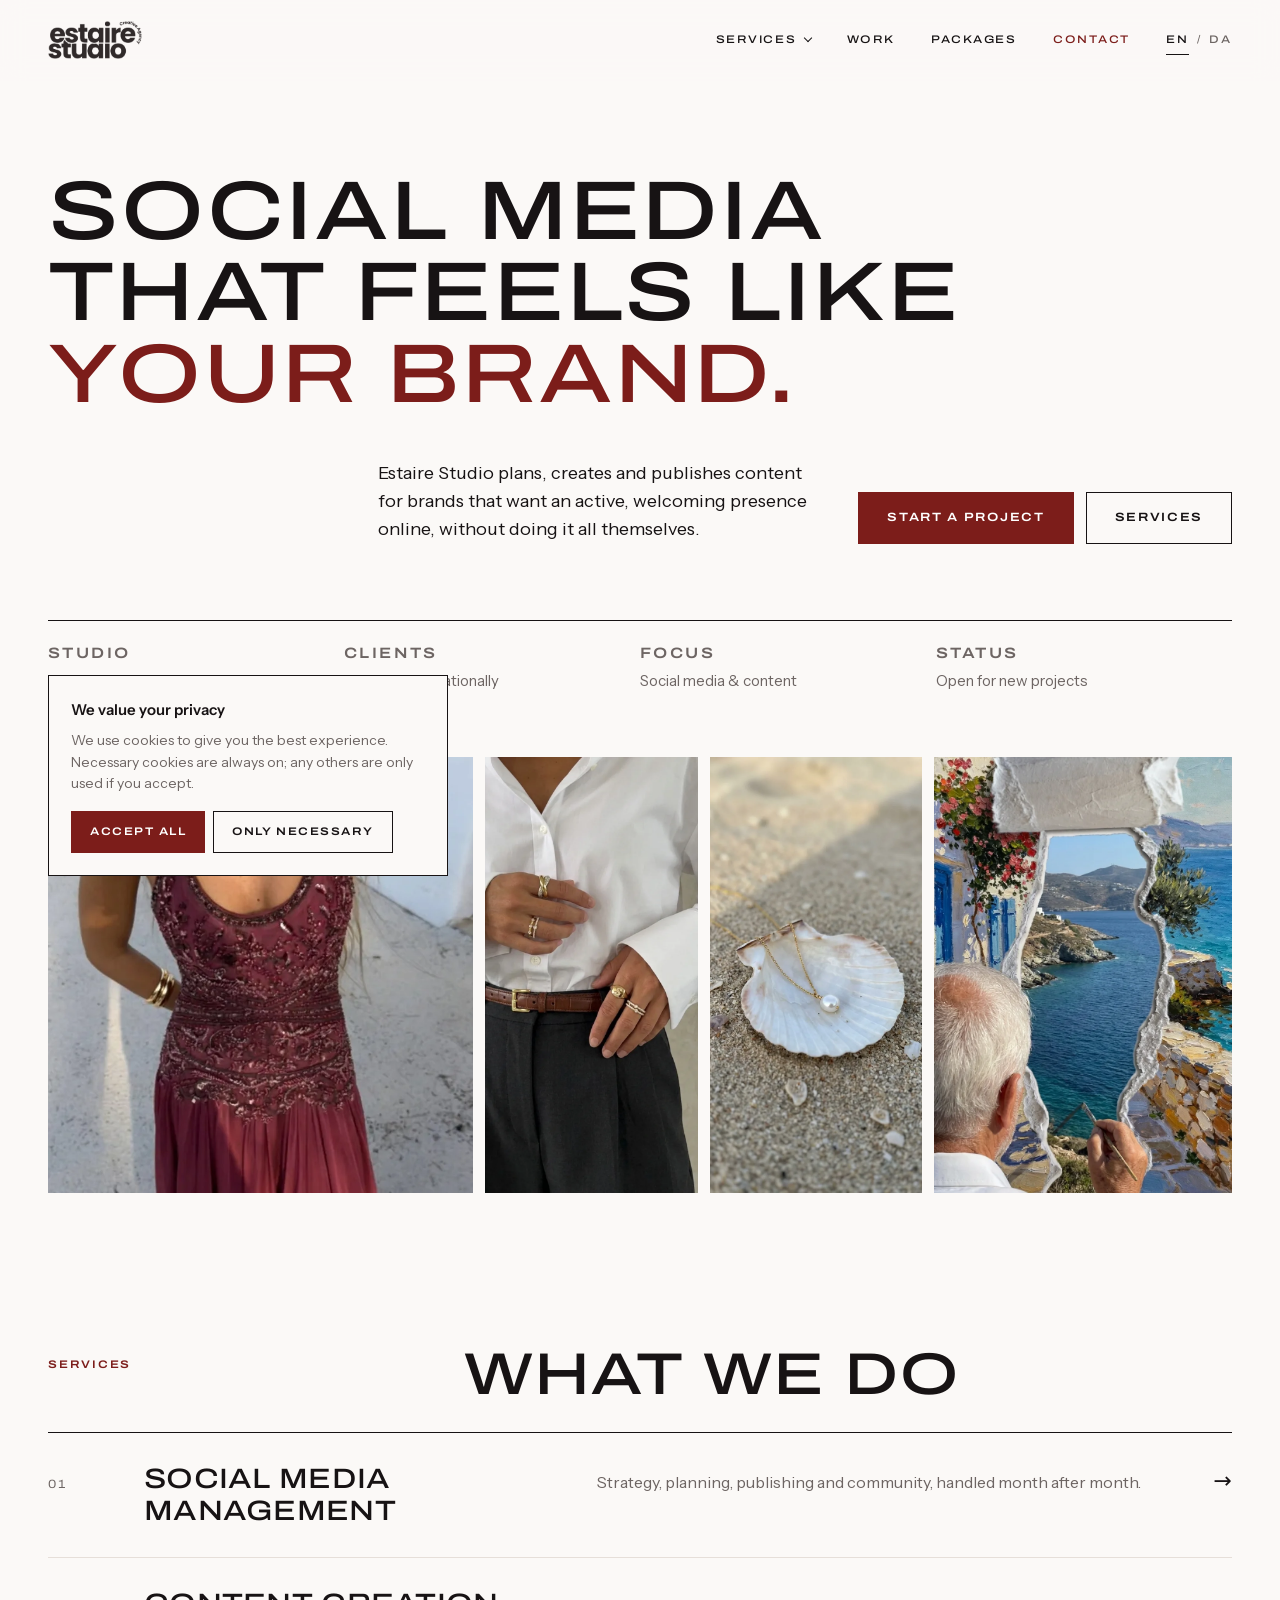
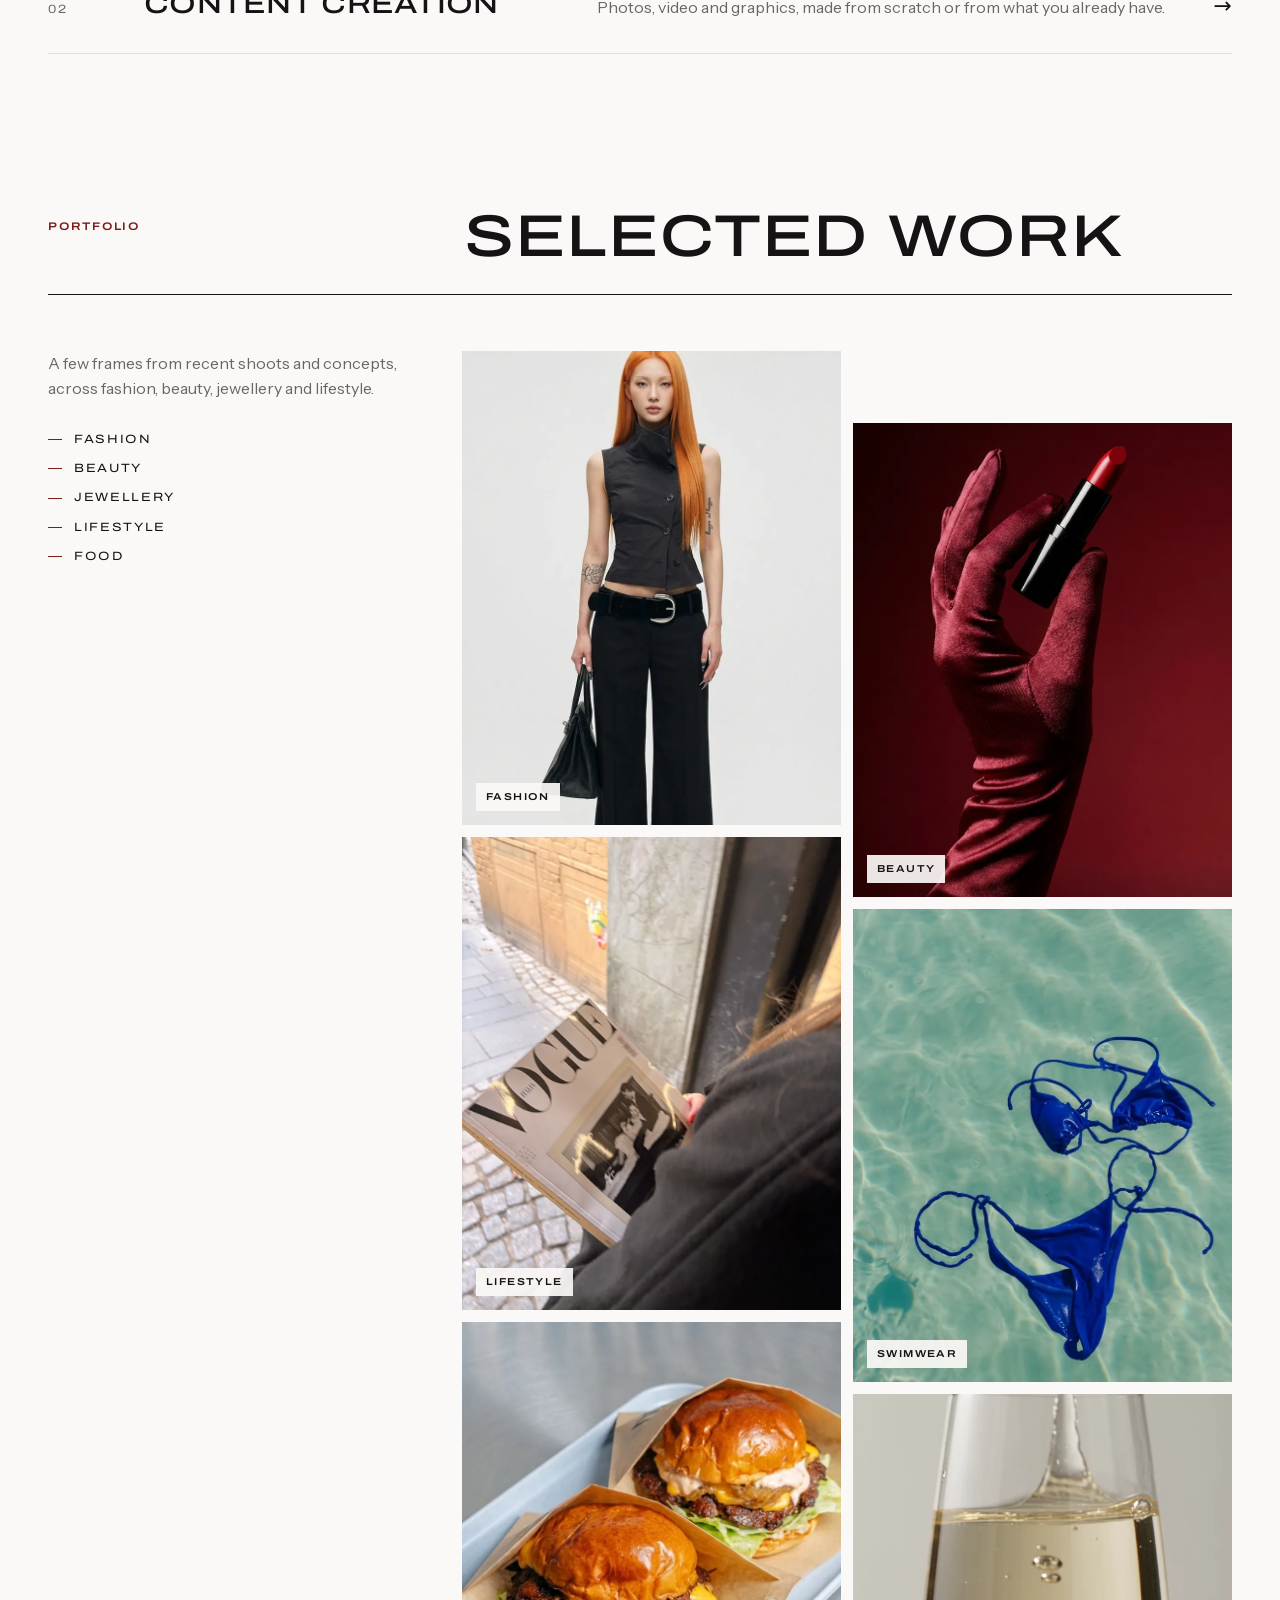
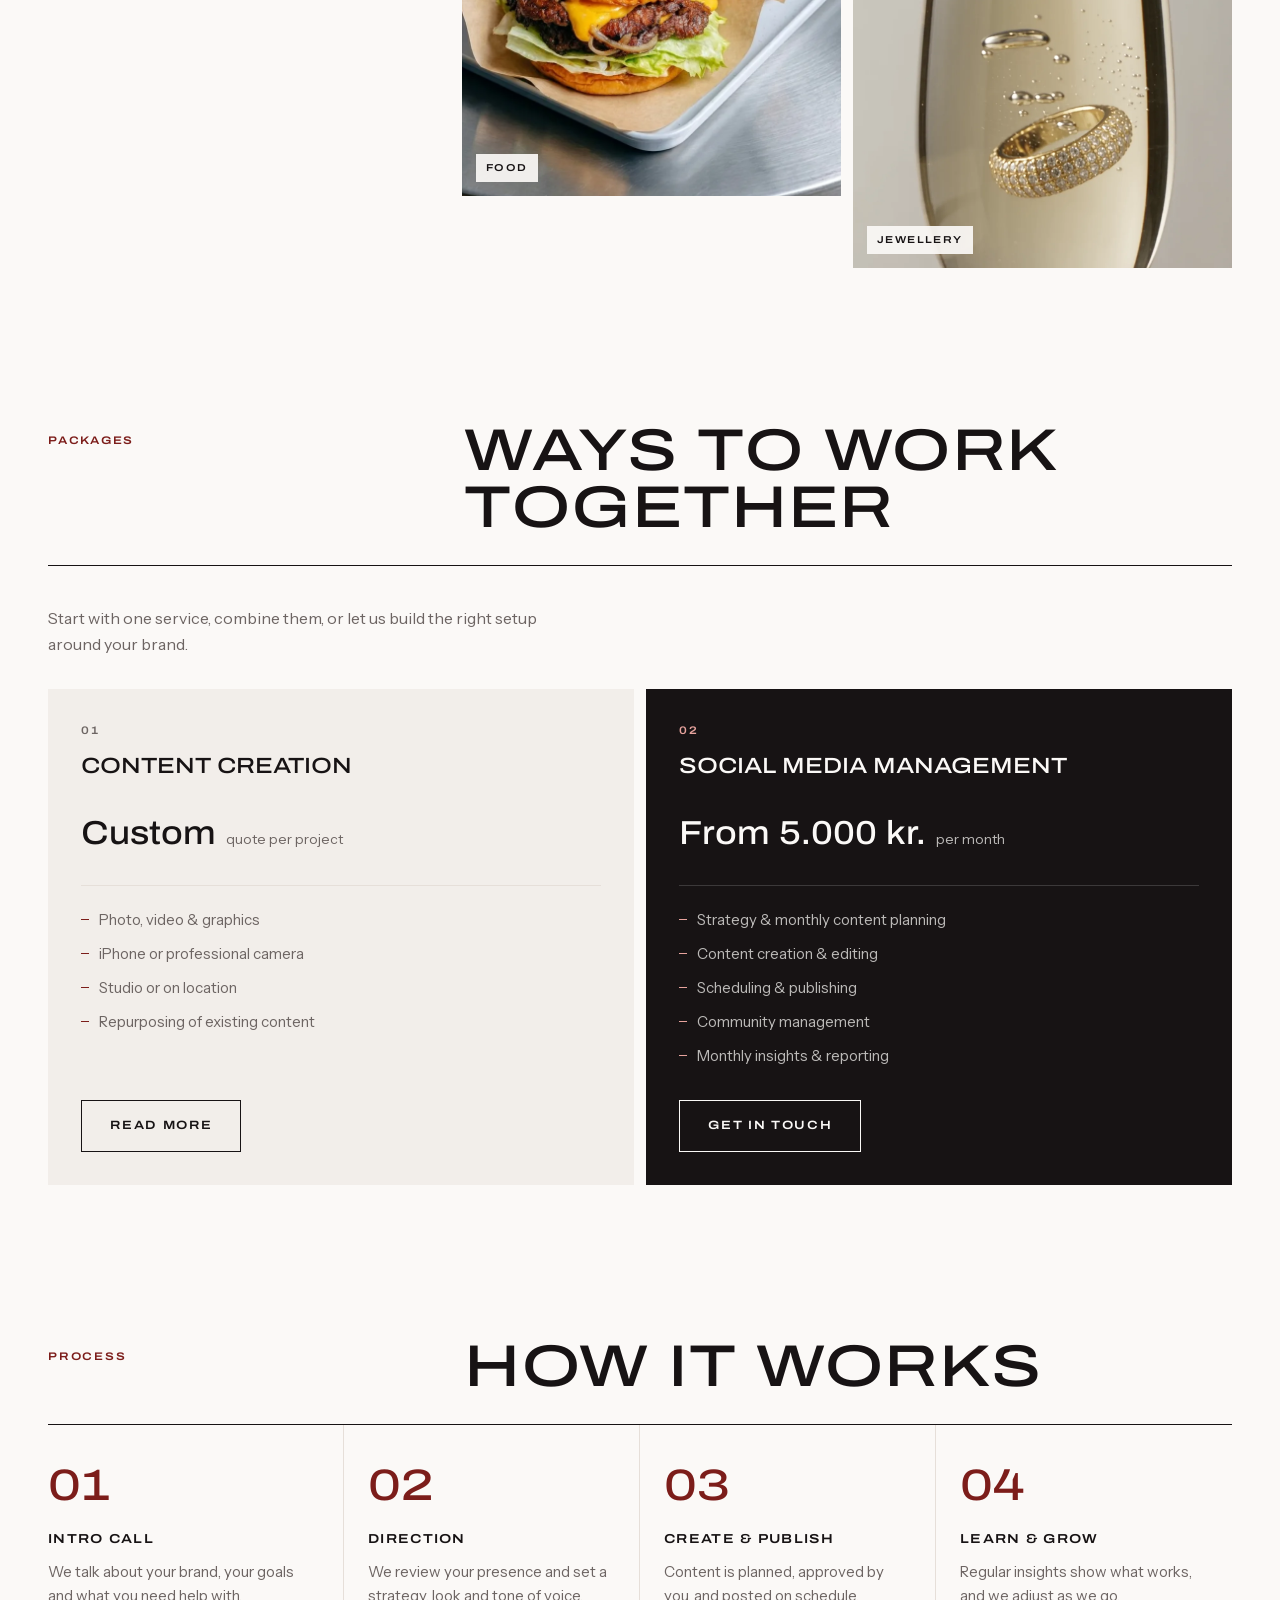
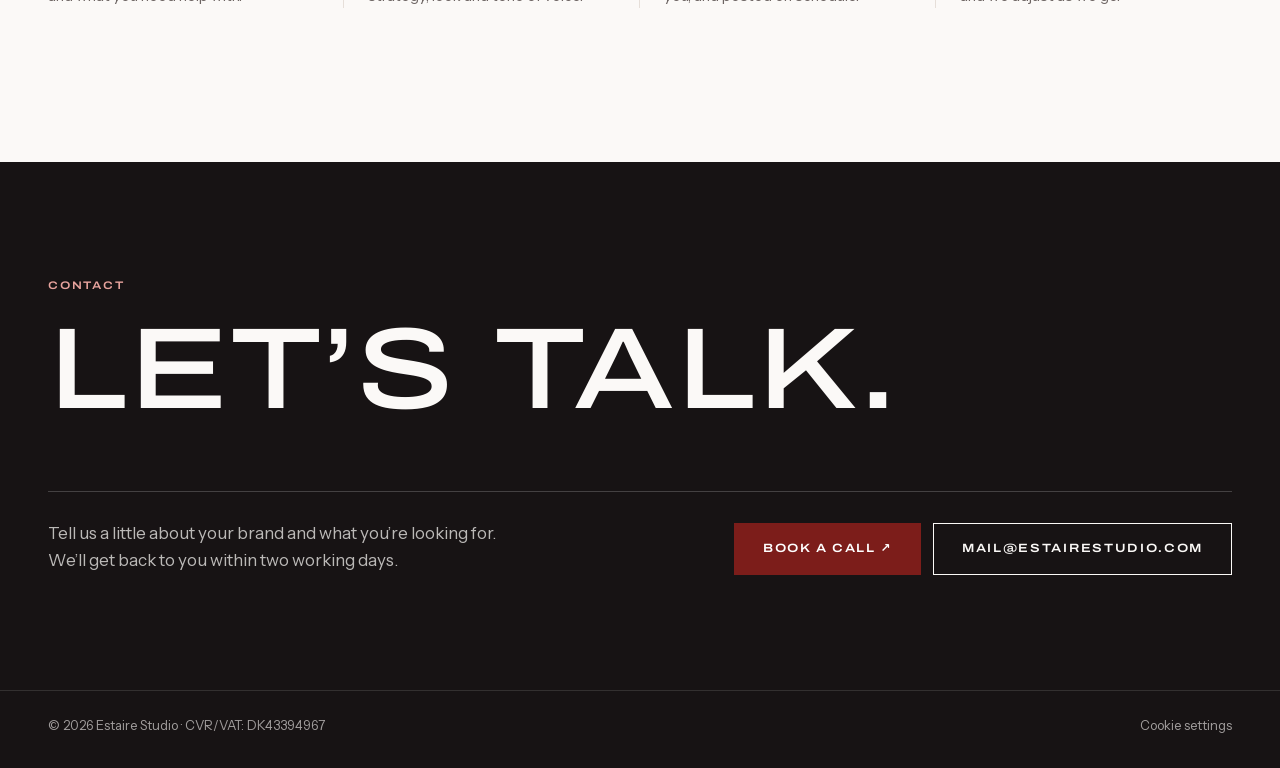
==== commit c866b828: "Tilfoej dansk version af siden med sprogknap - Danske sider under /da/ (forside, social media manage" ====
--- a/index.html
+++ b/index.html
@@ -8,6 +8,9 @@
 <link rel="icon" href="/assets/estaire-logo.png">
 <link rel="preload" href="/assets/fonts/archivo-latin-wdth-normal.woff2" as="font" type="font/woff2" crossorigin>
 <link rel="preload" href="/assets/fonts/instrument-sans-400-latin.woff2" as="font" type="font/woff2" crossorigin>
+<link rel="alternate" hreflang="en" href="https://www.estairestudio.com/">
+<link rel="alternate" hreflang="da" href="https://www.estairestudio.com/da/">
+<link rel="alternate" hreflang="x-default" href="https://www.estairestudio.com/">
 <link rel="stylesheet" href="/assets/site.css">
 </head>
 <body>
@@ -27,6 +30,7 @@
       <a href="/#work">Work</a>
       <a href="/#packages">Packages</a>
       <a href="#contact" class="cta">Contact</a>
+      <span class="lang-switch"><a href="/" hreflang="en" aria-current="true">EN</a><span aria-hidden="true">/</span><a href="/da/" hreflang="da" lang="da">DA</a></span>
     </div>
     <button class="menu-btn" type="button" aria-expanded="false" aria-controls="nav-links" aria-label="Open menu"><span></span></button>
   </nav>
--- a/assets/site.css
+++ b/assets/site.css
@@ -314,3 +314,10 @@
 .custom-grid p{margin-top:12px;color:var(--muted);font-size:15px}
 .custom .actions{margin-top:44px;display:flex;flex-wrap:wrap;gap:12px}
 @media (max-width:860px){.custom-grid{grid-template-columns:1fr}.custom-grid>div{padding:24px 0;border-right:0;border-bottom:1px solid var(--line)}}
+
+/* ---------- Sprogknap (EN / DA) ---------- */
+.lang-switch{display:inline-flex;align-items:center;gap:8px;font-family:var(--wide);font-stretch:118%;font-weight:500;font-size:11px;letter-spacing:.16em;color:var(--muted)}
+.nav-links .lang-switch a{padding:6px 0;border-bottom:1px solid transparent;color:var(--muted)}
+.nav-links .lang-switch a:hover{color:var(--ink)}
+.nav-links .lang-switch a[aria-current]{color:var(--ink);border-bottom-color:currentColor}
+@media (max-width:860px){.lang-switch{padding:18px 0 4px;font-size:13px;gap:12px}.nav-links .lang-switch a{border-bottom:1px solid transparent;padding:4px 0;font-size:13px}}
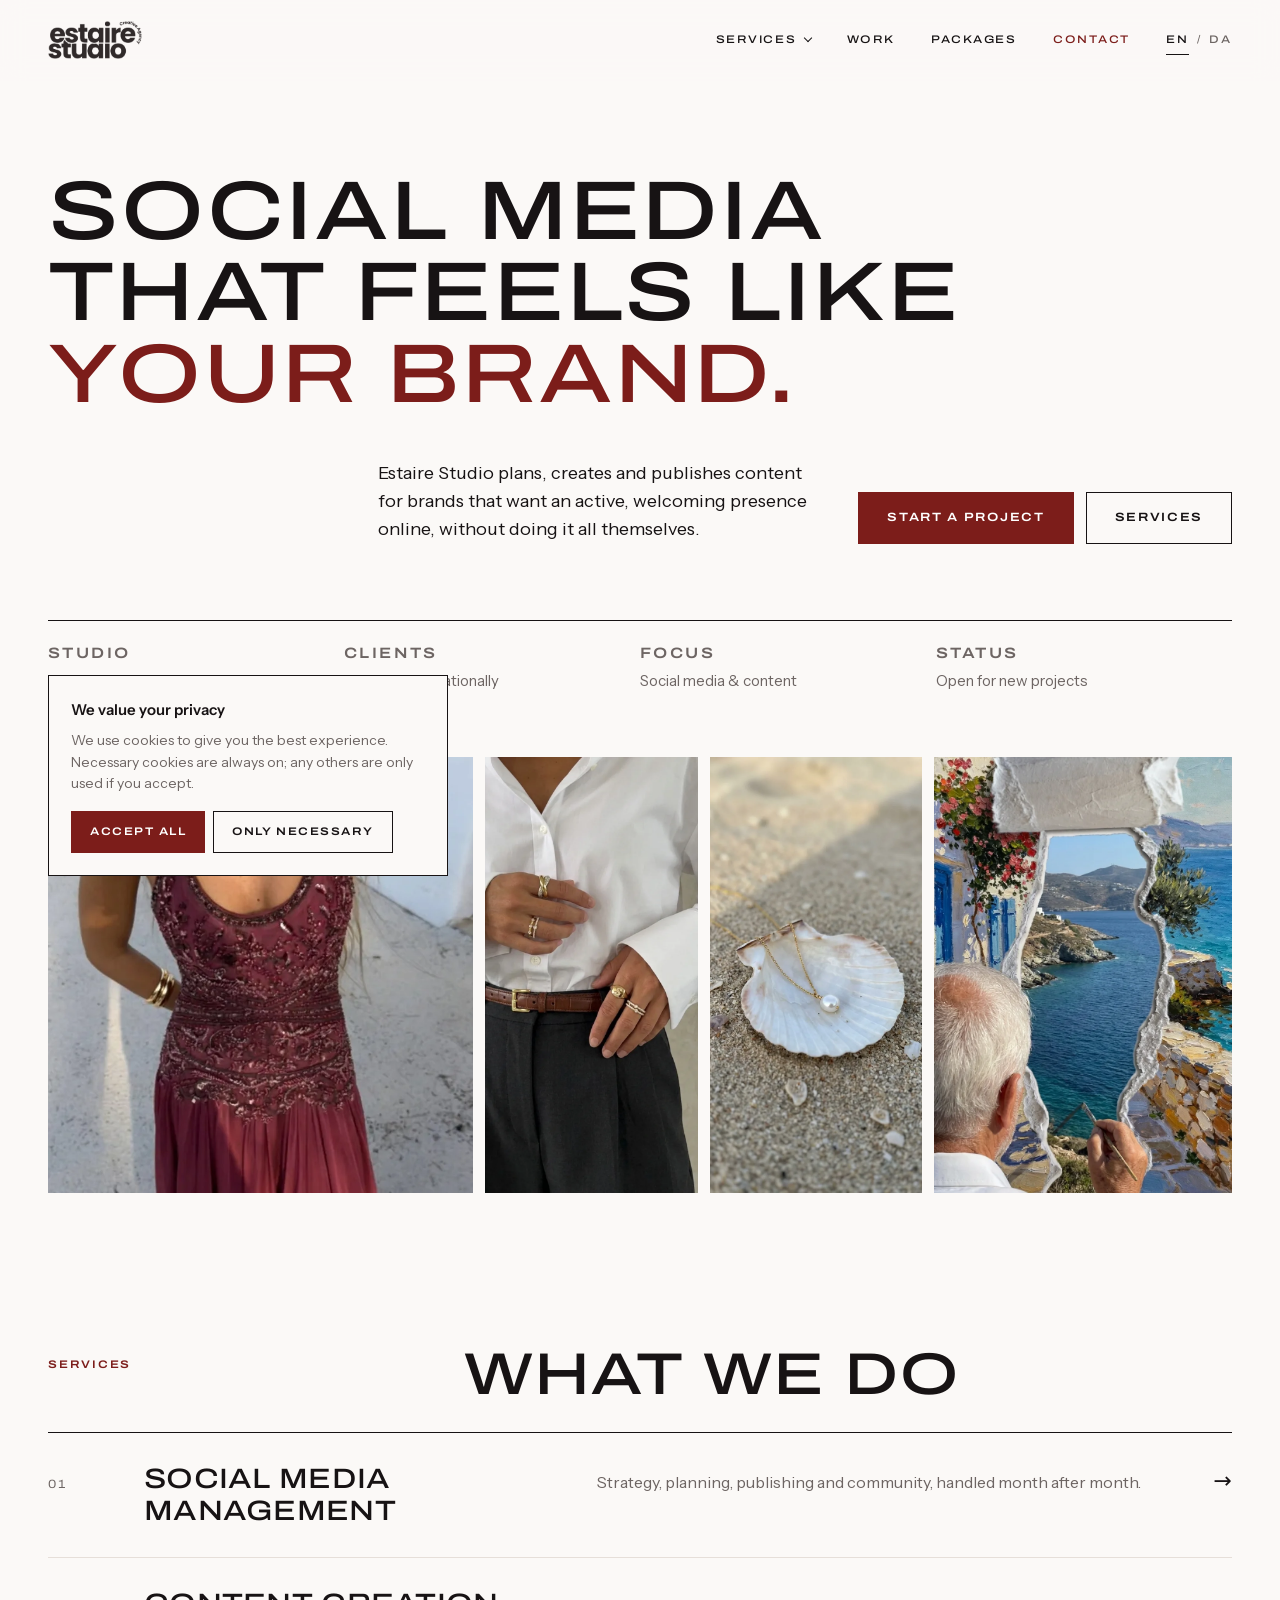
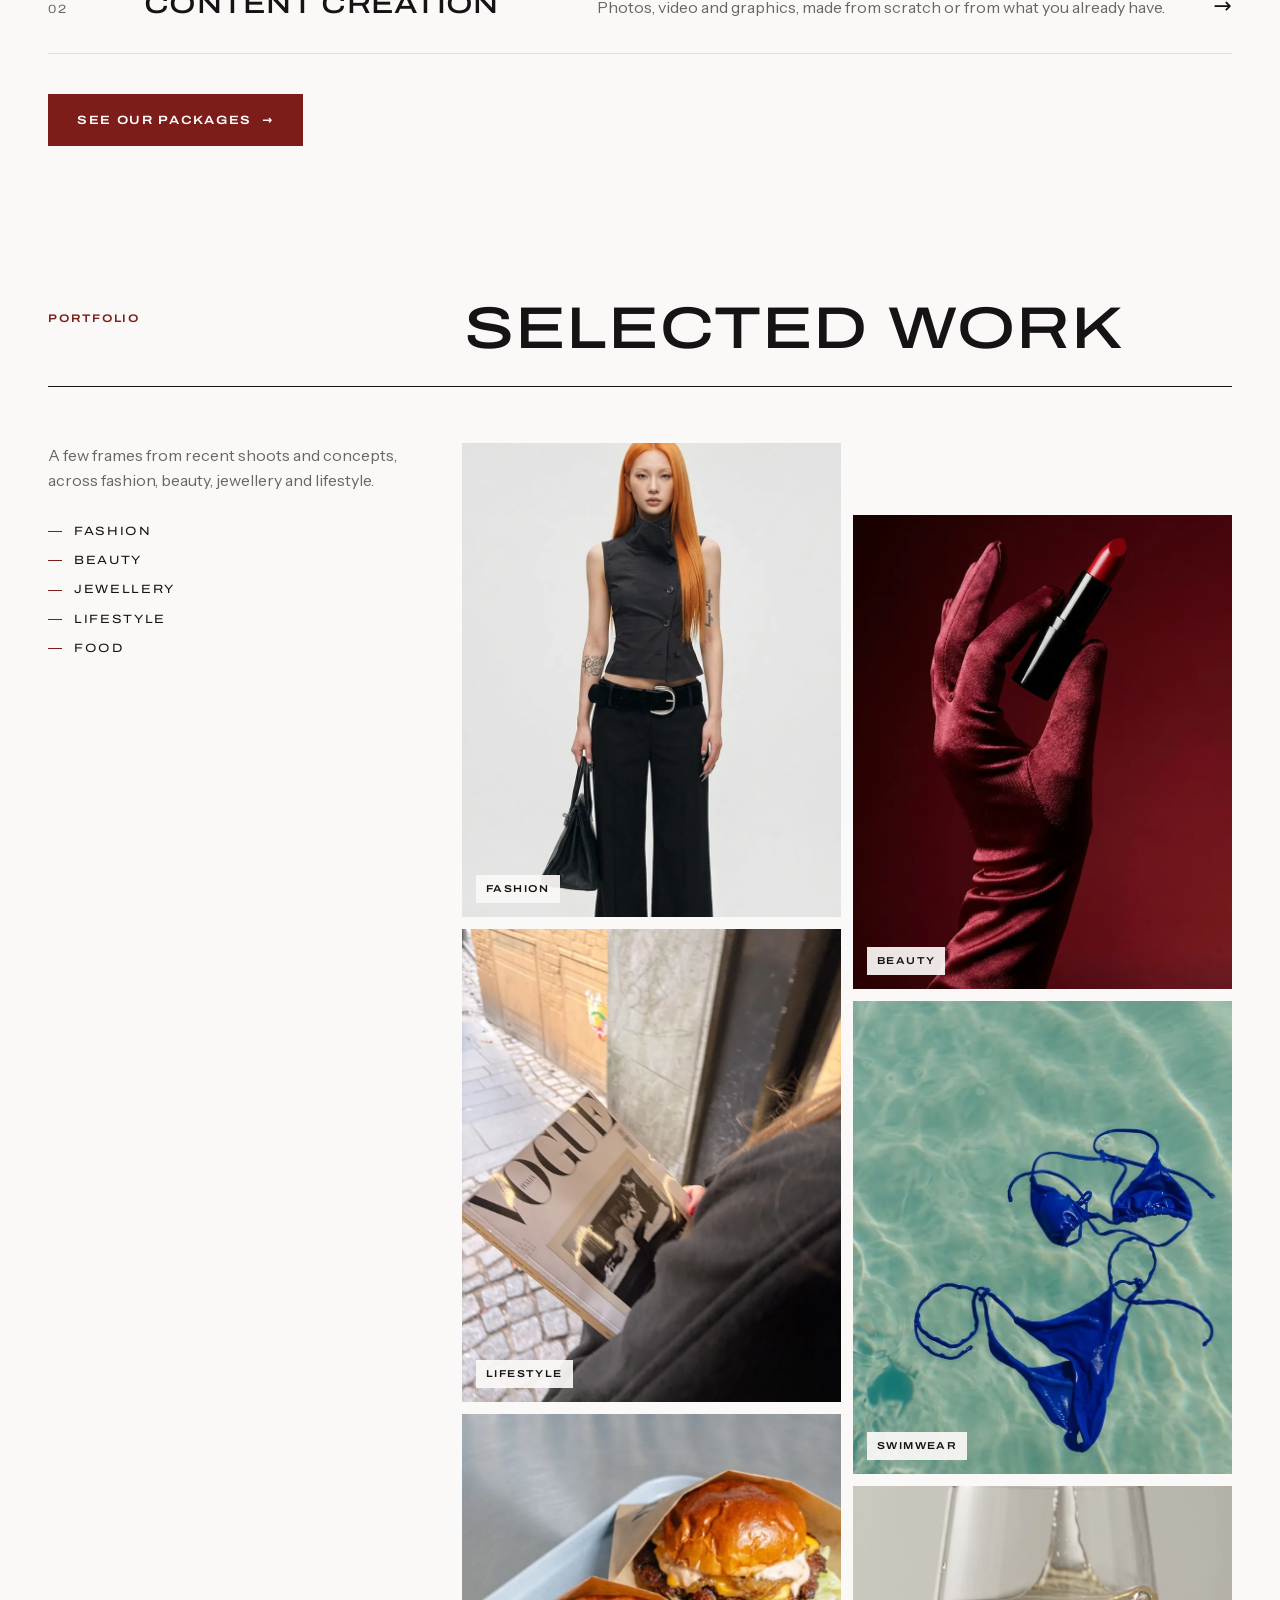
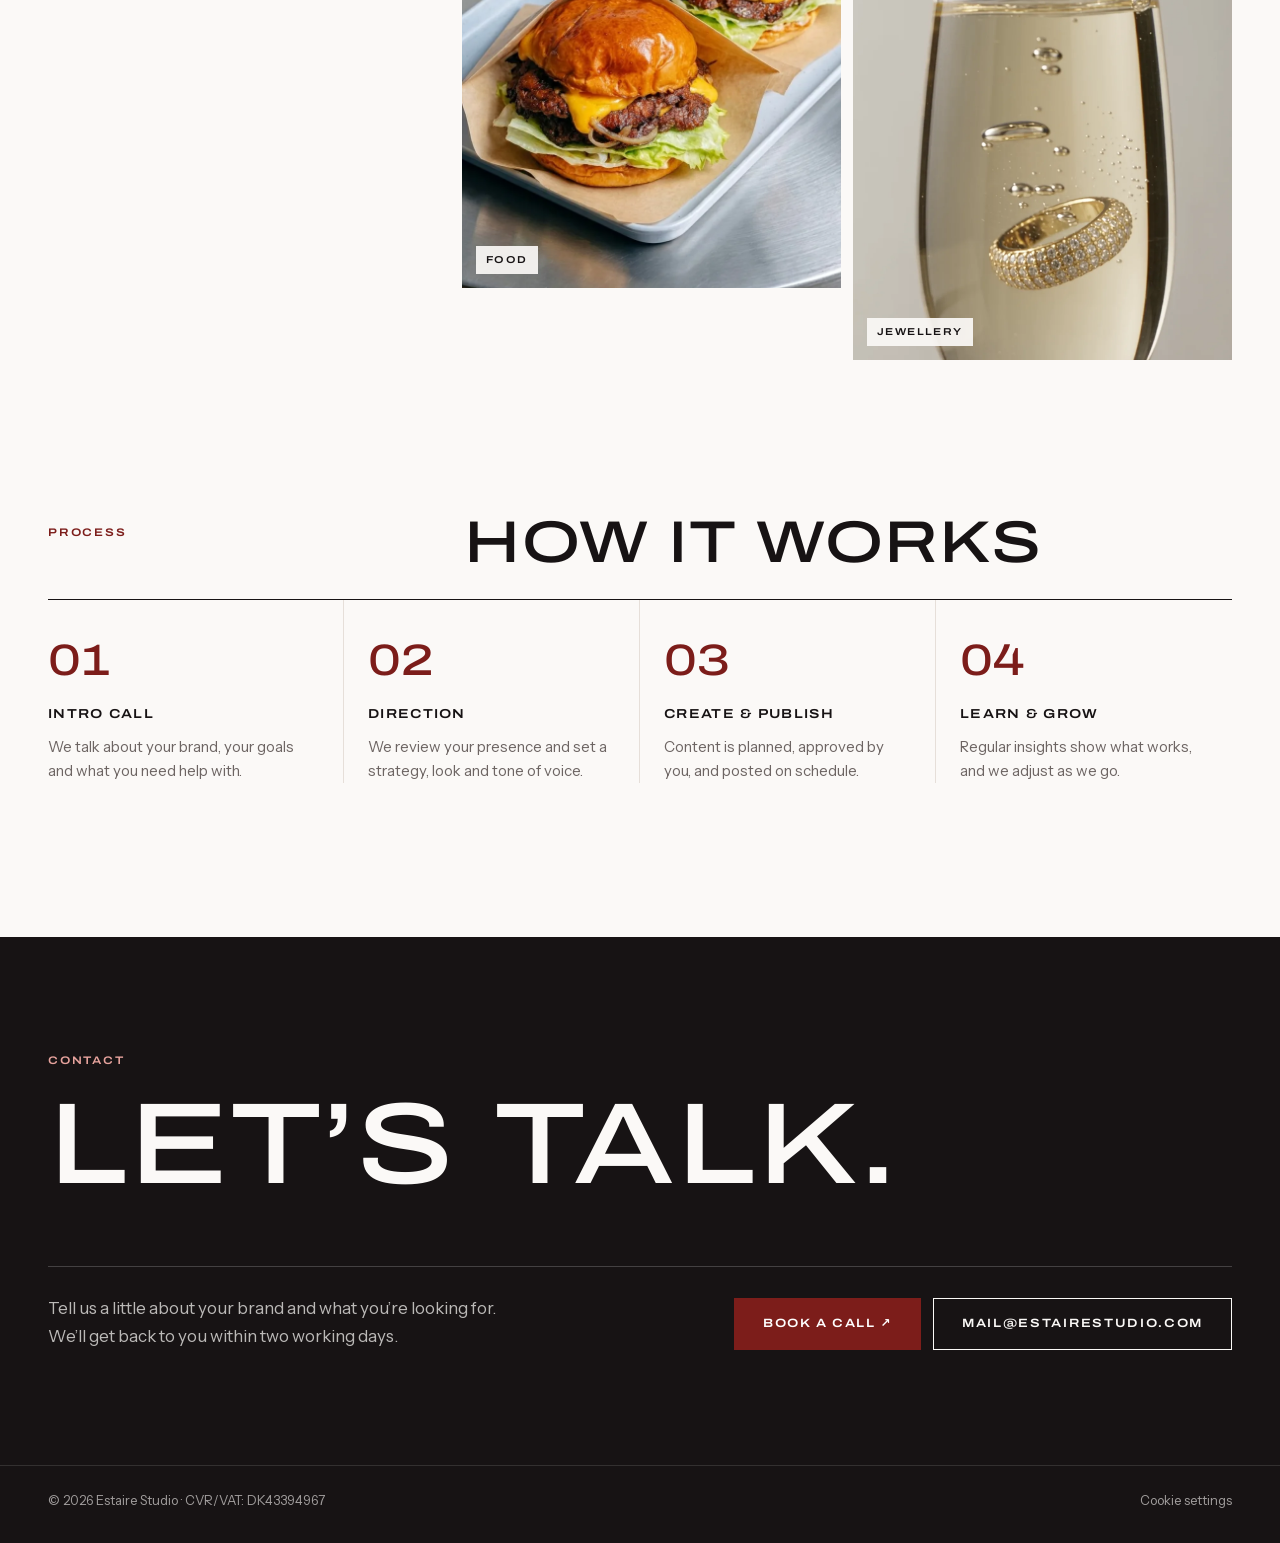
==== commit ac21999f: "Fjern pakke-sektion fra forsiden og tilfoej knap til SMM-pakkerne - Packages-sektionen fjernet fra f" ====
--- a/index.html
+++ b/index.html
@@ -28,7 +28,7 @@
         </div>
       </div>
       <a href="/#work">Work</a>
-      <a href="/#packages">Packages</a>
+      <a href="/social-media-management/#pricing">Packages</a>
       <a href="#contact" class="cta">Contact</a>
       <span class="lang-switch"><a href="/" hreflang="en" aria-current="true">EN</a><span aria-hidden="true">/</span><a href="/da/" hreflang="da" lang="da">DA</a></span>
     </div>
@@ -77,6 +77,9 @@
       <li class="reveal"><a href="/social-media-management/"><span class="num">01</span><h3>Social media management</h3><p>Strategy, planning, publishing and community, handled month after month.</p><span class="arrow" aria-hidden="true">→</span></a></li>
       <li class="reveal"><a href="/content-creation/"><span class="num">02</span><h3>Content creation</h3><p>Photos, video and graphics, made from scratch or from what you already have.</p><span class="arrow" aria-hidden="true">→</span></a></li>
     </ul>
+    <div class="index-cta reveal">
+      <a class="btn solid" href="/social-media-management/#pricing">See our packages <span aria-hidden="true">→</span></a>
+    </div>
   </div>
 </section>
 
@@ -102,37 +105,6 @@
         <figure class="reveal"><img src="/assets/img/burger.webp" alt="Two cheeseburgers on a tray" loading="lazy"><figcaption>Food</figcaption></figure>
         <figure class="reveal"><img src="/assets/img/ring-champagne.webp" alt="Diamond ring sinking in a glass of champagne" loading="lazy" style="object-position:50% 50%"><figcaption>Jewellery</figcaption></figure>
       </div>
-    </div>
-  </div>
-</section>
-
-<!-- ============ Packages ============ -->
-<section class="section" id="packages">
-  <div class="wrap">
-    <div class="section-head reveal">
-      <p class="label red">Packages</p>
-      <h2 class="display">Ways to work together</h2>
-    </div>
-    <div class="pk-top reveal">
-      <p>Start with one service, combine them, or let us build the right setup around your brand.</p>
-    </div>
-    <div class="packages">
-      <article class="pkg reveal">
-        <p class="label">01</p>
-        <h3>Content creation</h3>
-        <div class="price"><strong>Custom</strong><span>quote per project</span></div>
-        <ul><li>Photo, video &amp; graphics</li><li>iPhone or professional camera</li><li>Studio or on location</li><li>Repurposing of existing content</li></ul>
-        <div class="spacer"></div>
-        <a class="btn" href="/content-creation/#pricing">Read more</a>
-      </article>
-      <article class="pkg featured reveal">
-        <p class="label">02</p>
-        <h3>Social media management</h3>
-        <div class="price"><strong>From 5.000 kr.</strong><span>per month</span></div>
-        <ul><li>Strategy &amp; monthly content planning</li><li>Content creation &amp; editing</li><li>Scheduling &amp; publishing</li><li>Community management</li><li>Monthly insights &amp; reporting</li></ul>
-        <div class="spacer"></div>
-        <a class="btn" href="#contact">Get in touch</a>
-      </article>
     </div>
   </div>
 </section>
--- a/assets/site.css
+++ b/assets/site.css
@@ -321,3 +321,6 @@
 .nav-links .lang-switch a:hover{color:var(--ink)}
 .nav-links .lang-switch a[aria-current]{color:var(--ink);border-bottom-color:currentColor}
 @media (max-width:860px){.lang-switch{padding:18px 0 4px;font-size:13px;gap:12px}.nav-links .lang-switch a{border-bottom:1px solid transparent;padding:4px 0;font-size:13px}}
+
+/* Knap under "What we do" paa forsiden */
+.index-cta{margin-top:40px}
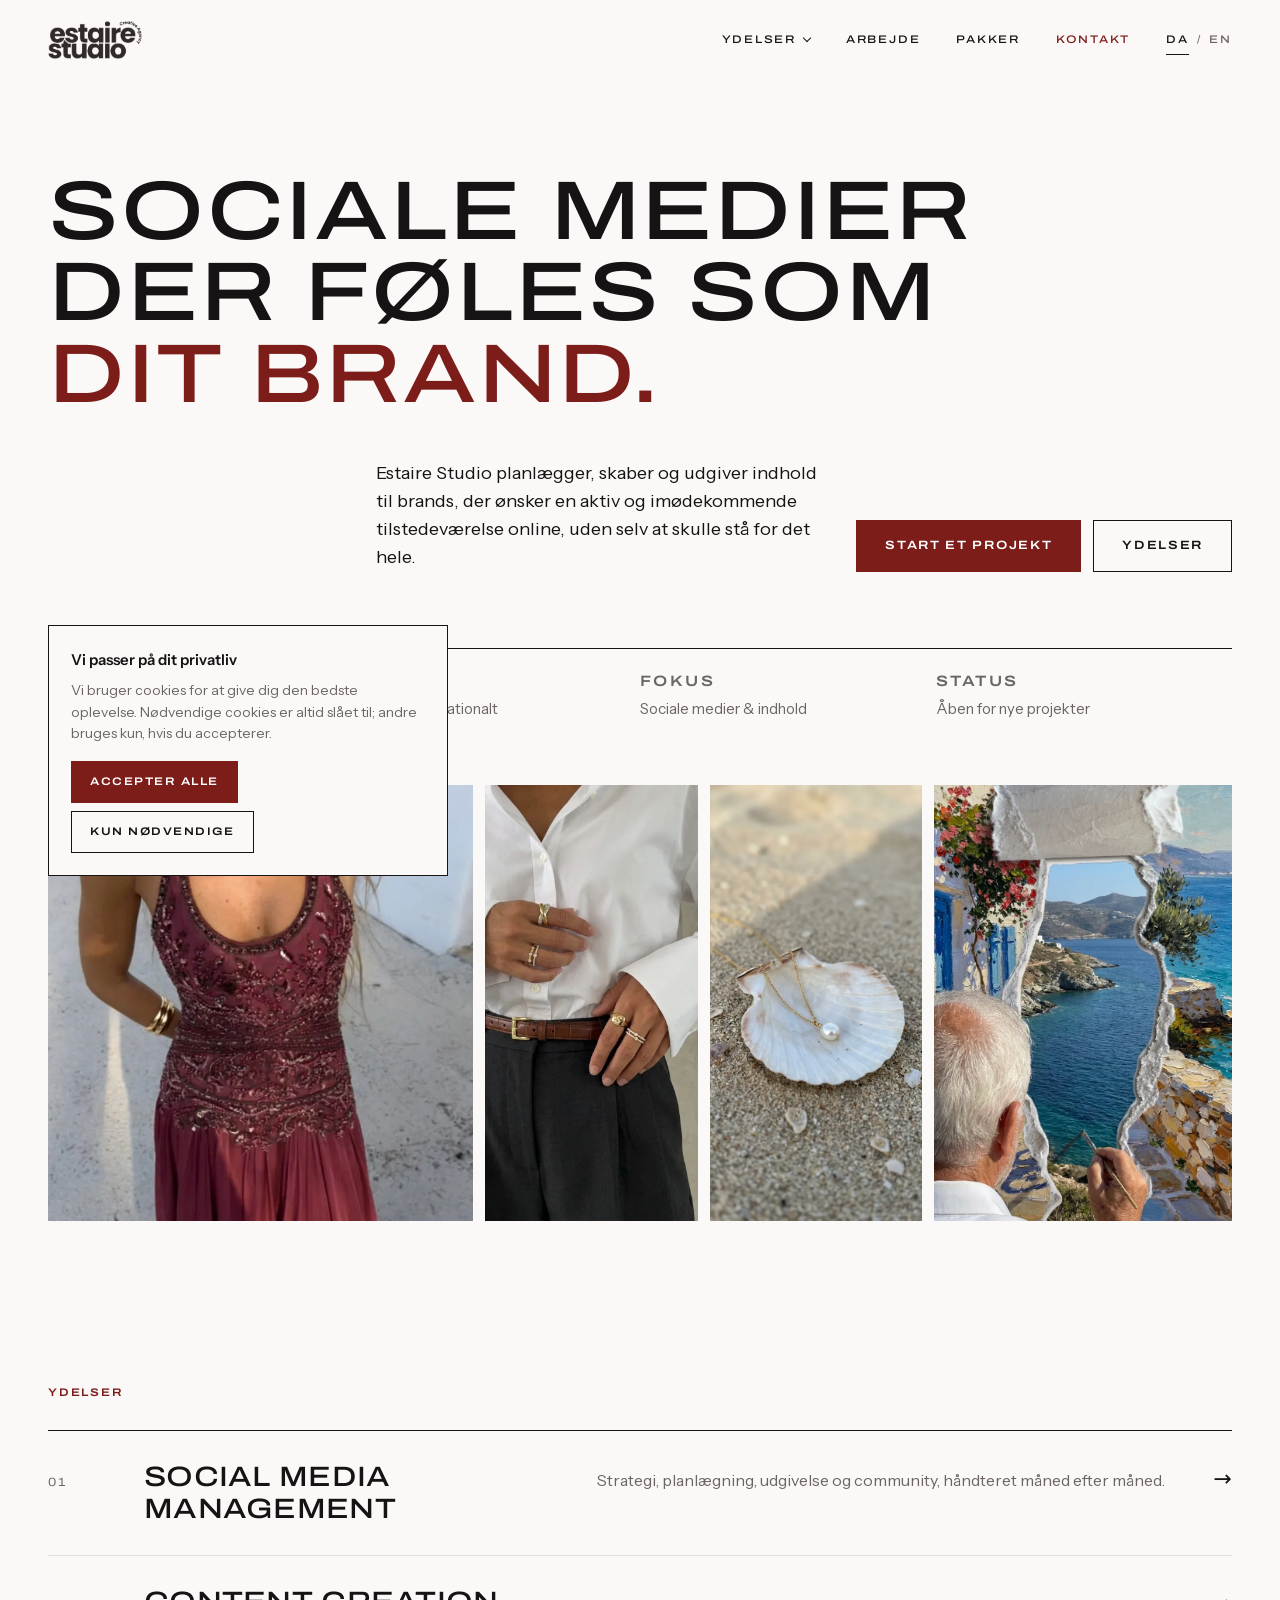
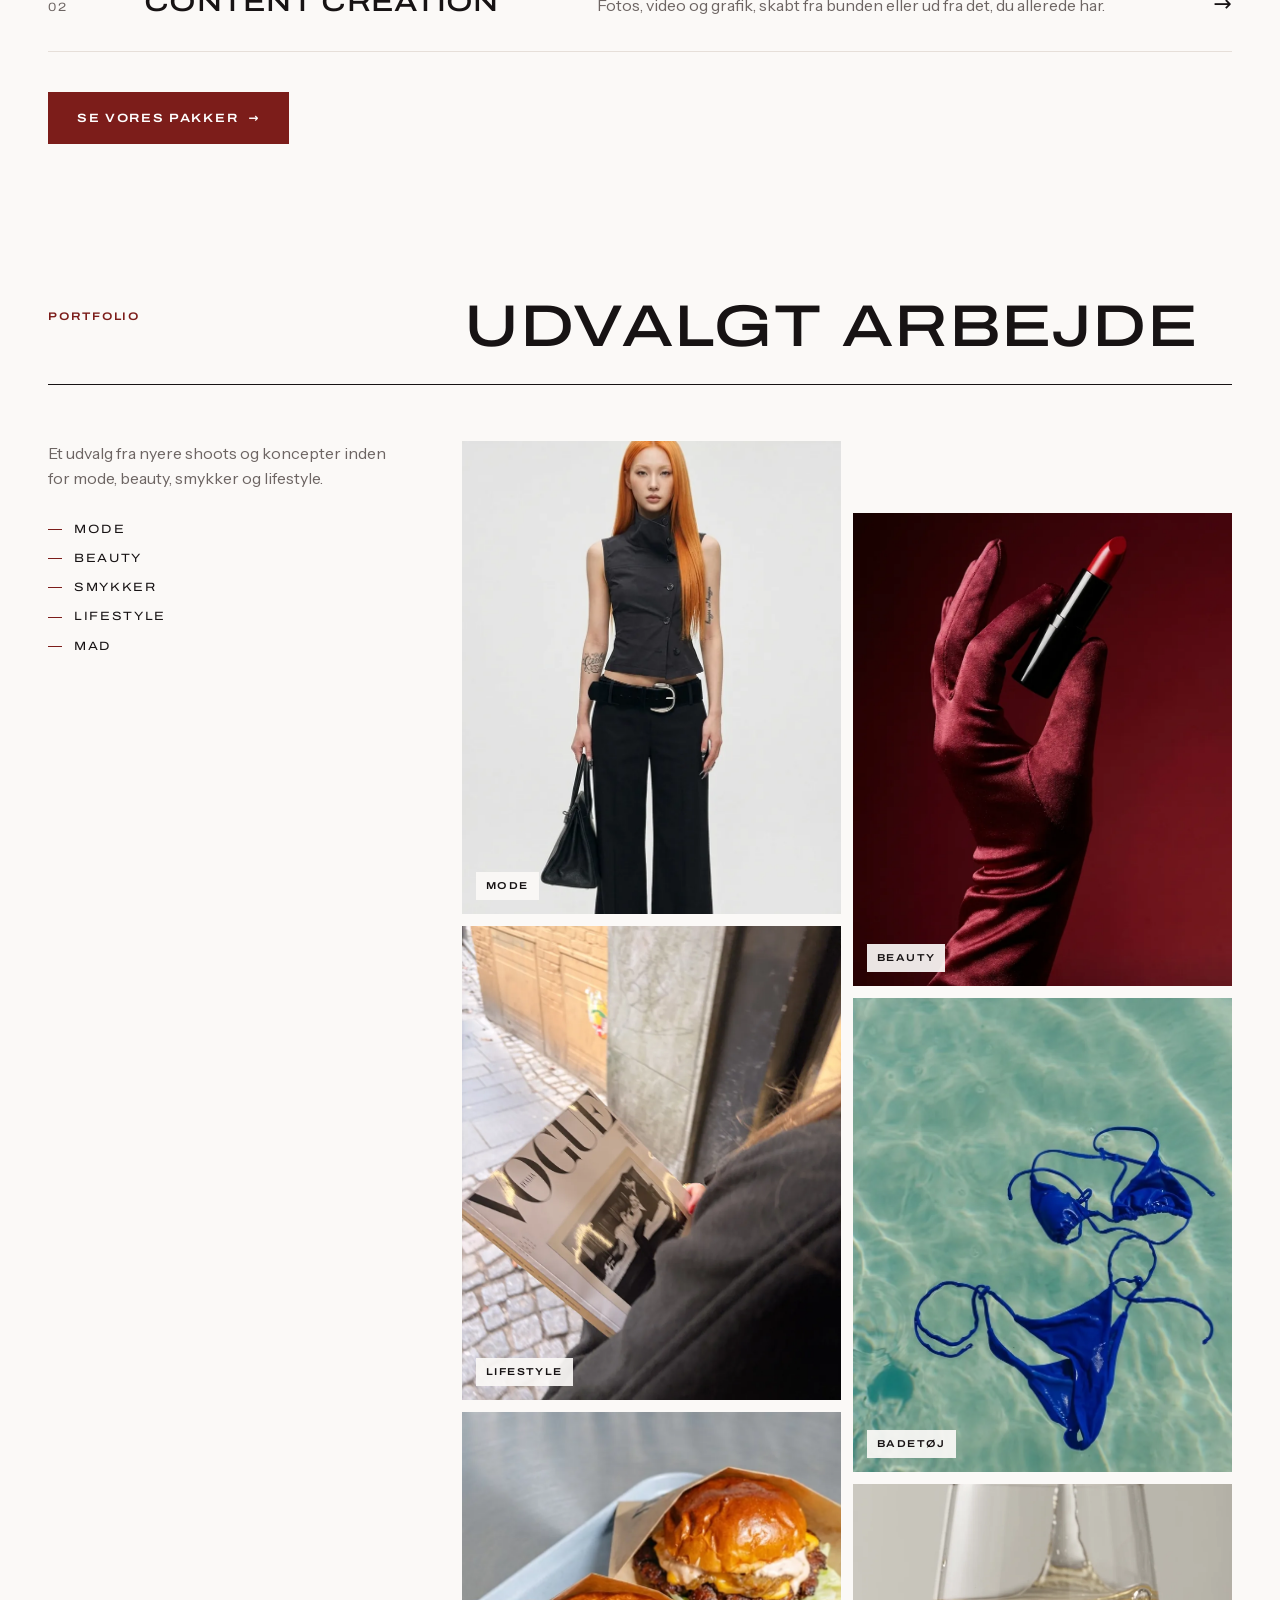
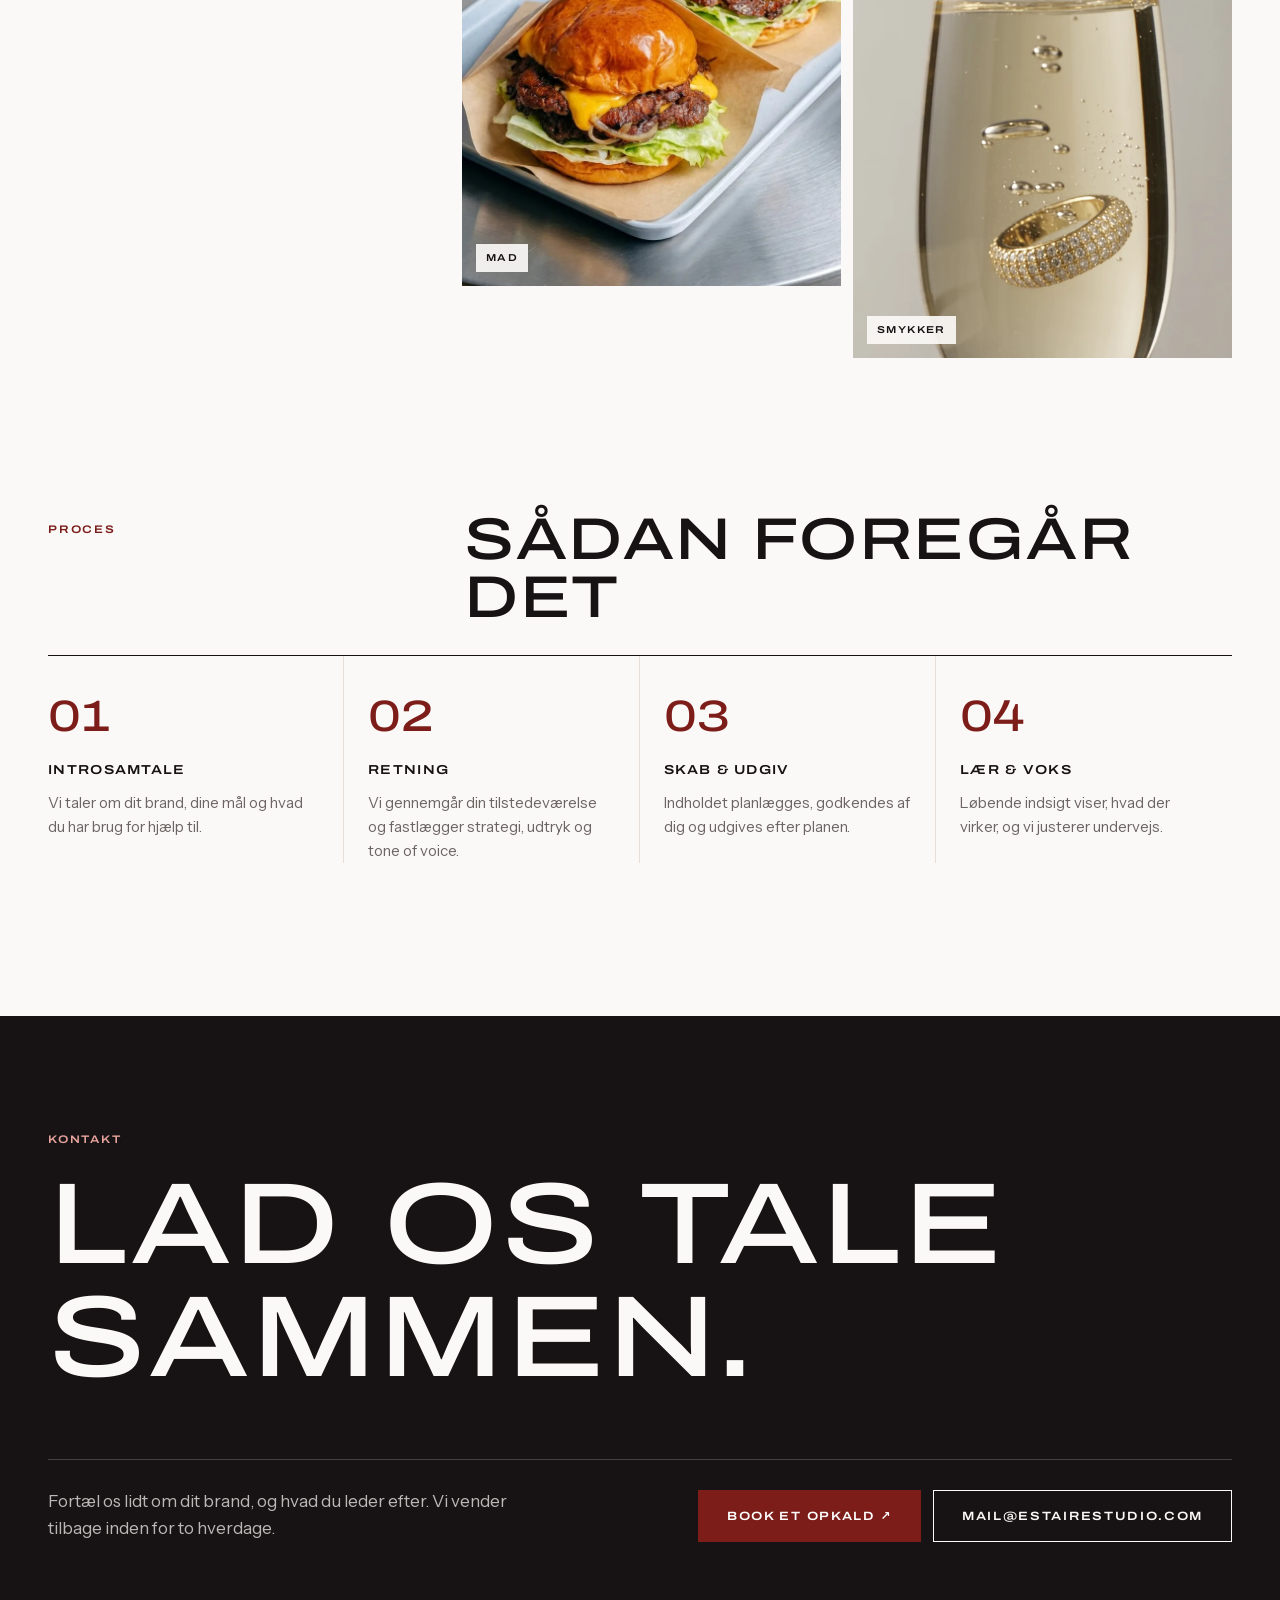
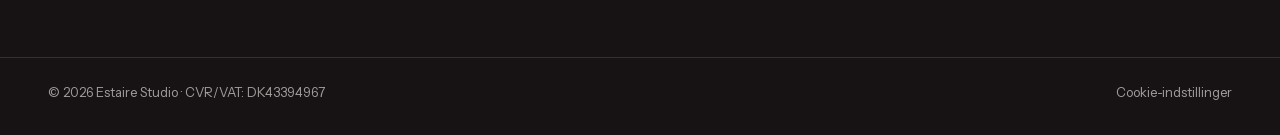
==== commit 28026dd3: "Goer dansk til standardsprog, flyt engelsk til /en/ - Danske sider ligger nu i roden (estairestudio." ====
--- a/index.html
+++ b/index.html
@@ -1,15 +1,15 @@
 <!DOCTYPE html>
-<html lang="en">
+<html lang="da">
 <head>
 <meta charset="utf-8">
 <meta name="viewport" content="width=device-width, initial-scale=1">
-<title>Estaire Studio | Social media management &amp; content creation</title>
-<meta name="description" content="Estaire Studio helps brands show up on social media with a clear direction, consistent content and a personal approach. Social media management and content creation.">
+<title>Estaire Studio | Social media management og content creation</title>
+<meta name="description" content="Estaire Studio hjælper brands med at være til stede på sociale medier med en klar retning, konsekvent indhold og en personlig tilgang. Social media management og content creation.">
 <link rel="icon" href="/assets/estaire-logo.png">
 <link rel="preload" href="/assets/fonts/archivo-latin-wdth-normal.woff2" as="font" type="font/woff2" crossorigin>
 <link rel="preload" href="/assets/fonts/instrument-sans-400-latin.woff2" as="font" type="font/woff2" crossorigin>
-<link rel="alternate" hreflang="en" href="https://www.estairestudio.com/">
-<link rel="alternate" hreflang="da" href="https://www.estairestudio.com/da/">
+<link rel="alternate" hreflang="da" href="https://www.estairestudio.com/">
+<link rel="alternate" hreflang="en" href="https://www.estairestudio.com/en/">
 <link rel="alternate" hreflang="x-default" href="https://www.estairestudio.com/">
 <link rel="stylesheet" href="/assets/site.css">
 </head>
@@ -17,22 +17,22 @@
 
 <!-- ============ Header ============ -->
 <header class="header" id="top">
-  <nav class="wrap nav" aria-label="Main">
-    <a href="/" class="nav-logo" aria-label="Estaire Studio, home"><img src="/assets/estaire-logo-full.png" alt="Estaire Studio" width="1110" height="450"></a>
+  <nav class="wrap nav" aria-label="Hovedmenu">
+    <a href="/" class="nav-logo" aria-label="Estaire Studio, forside"><img src="/assets/estaire-logo-full.png" alt="Estaire Studio" width="1110" height="450"></a>
     <div class="nav-links" id="nav-links">
       <div class="dropdown">
-        <button class="dropdown-btn" type="button" aria-expanded="false" aria-controls="services-menu">Services</button>
+        <button class="dropdown-btn" type="button" aria-expanded="false" aria-controls="services-menu">Ydelser</button>
         <div class="dropdown-menu" id="services-menu">
-          <a href="/social-media-management/">Social media management <span>Strategy to publishing</span></a>
-          <a href="/content-creation/">Content creation <span>Photo, video &amp; graphics</span></a>
+          <a href="/social-media-management/">Social media management <span>Fra strategi til udgivelse</span></a>
+          <a href="/content-creation/">Content creation <span>Foto, video &amp; grafik</span></a>
         </div>
       </div>
-      <a href="/#work">Work</a>
-      <a href="/social-media-management/#pricing">Packages</a>
-      <a href="#contact" class="cta">Contact</a>
-      <span class="lang-switch"><a href="/" hreflang="en" aria-current="true">EN</a><span aria-hidden="true">/</span><a href="/da/" hreflang="da" lang="da">DA</a></span>
+      <a href="/#work">Arbejde</a>
+      <a href="/social-media-management/#pricing">Pakker</a>
+      <a href="#contact" class="cta">Kontakt</a>
+      <span class="lang-switch"><a href="/" hreflang="da" aria-current="true">DA</a><span aria-hidden="true">/</span><a href="/en/" hreflang="en" lang="en">EN</a></span>
     </div>
-    <button class="menu-btn" type="button" aria-expanded="false" aria-controls="nav-links" aria-label="Open menu"><span></span></button>
+    <button class="menu-btn" type="button" aria-expanded="false" aria-controls="nav-links" aria-label="Åbn menu"><span></span></button>
   </nav>
 </header>
 
@@ -42,26 +42,26 @@
 <section class="hero">
   <div class="wrap">
     <div class="hero-grid">
-      <h1 class="display reveal">Social media<br>that feels like<br><em>your brand.</em></h1>
+      <h1 class="display reveal">Sociale medier<br>der føles som<br><em>dit brand.</em></h1>
       <div class="hero-side reveal">
-        <p>Estaire Studio plans, creates and publishes content for brands that want an active, welcoming presence online, without doing it all themselves.</p>
+        <p>Estaire Studio planlægger, skaber og udgiver indhold til brands, der ønsker en aktiv og imødekommende tilstedeværelse online, uden selv at skulle stå for det hele.</p>
         <div class="actions">
-          <a class="btn solid" href="#contact">Start a project</a>
-          <a class="btn" href="#services">Services</a>
+          <a class="btn solid" href="#contact">Start et projekt</a>
+          <a class="btn" href="#services">Ydelser</a>
         </div>
       </div>
     </div>
     <ul class="hero-meta reveal">
-      <li><span class="label">Studio</span><span>Estaire Studio, Denmark</span></li>
-      <li><span class="label">Clients</span><span>Working internationally</span></li>
-      <li><span class="label">Focus</span><span>Social media &amp; content</span></li>
-      <li><span class="label">Status</span><span>Open for new projects</span></li>
+      <li><span class="label">Studie</span><span>Estaire Studio, Danmark</span></li>
+      <li><span class="label">Kunder</span><span>Arbejder internationalt</span></li>
+      <li><span class="label">Fokus</span><span>Sociale medier &amp; indhold</span></li>
+      <li><span class="label">Status</span><span>Åben for nye projekter</span></li>
     </ul>
     <div class="hero-strip reveal">
-      <figure><img src="/assets/img/rod-kjole.webp" alt="Burgundy beaded gown in sunlight" fetchpriority="high" style="object-position:50% 30%"></figure>
-      <figure><img src="/assets/img/smykker-close-up.webp" alt="Gold rings on a white shirt"></figure>
-      <figure><img src="/assets/img/sand.webp" alt="Pearl necklace on a shell in the sand"></figure>
-      <figure><img src="/assets/img/greece.webp" alt="Painter in front of a Greek coastline" style="object-position:50% 40%"></figure>
+      <figure><img src="/assets/img/rod-kjole.webp" alt="Bordeauxrød kjole med perler i sollys" fetchpriority="high" style="object-position:50% 30%"></figure>
+      <figure><img src="/assets/img/smykker-close-up.webp" alt="Guldringe på en hvid skjorte"></figure>
+      <figure><img src="/assets/img/sand.webp" alt="Perlehalskæde på en musling i sandet"></figure>
+      <figure><img src="/assets/img/greece.webp" alt="Maler foran en græsk kystlinje" style="object-position:50% 40%"></figure>
     </div>
   </div>
 </section>
@@ -70,15 +70,14 @@
 <section class="section" id="services">
   <div class="wrap">
     <div class="section-head reveal">
-      <p class="label red">Services</p>
-      <h2 class="display">What we do</h2>
+      <p class="label red">Ydelser</p>
     </div>
     <ul class="index">
-      <li class="reveal"><a href="/social-media-management/"><span class="num">01</span><h3>Social media management</h3><p>Strategy, planning, publishing and community, handled month after month.</p><span class="arrow" aria-hidden="true">→</span></a></li>
-      <li class="reveal"><a href="/content-creation/"><span class="num">02</span><h3>Content creation</h3><p>Photos, video and graphics, made from scratch or from what you already have.</p><span class="arrow" aria-hidden="true">→</span></a></li>
+      <li class="reveal"><a href="/social-media-management/"><span class="num">01</span><h3>Social media management</h3><p>Strategi, planlægning, udgivelse og community, håndteret måned efter måned.</p><span class="arrow" aria-hidden="true">→</span></a></li>
+      <li class="reveal"><a href="/content-creation/"><span class="num">02</span><h3>Content creation</h3><p>Fotos, video og grafik, skabt fra bunden eller ud fra det, du allerede har.</p><span class="arrow" aria-hidden="true">→</span></a></li>
     </ul>
     <div class="index-cta reveal">
-      <a class="btn solid" href="/social-media-management/#pricing">See our packages <span aria-hidden="true">→</span></a>
+      <a class="btn solid" href="/social-media-management/#pricing">Se vores pakker <span aria-hidden="true">→</span></a>
     </div>
   </div>
 </section>
@@ -88,22 +87,22 @@
   <div class="wrap">
     <div class="section-head reveal">
       <p class="label red">Portfolio</p>
-      <h2 class="display">Selected work</h2>
+      <h2 class="display">Udvalgt arbejde</h2>
     </div>
     <div class="work">
       <div class="work-side reveal">
-        <p>A few frames from recent shoots and concepts, across fashion, beauty, jewellery and lifestyle.</p>
+        <p>Et udvalg fra nyere shoots og koncepter inden for mode, beauty, smykker og lifestyle.</p>
         <ul class="work-tags">
-          <li>Fashion</li><li>Beauty</li><li>Jewellery</li><li>Lifestyle</li><li>Food</li>
+          <li>Mode</li><li>Beauty</li><li>Smykker</li><li>Lifestyle</li><li>Mad</li>
         </ul>
       </div>
       <div class="work-grid">
-        <figure class="reveal"><img src="/assets/img/orange-haar.webp" alt="Model with long orange hair in black" loading="lazy" style="object-position:50% 12%"><figcaption>Fashion</figcaption></figure>
-        <figure class="reveal"><img src="/assets/img/laebestift.webp" alt="Red lipstick in a satin-gloved hand" loading="lazy"><figcaption>Beauty</figcaption></figure>
-        <figure class="reveal"><img src="/assets/img/vogue.webp" alt="Reading a fashion magazine on a cobblestone street" loading="lazy" style="object-position:40% 55%"><figcaption>Lifestyle</figcaption></figure>
-        <figure class="reveal"><img src="/assets/img/bikini.webp" alt="Blue bikini floating in clear turquoise water" loading="lazy" style="object-position:50% 40%"><figcaption>Swimwear</figcaption></figure>
-        <figure class="reveal"><img src="/assets/img/burger.webp" alt="Two cheeseburgers on a tray" loading="lazy"><figcaption>Food</figcaption></figure>
-        <figure class="reveal"><img src="/assets/img/ring-champagne.webp" alt="Diamond ring sinking in a glass of champagne" loading="lazy" style="object-position:50% 50%"><figcaption>Jewellery</figcaption></figure>
+        <figure class="reveal"><img src="/assets/img/orange-haar.webp" alt="Model med langt orange hår i sort" loading="lazy" style="object-position:50% 12%"><figcaption>Mode</figcaption></figure>
+        <figure class="reveal"><img src="/assets/img/laebestift.webp" alt="Rød læbestift i en hånd med satinhandske" loading="lazy"><figcaption>Beauty</figcaption></figure>
+        <figure class="reveal"><img src="/assets/img/vogue.webp" alt="Læser et modemagasin på en brostensbelagt gade" loading="lazy" style="object-position:40% 55%"><figcaption>Lifestyle</figcaption></figure>
+        <figure class="reveal"><img src="/assets/img/bikini.webp" alt="Blå bikini, der flyder i klart turkis vand" loading="lazy" style="object-position:50% 40%"><figcaption>Badetøj</figcaption></figure>
+        <figure class="reveal"><img src="/assets/img/burger.webp" alt="To cheeseburgere på en bakke" loading="lazy"><figcaption>Mad</figcaption></figure>
+        <figure class="reveal"><img src="/assets/img/ring-champagne.webp" alt="Diamantring, der synker i et glas champagne" loading="lazy" style="object-position:50% 50%"><figcaption>Smykker</figcaption></figure>
       </div>
     </div>
   </div>
@@ -113,14 +112,14 @@
 <section class="section">
   <div class="wrap">
     <div class="section-head reveal">
-      <p class="label red">Process</p>
-      <h2 class="display">How it works</h2>
+      <p class="label red">Proces</p>
+      <h2 class="display">Sådan foregår det</h2>
     </div>
     <ol class="steps reveal">
-      <li><p class="num">01</p><h3>Intro call</h3><p>We talk about your brand, your goals and what you need help with.</p></li>
-      <li><p class="num">02</p><h3>Direction</h3><p>We review your presence and set a strategy, look and tone of voice.</p></li>
-      <li><p class="num">03</p><h3>Create &amp; publish</h3><p>Content is planned, approved by you, and posted on schedule.</p></li>
-      <li><p class="num">04</p><h3>Learn &amp; grow</h3><p>Regular insights show what works, and we adjust as we go.</p></li>
+      <li><p class="num">01</p><h3>Introsamtale</h3><p>Vi taler om dit brand, dine mål og hvad du har brug for hjælp til.</p></li>
+      <li><p class="num">02</p><h3>Retning</h3><p>Vi gennemgår din tilstedeværelse og fastlægger strategi, udtryk og tone of voice.</p></li>
+      <li><p class="num">03</p><h3>Skab &amp; udgiv</h3><p>Indholdet planlægges, godkendes af dig og udgives efter planen.</p></li>
+      <li><p class="num">04</p><h3>Lær &amp; voks</h3><p>Løbende indsigt viser, hvad der virker, og vi justerer undervejs.</p></li>
     </ol>
   </div>
 </section>
@@ -128,12 +127,12 @@
 <!-- ============ Contact ============ -->
 <section class="contact" id="contact">
   <div class="wrap">
-    <p class="label reveal">Contact</p>
-    <h2 class="display reveal">Let’s talk.</h2>
+    <p class="label reveal">Kontakt</p>
+    <h2 class="display reveal">Lad os tale sammen.</h2>
     <div class="contact-row reveal">
-      <p>Tell us a little about your brand and what you’re looking for. We’ll get back to you within two working days.</p>
+      <p>Fortæl os lidt om dit brand, og hvad du leder efter. Vi vender tilbage inden for to hverdage.</p>
       <div class="actions">
-        <a class="btn solid" href="https://calendly.com/mail-estairestudio/30min" target="_blank" rel="noopener">Book a call ↗</a>
+        <a class="btn solid" href="https://calendly.com/mail-estairestudio/30min" target="_blank" rel="noopener">Book et opkald ↗</a>
         <a class="btn" href="mailto:mail@estairestudio.com">mail@estairestudio.com</a>
       </div>
     </div>
@@ -145,17 +144,17 @@
 <footer class="footer">
   <div class="wrap">
     <span>© <span id="year">2026</span> Estaire Studio · CVR/VAT: DK43394967</span>
-    <span><button type="button" id="cookie-settings">Cookie settings</button></span>
+    <span><button type="button" id="cookie-settings">Cookie-indstillinger</button></span>
   </div>
 </footer>
 
 <!-- ============ Cookie-banner ============ -->
 <div class="cookie" id="cookie" role="dialog" aria-labelledby="cookie-title" aria-describedby="cookie-text" hidden>
-  <h2 id="cookie-title">We value your privacy</h2>
-  <p id="cookie-text">We use cookies to give you the best experience. Necessary cookies are always on; any others are only used if you accept.</p>
+  <h2 id="cookie-title">Vi passer på dit privatliv</h2>
+  <p id="cookie-text">Vi bruger cookies for at give dig den bedste oplevelse. Nødvendige cookies er altid slået til; andre bruges kun, hvis du accepterer.</p>
   <div class="row">
-    <button class="btn solid" type="button" data-consent="all">Accept all</button>
-    <button class="btn" type="button" data-consent="necessary">Only necessary</button>
+    <button class="btn solid" type="button" data-consent="all">Accepter alle</button>
+    <button class="btn" type="button" data-consent="necessary">Kun nødvendige</button>
   </div>
 </div>
 
